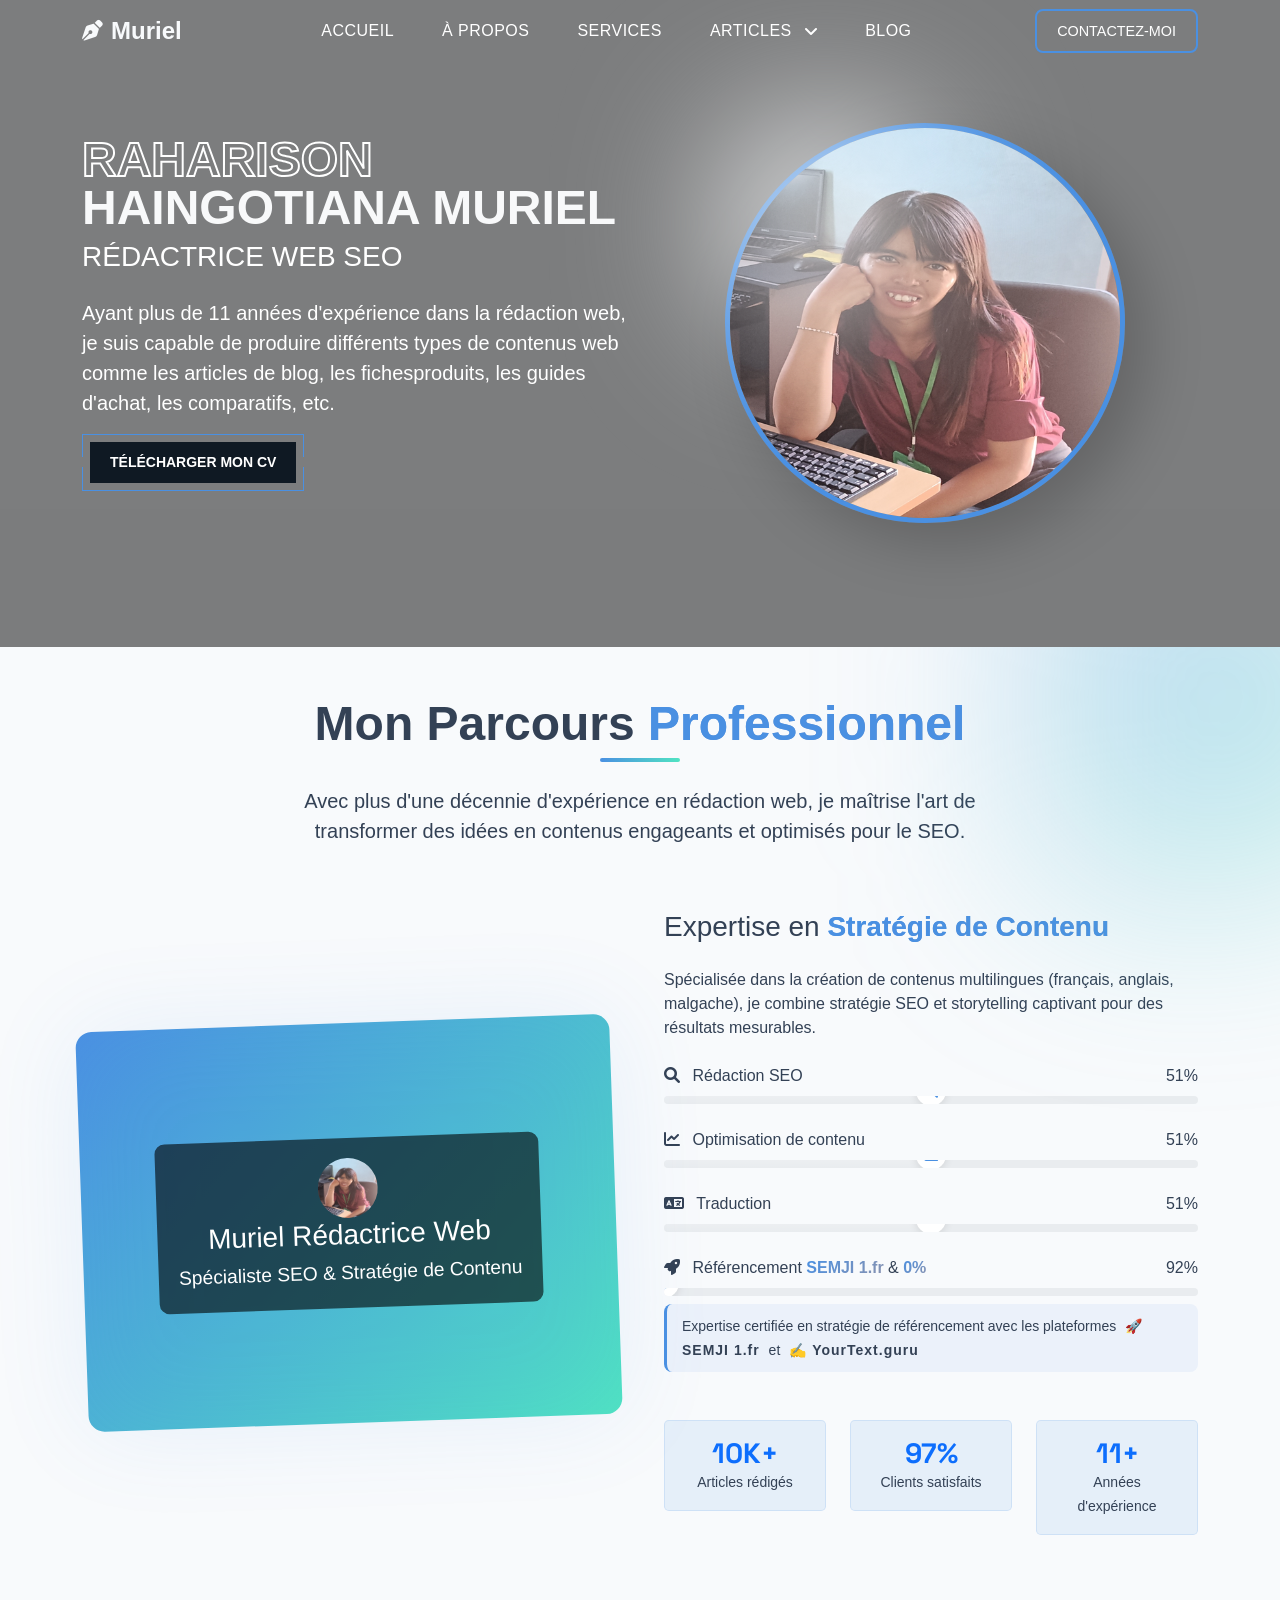
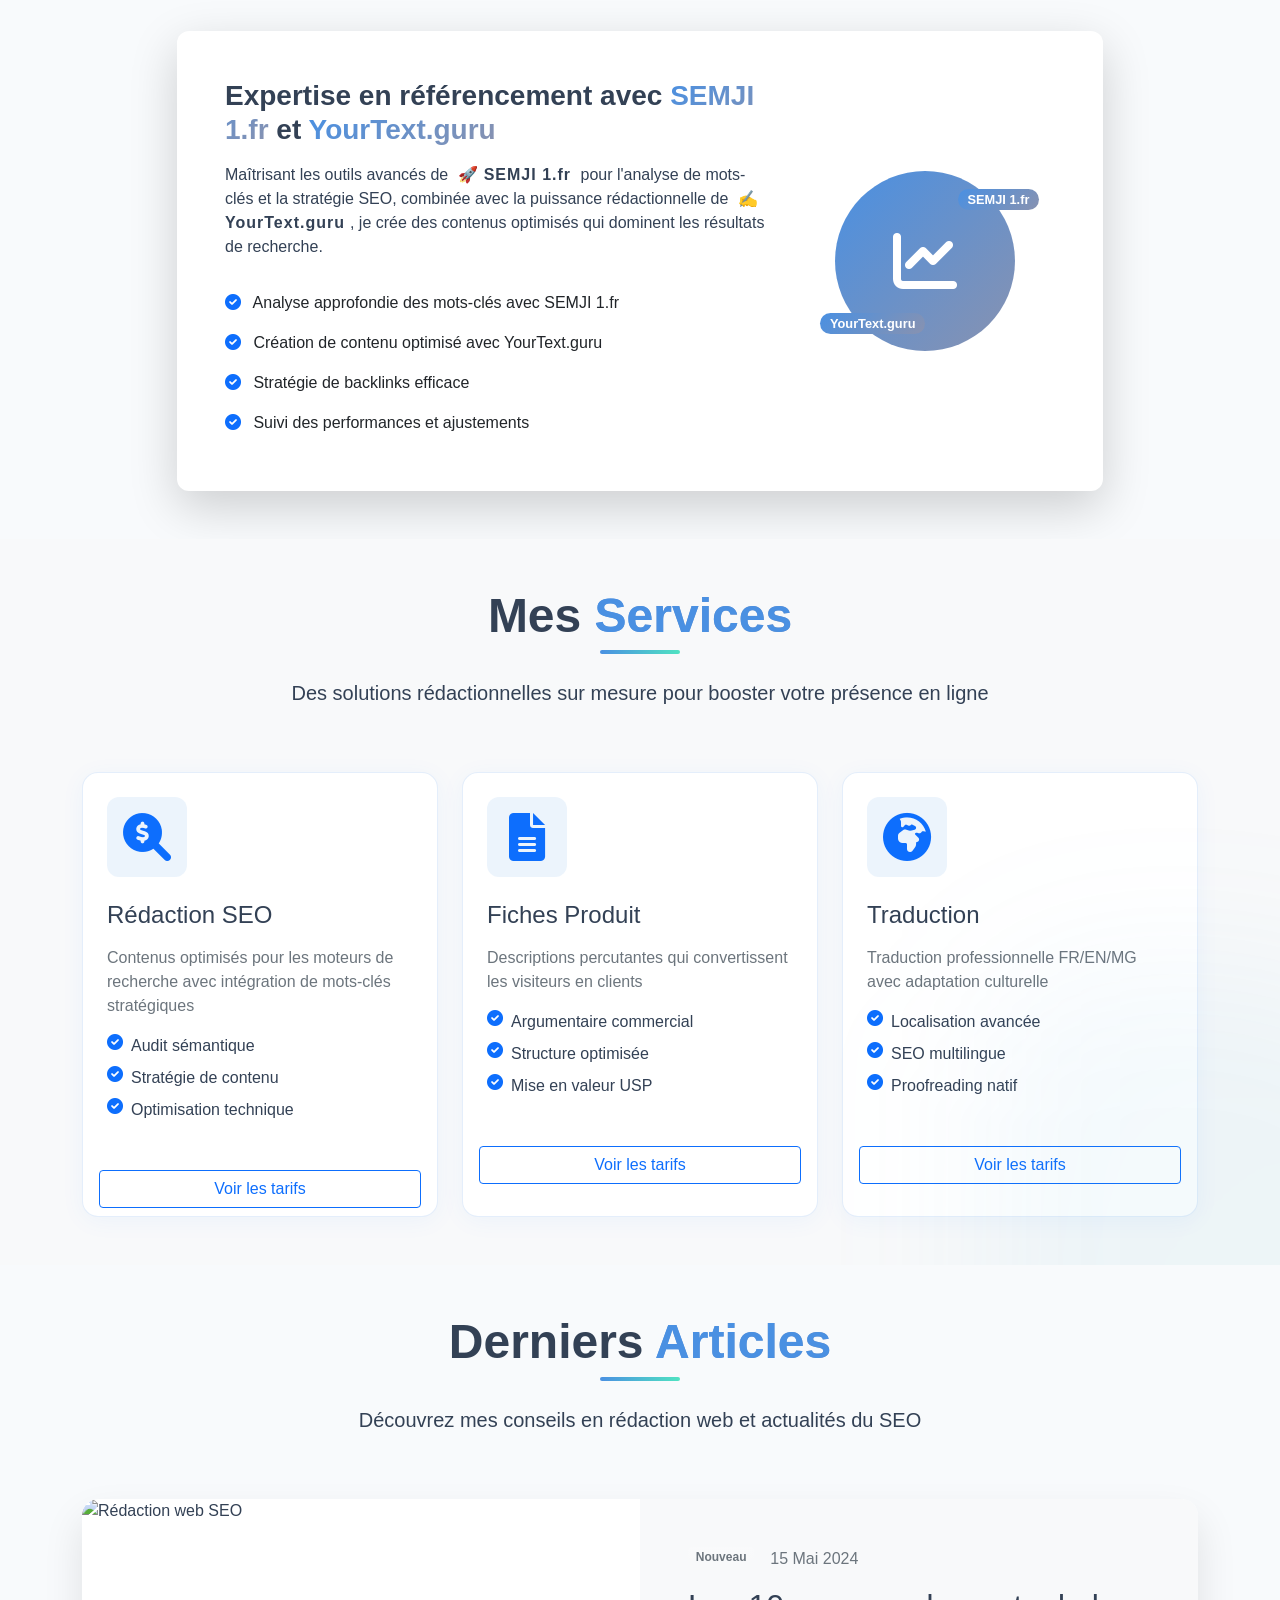
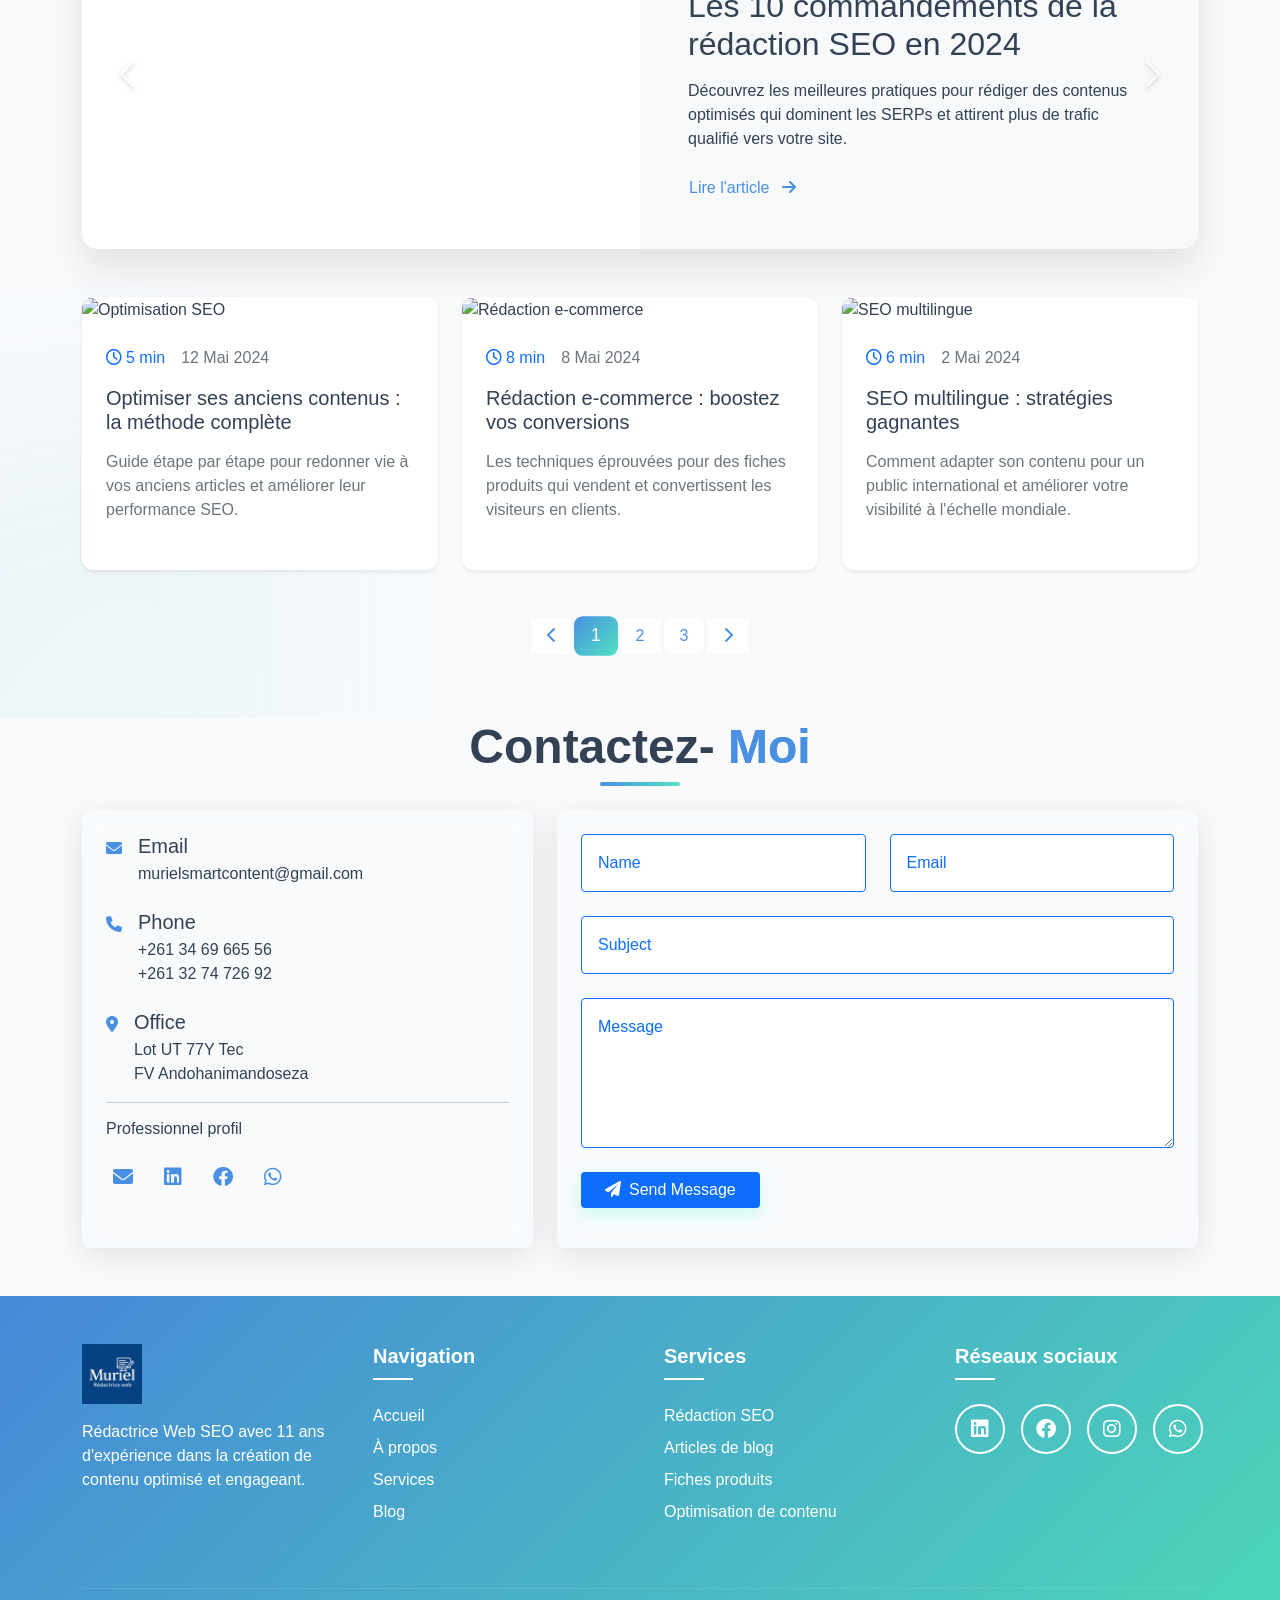
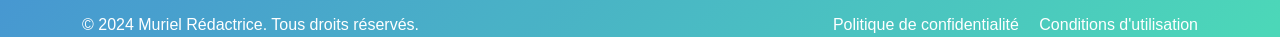
==== index.html @ bbda7441 "Firstcommit" ====
<!DOCTYPE html>
<html lang="en">

<head>
    <meta charset="UTF-8">
    <meta name="viewport" content="width=device-width, initial-scale=1.0">


    <title>Rédactrice Muriel</title>
    <link rel="preconnect" href="https://fonts.googleapis.com">
    <link rel="preconnect" href="https://fonts.gstatic.com" crossorigin>
    <!-- icon -->
    <!-- Favicons -->
    <link href="img/logo/logo-icon.png" rel="icon">
    <link href="assets/img/apple-touch-icon.png" rel="apple-touch-icon">
    <link
        href="https://fonts.googleapis.com/css2?family=Roboto:ital,wght@0,100;0,300;0,400;0,500;0,700;0,900;1,100;1,300;1,400;1,500;1,700;1,900&display=swap"
        rel="stylesheet">
    <link rel="stylesheet" href="https://cdnjs.cloudflare.com/ajax/libs/font-awesome/6.7.2/css/all.min.css">
    <link rel="stylesheet" href="css/font-awesome.min.css">
    <link rel="stylesheet" href="https://cdn.jsdelivr.net/npm/bootstrap-icons/font/bootstrap-icons.css">

    <link rel="stylesheet" type="text/css" href="css/animate.min.css">
    <link href="https://unpkg.com/aos@2.3.1/dist/aos.css" rel="stylesheet">
    <link rel="stylesheet" href="css/bootstrap.min.css">
    <link rel="stylesheet" href="css/style.css">
</head>

<body>
    <!-- header -->
    <div class="header-section">
        <video autoplay muted loop playsinline class="bg-video">
            <source
                src="video/848+ Vidéos De Redacteur web Libre de Droit, Clips Vidéo de Redacteur web en 4K et HD1.mp4"
                type="video/mp4">
        </video>
        <nav class="custum-navbar navbar navbar-expand-lg navbar-light fixed-top">
            <div class="container">
                <!-- Logo -->
                <a class="navbar-brand" href="#">
                    <i class="fas fa-pen-nib me-2"></i><span class="logo-text">Muriel</span>
                </a>

                <!-- Groupe mobile -->
                <div class="d-flex align-items-center order-lg-2">
                    <!-- Bouton Contact mobile -->
                    <button class="btn btn-contact d-lg-none mobile-contact">
                        <span class="text-uppercase">Contactez-moi</span>
                    </button>

                    <!-- Toggler personnalisé -->
                    <button class="custom-toggler navbar-toggler shadow-none" type="button" data-bs-toggle="collapse"
                        data-bs-target="#navbarNavDropdown" aria-controls="navbarNavDropdown" aria-expanded="false"
                        aria-label="Toggle navigation">
                        <span class="toggler-icon"></span>
                    </button>
                </div>

                <!-- Menu principal -->
                <div class="collapse navbar-collapse order-lg-1" id="navbarNavDropdown">
                    <ul class="navbar-nav mx-auto">
                        <li class="nav-item">
                            <a class="nav-link " href="#">Accueil</a>
                        </li>
                        <li class="nav-item">
                            <a class="nav-link" href="#about">à propos</a>
                        </li>
                        <li class="nav-item">
                            <a class="nav-link" href="#services">Services</a>
                        </li>
                        <li class="nav-item dropdown">
                            <a class="nav-link dropdown-toggle" href="#" role="button" data-bs-toggle="dropdown"
                                aria-expanded="false">
                                Articles
                            </a>
                            <div class="dropdown-menu mega-menu-modern">
                                <div class="mega-content">
                                    <div class="mega-column">
                                        <h6>Voyages</h6>
                                        <a href="#">Pologne</a>
                                        <a href="#">France</a>
                                        <a href="#">Canada</a>
                                    </div>
                                    <div class="mega-column">
                                        <h6>Produits</h6>
                                        <a href="#">Électronique</a>
                                        <a href="#">Mode</a>
                                        <a href="#">Cuisine</a>
                                    </div>
                                    <div class="mega-column">
                                        <h6>Décoration</h6>
                                        <a href="#">Intérieur/Extérieur</a>
                                        <a href="#">Architecture</a>
                                        <a href="#" class="autres-link">Autres</a>
                                    </div>

                                </div>
                            </div>
                        </li>

                        <li class="nav-item">
                            <a class="nav-link" href="#blog">Blog</a>
                        </li>
                    </ul>
                    <!-- Bouton Contact desktop -->
                    <a href="#contact" class="btn btn-contact d-none d-lg-inline-block">
                        <span>Contactez-moi</span>
                    </a>
                </div>
            </div>
        </nav>
        <!-- end header -->
        <section class="hero-content p-3" id="">
            <div class="container">
                <div class="row d-flex align-items-center flex-column flex-lg-row">
                    <div class="col-lg-6 order-lg-1 mb-5 mb-lg-0">
                        <div class="hero-content">
                            <h1 class="hero-title display-5 fw-bold text-uppercase mb-4">
                                <span class="text-stroke">Raharison</span>
                                <span class="text-light text-uppercase">Haingotiana Muriel</span>
                                <span class="h3 fw-normal mt-2 d-block">Rédactrice Web SEO</span>
                            </h1>
                            <p class="lead mb-3">Ayant plus de 11 années d'expérience
                                dans la rédaction web, je suis capable de
                                produire différents types de contenus web
                                comme les articles de blog, les fichesproduits, les guides d'achat, les
                                comparatifs, etc.
                            </p>
                            <a href="download/Curriculum vitae Muriel.pdf" download="Curriculum_vitae_Muriel.pdf"
                                class="button" style="display: inline-block; text-decoration: none;">
                                <span class="button_lg">
                                    <span class="button_sl"></span>
                                    <span class="button_text"> Télécharger mon CV</span>
                                </span>
                            </a>
                        </div>
                    </div>
                    <div class="col-lg-6 order-lg-2">
                        <div class="img-profile">
                            <img src="img/profil/muriel.png" alt="Muriel" class="img-fluid rounded-circle img-thumbenel"
                                data-aos="zoom-out" data-aos-delay="100">
                            <div class="position-absolute top-0 start-0 bg-light opacity-10"
                                style="width: 200px; height: 200px; border-radius: 50%; filter: blur(80px);"></div>
                        </div>
                    </div>
                </div>
            </div>
        </section>
    </div>
    <!--  -->
    <!-- À propos -->
    <section class="about-section py-5" id="about">
        <div class="container">
            <div class="row justify-content-center">
                <div class="col-lg-8 text-center mb-5">
                    <h2 class="Title-underline display-5 fw-bold mb-4">Mon Parcours <span
                            class="highlight">Professionnel</span></h2>
                    <p class="lead">Avec plus d'une décennie d'expérience en rédaction web, je maîtrise l'art de
                        transformer des idées en contenus engageants et optimisés pour le SEO.</p>
                </div>
            </div>

            <div class="row g-5 align-items-center">
                <!-- Image -->
                <div class="col-md-6">
                    <div class="about-image position-relative">
                        <div
                            style="background: linear-gradient(135deg, #4a90e2 0%, #50e3c2 100%); width: 100%; height: 400px; border-radius: 16px; display: flex; align-items: center; justify-content: center; color: white; font-size: 1.2rem; overflow: hidden; position: relative;">
                            <div
                                style="position: absolute; top: 0; left: 0; width: 100%; height: 100%; background: url('https://images.unsplash.com/photo-1533750349088-cd871a92f312?ixlib=rb-4.0.3&ixid=M3wxMjA3fDB8MHxwaG90by1wYWdlfHx8fGVufDB8fHx8fA%3D%3D&auto=format&fit=crop&w=800&q=80') center/cover; opacity: 0.9;">
                            </div>
                            <div
                                style="position: relative; z-index: 2; text-align: center; padding: 20px; background: rgba(0,0,0,0.6); border-radius: 10px;">
                                <!-- <i class="fas fa-user-circle fa-5x mb-3"></i> -->
                                <img src="img/profil/muriel.png" alt="" class="img-fluid rounded-circle" width="60px"
                                    height="60px">
                                <h3>Muriel Rédactrice Web</h3>
                                <p class="mb-0">Spécialiste SEO & Stratégie de Contenu</p>
                            </div>
                        </div>
                        <div class="position-absolute top-0 start-0"
                            style="width: 100%; height: 100%; border-radius: 16px; filter: blur(50px); opacity: 0.1; background: var(--primary);">
                        </div>
                    </div>
                </div>

                <!-- Contenu -->
                <div class="col-md-6">
                    <div class="about-content">
                        <h3 class="mb-4">Expertise en <span class="highlight">Stratégie de Contenu</span></h3>
                        <p class="mb-4">Spécialisée dans la création de contenus multilingues (français, anglais,
                            malgache), je combine stratégie SEO et storytelling captivant pour des résultats mesurables.
                        </p>

                        <!-- Compétences avec icônes -->
                        <div class="skills mb-5">
                            <div class="skill-item mb-4">
                                <div class="d-flex justify-content-between mb-2">
                                    <span><i class="fas fa-search me-2"></i> Rédaction SEO</span>
                                    <span>95%</span>
                                </div>
                                <div class="progress" style="height: 8px;">
                                    <div class="progress-bar bg-gradient" role="progressbar" style="width: 95%">
                                        <div class="skill-icon" style="color: #4a90e2;">
                                            <i class="fas fa-search"></i>
                                        </div>
                                    </div>
                                </div>
                            </div>

                            <div class="skill-item mb-4">
                                <div class="d-flex justify-content-between mb-2">
                                    <span><i class="fas fa-chart-line me-2"></i> Optimisation de contenu</span>
                                    <span>90%</span>
                                </div>
                                <div class="progress" style="height: 8px;">
                                    <div class="progress-bar bg-gradient" role="progressbar" style="width: 90%">
                                        <div class="skill-icon" style="color: #4a90e2;">
                                            <i class="fas fa-chart-line"></i>
                                        </div>
                                    </div>
                                </div>
                            </div>

                            <div class="skill-item mb-4">
                                <div class="d-flex justify-content-between mb-2">
                                    <span><i class="fas fa-language me-2"></i> Traduction</span>
                                    <span>85%</span>
                                </div>
                                <div class="progress" style="height: 8px;">
                                    <div class="progress-bar bg-gradient" role="progressbar" style="width: 85%">
                                        <div class="skill-icon" style="color: #4a90e2;">
                                            <i class="fas fa-language"></i>
                                        </div>
                                    </div>
                                </div>
                            </div>

                            <!-- Nouvelle compétence pour SEMJI 1.fr et YourText.guru -->
                            <div class="skill-item mb-4">
                                <div class="d-flex justify-content-between mb-2">
                                    <span><i class="fas fa-rocket me-2"></i> Référencement <span
                                            class="semji-highlight">SEMJI 1.fr</span> & <span
                                            class="semji-highlight">YourText.guru</span></span>
                                    <span>92%</span>
                                </div>
                                <div class="progress" style="height: 8px;">
                                    <div class="progress-bar bg-semji-gradient" role="progressbar" style="width: 92%">
                                        <div class="skill-icon" style="color: #4a90e2;">
                                            <i class="fas fa-rocket"></i>
                                        </div>
                                    </div>
                                </div>
                                <div class="semji-container mt-2">
                                    <small>Expertise certifiée en stratégie de référencement avec les plateformes <span
                                            class="semji-logo">SEMJI 1.fr</span> et <span
                                            class="yourtext-logo">YourText.guru</span></small>
                                </div>
                            </div>
                        </div>

                        <!-- Points forts -->
                        <div class="key-facts row g-4">
                            <div class="col-6 col-md-4 text-center">
                                <div class="fact-box p-3 rounded-3">
                                    <h3 class="text-primary mb-0">10K+</h3>
                                    <small>Articles rédigés</small>
                                </div>
                            </div>
                            <div class="col-6 col-md-4 text-center">
                                <div class="fact-box p-3 rounded-3">
                                    <h3 class="text-primary mb-0">97%</h3>
                                    <small>Clients satisfaits</small>
                                </div>
                            </div>
                            <div class="col-6 col-md-4 text-center">
                                <div class="fact-box p-3 rounded-3">
                                    <h3 class="text-primary mb-0">11+</h3>
                                    <small>Années d'expérience</small>
                                </div>
                            </div>
                        </div>
                    </div>
                </div>
            </div>

            <!-- Section dédiée à SEMJI et YourText.guru -->
            <div class="row mt-5 pt-5 justify-content-center">
                <div class="col-lg-10">
                    <div class="card border-0 shadow-lg">
                        <div class="card-body p-5">
                            <div class="row align-items-center">
                                <div class="col-md-8">
                                    <h3 class="fw-bold mb-3">Expertise en référencement avec <span
                                            class="semji-highlight">SEMJI 1.fr</span> et <span
                                            class="semji-highlight">YourText.guru</span></h3>
                                    <p class="mb-4">Maîtrisant les outils avancés de <span class="semji-logo">SEMJI
                                            1.fr</span> pour l'analyse de mots-clés et la stratégie SEO, combinée avec
                                        la puissance rédactionnelle de <span class="yourtext-logo">YourText.guru</span>,
                                        je crée des contenus optimisés qui dominent les résultats de recherche.</p>
                                    <ul class="list-group list-group-flush">
                                        <li class="list-group-item bg-transparent border-0 ps-0"><i
                                                class="fas fa-check-circle me-2 text-primary"></i> Analyse approfondie
                                            des mots-clés avec SEMJI 1.fr</li>
                                        <li class="list-group-item bg-transparent border-0 ps-0"><i
                                                class="fas fa-check-circle me-2 text-primary"></i> Création de contenu
                                            optimisé avec YourText.guru</li>
                                        <li class="list-group-item bg-transparent border-0 ps-0"><i
                                                class="fas fa-check-circle me-2 text-primary"></i> Stratégie de
                                            backlinks efficace</li>
                                        <li class="list-group-item bg-transparent border-0 ps-0"><i
                                                class="fas fa-check-circle me-2 text-primary"></i> Suivi des
                                            performances et ajustements</li>
                                    </ul>
                                </div>
                                <div class="col-md-4 text-center">
                                    <div class="position-relative">
                                        <div class="bg-semji-gradient rounded-circle d-flex align-items-center justify-content-center"
                                            style="width: 180px; height: 180px; margin: 0 auto;">
                                            <i class="fas fa-chart-line fa-4x text-white"></i>
                                        </div>
                                        <div class="position-absolute top-0 end-0 mt-3 me-3">
                                            <span class="semji-badge">SEMJI 1.fr</span>
                                        </div>
                                        <div class="position-absolute bottom-0 start-0 mb-3 ms-3">
                                            <span class="semji-badge">YourText.guru</span>
                                        </div>
                                    </div>
                                </div>
                            </div>
                        </div>
                    </div>
                </div>
            </div>
        </div>
    </section>
    <!-- Services -->
    <section class="services-section py-5 bg-light" id="services">
        <div class="container">
            <div class="row justify-content-center mb-5">
                <div class="col-lg-8 text-center">
                    <h2 class="Title-underline display-5 fw-bold mb-4">Mes <span class="highlight">Services</span>
                    </h2>
                    <p class="lead">Des solutions rédactionnelles sur mesure pour booster votre présence en ligne</p>
                </div>
            </div>

            <div class="row g-4">
                <!-- Carte Service 1 -->
                <div class="col-md-6 col-lg-4" data-aos="fade-up">
                    <div class="service-card">
                        <div class="card-body p-4">
                            <div class="icon-box mb-4">
                                <i class="fas fa-search-dollar fa-3x text-primary"></i>
                            </div>
                            <h3 class="h4 mb-3">Rédaction SEO</h3>
                            <p class="text-secondary">Contenus optimisés pour les moteurs de recherche avec intégration
                                de mots-clés stratégiques</p>
                            <ul class="list-unstyled">
                                <li class="d-flex mb-2">
                                    <i class="fas fa-check-circle text-primary me-2"></i>
                                    Audit sémantique
                                </li>
                                <li class="d-flex mb-2">
                                    <i class="fas fa-check-circle text-primary me-2"></i>
                                    Stratégie de contenu
                                </li>
                                <li class="d-flex">
                                    <i class="fas fa-check-circle text-primary me-2"></i>
                                    Optimisation technique
                                </li>
                            </ul>
                        </div>
                        <div class="card-footer bg-transparent border-top-0">
                            <button class="btn btn-outline-primary w-100 hover-scale">
                                Voir les tarifs
                            </button>
                        </div>
                    </div>
                </div>

                <!-- Carte Service 2 -->
                <div class="col-md-6 col-lg-4" data-aos="fade-up" data-aos-delay="100">
                    <div class="service-card">
                        <div class="card-body p-4">
                            <div class="icon-box mb-4">
                                <i class="fas fa-file-alt fa-3x text-primary"></i>
                            </div>
                            <h3 class="h4 mb-3">Fiches Produit</h3>
                            <p class="text-secondary">Descriptions percutantes qui convertissent les visiteurs en
                                clients</p>
                            <ul class="list-unstyled">
                                <li class="d-flex mb-2">
                                    <i class="fas fa-check-circle text-primary me-2"></i>
                                    Argumentaire commercial
                                </li>
                                <li class="d-flex mb-2">
                                    <i class="fas fa-check-circle text-primary me-2"></i>
                                    Structure optimisée
                                </li>
                                <li class="d-flex">
                                    <i class="fas fa-check-circle text-primary me-2"></i>
                                    Mise en valeur USP
                                </li>
                            </ul>
                        </div>
                        <div class="card-footer bg-transparent border-top-0">
                            <button class="btn btn-outline-primary w-100 hover-scale">
                                Voir les tarifs
                            </button>
                        </div>
                    </div>
                </div>

                <!-- Carte Service 3 -->
                <div class="col-md-6 col-lg-4" data-aos="fade-up" data-aos-delay="200">
                    <div class="service-card">
                        <div class="card-body p-4">
                            <div class="icon-box mb-4">
                                <i class="fas fa-globe-africa fa-3x text-primary"></i>
                            </div>
                            <h3 class="h4 mb-3">Traduction</h3>
                            <p class="text-secondary">Traduction professionnelle FR/EN/MG avec adaptation culturelle</p>
                            <ul class="list-unstyled">
                                <li class="d-flex mb-2">
                                    <i class="fas fa-check-circle text-primary me-2"></i>
                                    Localisation avancée
                                </li>
                                <li class="d-flex mb-2">
                                    <i class="fas fa-check-circle text-primary me-2"></i>
                                    SEO multilingue
                                </li>
                                <li class="d-flex">
                                    <i class="fas fa-check-circle text-primary me-2"></i>
                                    Proofreading natif
                                </li>
                            </ul>
                        </div>
                        <div class="card-footer bg-transparent border-top-0">
                            <button class="btn btn-outline-primary w-100 hover-scale">
                                Voir les tarifs
                            </button>
                        </div>
                    </div>
                </div>
            </div>
        </div>
    </section>
    <!-- Blog -->
    <section class="blog-section py-5" id="blog">
        <div class="container position-relative" style="z-index: 1;">
            <div class="row justify-content-center mb-5">
                <div class="col-lg-8 text-center">
                    <h2 class="Title-underline display-5 fw-bold mb-4">Derniers <span class="highlight">Articles</span>
                    </h2>
                    <p class="lead">Découvrez mes conseils en rédaction web et actualités du SEO</p>
                </div>
            </div>

            <!-- Carousel des articles en vedette -->
            <div class="carousel-container mb-5">
                <div id="featuredCarousel" class="carousel slide" data-bs-ride="carousel">
                    <div class="carousel-inner">
                        <!-- Article 1 -->
                        <div class="carousel-item active">
                            <div class="featured-post">
                                <div class="card border-0 shadow-lg overflow-hidden hover-scale">
                                    <div class="row g-0">
                                        <div class="col-md-6">
                                            <img src="https://images.unsplash.com/photo-1501504905252-473c47e087f8?ixlib=rb-4.0.3&auto=format&fit=crop&w=1200&h=600&q=80"
                                                class="featured-img" alt="Rédaction web SEO">
                                        </div>
                                        <div class="col-md-6 bg-light">
                                            <div class="p-4 p-xl-5">
                                                <div class="post-meta d-flex gap-3 mb-3">
                                                    <span
                                                        class="badge bg-gradient text-secondary featured-badge">Nouveau</span>
                                                    <span class="text-muted">15 Mai 2024</span>
                                                </div>
                                                <h3 class="h2 mb-3">Les 10 commandements de la rédaction SEO en 2024
                                                </h3>
                                                <p class="mb-4">Découvrez les meilleures pratiques pour rédiger des
                                                    contenus optimisés qui dominent les SERPs et attirent plus de trafic
                                                    qualifié vers votre site.</p>
                                                <a href="#"
                                                    class="btn btn-link p-0 text-decoration-none hover-underline">
                                                    Lire l'article <i class="fas fa-arrow-right ms-2"></i>
                                                </a>
                                            </div>
                                        </div>
                                    </div>
                                </div>
                            </div>
                        </div>

                        <!-- Article 2 -->
                        <div class="carousel-item">
                            <div class="featured-post">
                                <div class="card border-0 shadow-lg overflow-hidden hover-scale">
                                    <div class="row g-0">
                                        <div class="col-md-6">
                                            <img src="https://images.unsplash.com/photo-1460925895917-afdab827c52f?ixlib=rb-4.0.3&auto=format&fit=crop&w=1200&h=600&q=80"
                                                class="featured-img" alt="Rédaction technique">
                                        </div>
                                        <div class="col-md-6 bg-light">
                                            <div class="p-4 p-xl-5">
                                                <div class="post-meta d-flex gap-3 mb-3">
                                                    <span class="badge bg-gradient text-white">Populaire</span>
                                                    <span class="text-muted">10 Mai 2024</span>
                                                </div>
                                                <h3 class="h2 mb-3">Rédaction technique : guide pour débutants</h3>
                                                <p class="mb-4">Apprenez à transformer des sujets complexes en contenu
                                                    accessible et engageant pour votre audience.</p>
                                                <a href="#"
                                                    class="btn btn-link p-0 text-decoration-none hover-underline">
                                                    Lire l'article <i class="fas fa-arrow-right ms-2"></i>
                                                </a>
                                            </div>
                                        </div>
                                    </div>
                                </div>
                            </div>
                        </div>

                        <!-- Article 3 -->
                        <div class="carousel-item">
                            <div class="featured-post">
                                <div class="card border-0 shadow-lg overflow-hidden hover-scale">
                                    <div class="row g-0">
                                        <div class="col-md-6">
                                            <img src="https://images.unsplash.com/photo-1547658719-da2b51169166?ixlib=rb-4.0.3&auto=format&fit=crop&w=1200&h=600&q=80"
                                                class="featured-img" alt="SEO local">
                                        </div>
                                        <div class="col-md-6 bg-light">
                                            <div class="p-4 p-xl-5">
                                                <div class="post-meta d-flex gap-3 mb-3">
                                                    <span class="badge bg-gradient text-white">Essentiel</span>
                                                    <span class="text-muted">5 Mai 2024</span>
                                                </div>
                                                <h3 class="h2 mb-3">Maîtriser le SEO local en 2024</h3>
                                                <p class="mb-4">Stratégies avancées pour dominer les résultats de
                                                    recherche dans votre zone géographique.</p>
                                                <a href="#"
                                                    class="btn btn-link p-0 text-decoration-none hover-underline">
                                                    Lire l'article <i class="fas fa-arrow-right ms-2"></i>
                                                </a>
                                            </div>
                                        </div>
                                    </div>
                                </div>
                            </div>
                        </div>
                    </div>
                    <button class="carousel-control-prev" type="button" data-bs-target="#featuredCarousel"
                        data-bs-slide="prev">
                        <span class="carousel-control-prev-icon" aria-hidden="true"></span>
                        <span class="visually-hidden">Précédent</span>
                    </button>
                    <button class="carousel-control-next" type="button" data-bs-target="#featuredCarousel"
                        data-bs-slide="next">
                        <span class="carousel-control-next-icon" aria-hidden="true"></span>
                        <span class="visually-hidden">Suivant</span>
                    </button>
                </div>
            </div>

            <!-- Liste des articles -->
            <div class="row g-4" id="articlesContainer">
                <!-- Les articles seront chargés dynamiquement ici -->
            </div>

            <!-- Pagination -->
            <div class="row mt-5">
                <div class="col-12 text-center">
                    <nav aria-label="Navigation des articles">
                        <ul class="pagination justify-content-center">
                            <li class="page-item">
                                <a class="page-link prev-page" href="#" aria-label="Précédent">
                                    <i class="fas fa-chevron-left"></i>
                                </a>
                            </li>
                            <li class="page-item"><a class="page-link active" href="#" data-page="1">1</a></li>
                            <li class="page-item"><a class="page-link" href="#" data-page="2">2</a></li>
                            <li class="page-item"><a class="page-link" href="#" data-page="3">3</a></li>
                            <li class="page-item">
                                <a class="page-link next-page" href="#" aria-label="Suivant">
                                    <i class="fas fa-chevron-right"></i>
                                </a>
                            </li>
                        </ul>
                    </nav>
                </div>
            </div>
        </div>
    </section>
    <!-- contact -->
    <section class="contact" id="contact">
        <div class="container">
            <div class="row justify-content-center">
                <div class="col-lg-6">
                    <div class="section-title text-center">
                        <h2 class="Title-underline display-5 fw-bold mb-4">Contactez- <span class="highlight">Moi</span>
                        </h2>
                    </div>
                </div>
            </div>

            <div class="row">
                <div class="col-md-5">
                    <div class="contact-card p-4">
                        <div class="contact-item d-flex align-items-center mb-4">
                            <div class="icon-container d-flex align-items-center mb-4">
                                <i class="fas fa-envelope"></i>
                            </div>
                            <div class="text ms-3">
                                <h3 class="fs-5 fw-semibold mb-1">Email</h3>
                                <p class="mb-0">murielsmartcontent@gmail.com</p>
                            </div>
                        </div>

                        <div class="contact-item d-flex align-items-center mb-4">
                            <div class="icon-container d-flex align-items-center mb-5">
                                <i class="fas fa-phone"></i>
                            </div>
                            <div class="text ms-3">
                                <h3 class="fs-5 fw-semibold mb-1">Phone</h3>
                                <p class="mb-0">+261 34 69 665 56</p>
                                <p class="mb-0">+261 32 74 726 92</p>
                            </div>
                        </div>

                        <div class="contact-item d-flex align-items-center">
                            <div class="icon-container d-flex align-items-center mb-5">
                                <i class="fas fa-map-marker-alt"></i>
                            </div>
                            <div class="text ms-3">
                                <h3 class="fs-5 fw-semibold mb-1">Office</h3>
                                <p class="mb-0">Lot UT 77Y Tec<br>FV Andohanimandoseza</p>
                            </div>
                        </div>
                        <hr />
                        <h3 class="fs-6 fw-semibold">Professionnel profil</h3>
                        <div class="social-links mt-4">
                            <div class="d-flex gap-3 flex-wrap">
                                <a href="mailto:murielsmartcontent@gmail.com" target="_blank"
                                    class="btn btn-icon btn-lg rounded-circle" title="Envoyer un email">
                                    <i class="fas fa-envelope"></i>
                                </a>
                                <a href="#" target="_blank" class="btn btn-icon btn-lg rounded-circle"
                                    title="Profil LinkedIn">
                                    <i class="fab fa-linkedin"></i>
                                </a>
                                <a href="#" target="_blank" class="btn btn-icon btn-lg rounded-circle"
                                    title="Page Facebook">
                                    <i class="fab fa-facebook"></i>
                                </a>
                                <a href="#" target="_blank" class="btn btn-icon btn-lg rounded-circle"
                                    title="Contact WhatsApp">
                                    <i class="fab fa-whatsapp"></i>
                                </a>
                            </div>
                        </div>
                    </div>
                </div>
                <div class="col-md-7">
                    <div class="contact-form p-4 rounded-4">
                        <form id="contactForm">
                            <div class="row g-4">
                                <!-- Nom -->
                                <div class="col-lg-6">
                                    <div class="form-floating">
                                        <input type="text" class="form-control" id="name" name="name" placeholder="Name"
                                            required>
                                        <label for="name">Name</label>
                                    </div>
                                </div>

                                <!-- Email -->
                                <div class="col-lg-6">
                                    <div class="form-floating">
                                        <input type="email" class="form-control" id="email" name="email"
                                            placeholder="Email" required>
                                        <label for="email">Email</label>
                                    </div>
                                </div>

                                <!-- Sujet (corrigé) -->
                                <div class="col-12">
                                    <div class="form-floating">
                                        <input type="text" class="form-control" id="subject" name="subject"
                                            placeholder="Object" required>
                                        <label for="subject">Subject</label> <!-- Correction du "for" -->
                                    </div>
                                </div>

                                <!-- Message -->
                                <div class="col-12">
                                    <div class="form-floating">
                                        <textarea class="form-control" id="message" name="message" placeholder="Message"
                                            style="height: 150px" required></textarea>
                                        <label for="message">Message</label>
                                    </div>
                                </div>

                                <!-- Bouton d'envoi -->
                                <div class="col-12">
                                    <button type="button" onclick="sendMail()" id="submitBtn"
                                        class="btn btn-primary px-4">
                                        <span class="button-content">
                                            <i class="fas fa-paper-plane me-2"></i>Send Message
                                        </span>
                                        <span class="spinner-border spinner-border-sm d-none" role="status"
                                            id="spinner"></span>
                                    </button> 
                                </div>

                                <!-- Message de statut -->
                                <div class="col-12 text-center mt-3">
                                    <p id="statusMessage" class="d-none"></p>
                                </div>
                            </div>
                        </form>
                    </div>
                </div>
            </div>
        </div>
    </section>
    <!-- Footer -->
    <footer class="footer-section bg-gradient mt-5 pt-5">
        <div class="container">
            <div class="row g-5 ">
                <!-- Colonne À propos -->
                <div class="col-md-6 col-lg-3">
                    <div class="footer-about">
                        <a href="#" class="navbar-brand">
                            <img src="img/logo/logo-icon.png" alt="Logo" width="60">
                        </a>
                        <p class="text-white mt-3">Rédactrice Web SEO avec 11 ans d'expérience dans la création de
                            contenu optimisé et engageant.</p>
                    </div>
                </div>

                <!-- Liens rapides -->
                <div class="col-md-6 col-lg-3">
                    <h5 class="text-white mb-4">Navigation</h5>
                    <ul class="list-unstyled">
                        <li><a href="#" class="text-white text-decoration-none mb-2 d-block hover-primary">Accueil</a>
                        </li>
                        <li><a href="#" class="text-white text-decoration-none mb-2 d-block hover-primary">À propos</a>
                        </li>
                        <li><a href="#" class="text-white text-decoration-none mb-2 d-block hover-primary">Services</a>
                        </li>
                        <li><a href="#" class="text-white text-decoration-none mb-2 d-block hover-primary">Blog</a></li>
                    </ul>
                </div>

                <!-- Services -->
                <div class="col-md-6 col-lg-3">
                    <h5 class="text-white mb-4">Services</h5>
                    <ul class="list-unstyled">
                        <li><a href="#" class="text-white text-decoration-none mb-2 d-block hover-primary">Rédaction
                                SEO</a></li>
                        <li><a href="#" class="text-white text-decoration-none mb-2 d-block hover-primary">Articles de
                                blog</a></li>
                        <li><a href="#" class="text-white text-decoration-none mb-2 d-block hover-primary">Fiches
                                produits</a></li>
                        <li><a href="#" class="text-white text-decoration-none mb-2 d-block hover-primary">Optimisation
                                de contenu</a></li>
                    </ul>
                </div>

                <!-- Réseaux sociaux -->
                <div class="col-md-6 col-lg-3">
                    <h5 class="text-white mb-4">Réseaux sociaux</h5>
                    <div class="social-links d-flex gap-3">
                        <a href="#" target="_blank" class="btn btn-icon-soscial btn-lg rounded-circle">
                            <i class="fab fa-linkedin"></i>
                        </a>
                        <a href="#" target="_blank" class="btn btn-icon-soscial btn-lg rounded-circle">
                            <i class="fab fa-facebook"></i>
                        </a>
                        <a href="#" target="_blank" class="btn btn-icon-soscial btn-lg rounded-circle">
                            <i class="fab fa-instagram"></i>
                        </a>
                        <a href="#" target="_blank" class="btn btn-icon-soscial btn-lg rounded-circle">
                            <i class="fab fa-whatsapp"></i>
                        </a>
                    </div>
                </div>
            </div>

            <!-- Copyright -->
            <div class="border-top mt-5 pt-4">
                <div class="row">
                    <div class="col-md-6 text-center text-md-start">
                        <p class="text-white mb-0">&copy; 2024 Muriel Rédactrice. Tous droits réservés.</p>
                    </div>
                    <div class="col-md-6 text-center text-md-end">
                        <a href="#" class="text-white text-decoration-none me-3 hover-primary">Politique de
                            confidentialité</a>
                        <a href="#" class="text-white text-decoration-none hover-primary">Conditions d'utilisation</a>
                    </div>
                </div>
            </div>
        </div>
    </footer>
    <button id="toTopBtn" title="Go to top">
        <i class="bi bi-chevron-bar-up  toTopBtnUp"></i>
    </button>
    <!-- Bootstrap 5 JS Bundle avec Popper -->
    <script src="https://cdn.jsdelivr.net/npm/bootstrap@5.3.0/dist/js/bootstrap.bundle.min.js"></script>
    <script type="text/javascript" src="https://cdn.jsdelivr.net/npm/@emailjs/browser@4/dist/email.min.js"></script>
    <script src="https://unpkg.com/aos@2.3.1/dist/aos.js"></script>
    <script src="js/main.js"></script>
    <script>AOS.init();</script>
</body>

</html>
---- css/style.css ----
@import url("https://fonts.googleapis.com/css2?family=Space+Grotesk:wght@300;400;500;600;700&display=swap");
:root {
  /* --primary: #0d6efd; */
  --primary: #4a90e2;
  --secondary: #50e3c2;
  --secondary: #8892b0;
  --text-light: #ffff;
  --light: #f8fafc;
  --custom-gradient: linear-gradient(
    135deg,
    var(--secondary) 0%,
    var(--primary) 100%
  );
  --gradient: linear-gradient(135deg, var(--primary) 0%, var(--secondary) 100%);
  --semji-gradient: linear-gradient(135deg, #8a2be2 0%, #ff69b4 100%);
}
* {
  margin: 0;
  padding: 0;
  box-sizing: border-box;
}

body {
  font-family: "Segoe UI", Tahoma, Geneva, Verdana, sans-serif;
  background-color: #f8fafc;
  color: #334155;
}

.custum-navbar {
  position: fixed;
  width: 100%;
  z-index: 1000;
  transition: all 0.4s cubic-bezier(0.4, 0, 0.2, 1);
  background: transparent;
}

.custum-navbar.scrolled {
  background: linear-gradient(135deg, #4a90e2 0%, #50e3c2 100%) !important;
  backdrop-filter: blur(8px);
  box-shadow: 0 4px 12px rgba(0, 0, 0, 0.1);
}

.custum-navbar.scrolled .nav-link {
  color: white !important;
}
.custum-navbar.scrolled .logo-text {
  background: none;
  -webkit-text-fill-color: white;
  color: white;
}
.custum-navbar.scrolled .btn-contact {
  border: 2px solid var(--light);
}
.custum-navbar .nav-link {
  color: white !important;
  text-transform: uppercase;
  font-weight: 500;
  letter-spacing: 0.03em;
  white-space: nowrap;
  margin: 0 1rem;
  transition: all 0.3s ease;
  position: relative;
  padding: 8px 0;
}
/* Effet au survol */
.custum-navbar .nav-link:not(.active):not(.dropdown-toggle)::after {
  content: "";
  position: absolute;
  bottom: 0;
  left: 0;
  width: 100%;
  height: 2px;
  background-color: rgba(255, 255, 255, 0.5);
  transform: scaleX(0);
  transform-origin: center;
  transition: transform 0.3s ease;
}

.custum-navbar .nav-link:hover:not(.active):not(.dropdown-toggle)::after {
  transform: scaleX(1);
}
.custum-navbar .navbar-brand {
  display: flex;
  align-items: center;
  text-decoration: none;
}

.navbar-brand i {
  font-size: 1.3rem;
  color: var(--light);
}

.logo-text {
  font-family: "Poppins", sans-serif;
  font-weight: 700;
  font-size: 1.5rem;
  background: var(--light);
  -webkit-background-clip: text;
  -webkit-text-fill-color: transparent;
  transition: background 0.3s ease;
}

.nav-menu > li > a:before {
  content: "";
  position: absolute;
  width: 100%;
  height: 2px;
  bottom: 0;
  left: 0;
  background-color: #2dc997;
}
.custom-toggler.navbar-toggler {
  border: none;
  padding: 0.25rem;
  width: 2.5rem;
  height: 2.5rem;
  position: relative;
  transition: all 0.3s ease;
}

.custom-toggler .toggler-icon {
  display: block;
  position: absolute;
  width: 24px;
  height: 2px;
  background: var(--light);
  top: 50%;
  left: 50%;
  transform: translate(-50%, -50%);
  transition: all 0.3s ease;
}

.custom-toggler .toggler-icon::before,
.custom-toggler .toggler-icon::after {
  content: "";
  position: absolute;
  width: 24px;
  height: 2px;
  background: var(--light);
  transition: all 0.3s ease;
}

.custom-toggler .toggler-icon::before {
  transform: translateY(-8px);
}

.custom-toggler .toggler-icon::after {
  transform: translateY(8px);
}

.custom-toggler[aria-expanded="true"] .toggler-icon {
  background: transparent;
}

.custom-toggler[aria-expanded="true"] .toggler-icon::before {
  transform: rotate(45deg) translate(5px, -5px);
}

.custom-toggler[aria-expanded="true"] .toggler-icon::after {
  transform: rotate(-45deg) translate(5px, 5px);
}

.custum-navbar .dropdown-toggle::after {
  border: none;
  content: "\f107"; /* Flèche droite de Font Awesome */
  font-family: "Font Awesome 5 Free";
  font-weight: 900;
  vertical-align: middle;
  margin-left: 8px;
}

.custum-navbar .dropdown .dropdown-toggle[aria-expanded="true"]::after {
  transform: rotate(-180deg);
  transition: transform 0.7s;
}

.mega-menu-modern {
  padding: 1.2rem;
  background: rgba(255, 255, 255, 0.9);
  backdrop-filter: blur(10px);
  border-radius: 0.5rem;
  min-width: 800px;
  display: none;
  margin-top: 0.7rem;
  box-shadow: 0 8px 30px rgba(0, 0, 0, 0.2);
  transition: all 0.4s ease;
  transition: all 0.4s ease;
  border: 1px solid rgba(0, 0, 0, 0.05);
}

.mega-column a {
  display: block;
  color: #333;
  text-decoration: none;
  margin-bottom: 0.7rem;
  transition: all 0.3s;
  padding: 6px 10px;
  border-radius: 6px;
  position: relative;
  overflow: hidden;
  z-index: 1;
}
.mega-column a::before {
  content: "";
  position: absolute;
  top: 0;
  left: 0;
  width: 100%;
  height: 100%;
  background: var(--custom-gradient);
  opacity: 0;
  z-index: -1;
  transition: opacity 0.3s ease;
  border-radius: 4px;
}
/* Animation de la bordure */
.mega-column a::after {
  content: "";
  position: absolute;
  bottom: 0;
  left: 0;
  width: 0;
  height: 2px;
  background: var(--custom-gradient);
  transition: width 0.4s ease;
}

/* Effet au survol */
.mega-column a:hover {
  color: var(--light) !important;
  transform: translateX(5px);
}

.mega-column a:hover::before {
  opacity: 1;
}

.mega-column a:hover::after {
  width: 100%;
}
.mega-column a.autres-link::after {
  content: "\f105";
  color: var(--primary);
  font-family: "Font Awesome 5 Free";
  font-weight: 900;
  vertical-align: middle;
  font-size: 0.9em;
  margin-left: 6px;
  transition: transform 0.3s ease;
  position: relative;
  background: transparent;
  width: auto;
  height: auto;
}

.mega-column a.autres-link:hover::after {
  transform: translateX(5px);
  color: white !important;
}

.nav-item.dropdown:hover .mega-menu-modern {
  display: block;
  position: absolute;
  top: 100%;
  left: 50%;
  transform: translateX(-50%);
  z-index: 1000;
}

.mega-content {
  display: grid;
  grid-template-columns: repeat(3, 1fr);
  gap: 2rem;
}

.mega-column h6 {
  font-weight: 700;
  margin-bottom: 1rem;
  color: #4a90e2;
  padding-bottom: 0.5rem;
  border-bottom: 2px solid #4a90e2;
  display: inline-block;
}

@media (max-width: 991px) {
  .mega-menu-modern {
    position: static !important;
    transform: none !important;
    min-width: 100% !important;
    border-radius: 10px;
    padding: 1rem;
    box-shadow: none;
    backdrop-filter: none;
    background: white;
  }

  .mega-content {
    grid-template-rows: 1fr;
  }

  /* .mega-column {
    margin-bottom: 1rem;
    border-bottom: 1px solid #ddd;
    padding-bottom: 1rem;
  } */
}
.btn-contact {
  border: 2px solid var(--primary);
  color: #fff;
  border-radius: 8px;
  padding: 8px 20px;
  transition: all 0.3s ease;
}

.btn-contact:hover {
  background: #50e3c2 !important;
  color: white !important;
  transition: all 0.5s ease-in-out;
}
.btn-contact span {
  text-transform: uppercase;
  font-size: 0.9rem;
}

/* btn */
/* From Uiverse.io by mrhyddenn */ 
.button {
  -moz-appearance: none;
  -webkit-appearance: none;
  appearance: none;
  border: none;
  background: none;
  color: #0f1923;
  cursor: pointer;
  position: relative;
  padding: 8px;
  margin-bottom: 20px;
  text-transform: uppercase;
  font-weight: bold;
  font-size: 14px;
  transition: all .15s ease;
}

.button::before,
.button::after {
  content: '';
  display: block;
  position: absolute;
  right: 0;
  left: 0;
  height: calc(50% - 5px);
  border: 1px solid var(--primary);
  transition: all .15s ease;
}

.button::before {
  top: 0;
  border-bottom-width: 0;
}

.button::after {
  bottom: 0;
  border-top-width: 0;
}

.button:active,
.button:focus {
  outline: none;
}

.button:active::before,
.button:active::after {
  right: 3px;
  left: 3px;
}

.button:active::before {
  top: 3px;
}

.button:active::after {
  bottom: 3px;
}

.button_lg {
  position: relative;
  display: block;
  padding: 10px 20px;
  color: #fff;
  background-color: #0f1923;
  overflow: hidden;
  box-shadow: inset 0px 0px 0px 1px transparent;
}

.button_lg::before {
  content: '';
  display: block;
  position: absolute;
  top: 0;
  left: 0;
  width: 2px;
  height: 2px;
  background-color: #0f1923;
}

.button_lg::after {
  content: '';
  display: block;
  position: absolute;
  right: 0;
  bottom: 0;
  width: 4px;
  height: 4px;
  background-color: #0f1923;
  transition: all .2s ease;
}

.button_sl {
  display: block;
  position: absolute;
  top: 0;
  bottom: -1px;
  left: -8px;
  width: 0;
  background-color: var(--primary);
  transform: skew(-15deg);
  transition: all .2s ease;
}

.button_text {
  position: relative;
}

.button:hover {
  color: #0f1923;
}

.button:hover .button_sl {
  width: calc(100% + 15px);
}

.button:hover .button_lg::after {
  background-color: #fff;
}

/*  */
.header-section .nvabar {
  position: fixed;
  width: 100%;
  z-index: 1000;
  transition: all 0.4s cubic-bezier(0.4, 0, 0.2, 1);
  background: transparent;
}
.header-section {
  position: relative;
  overflow: hidden;
  width: 100%;
  color: #fff;
  display: flex;
  align-items: center;
  justify-content: center;
}

.header-section .bg-video {
  position: absolute;
  top: 0;
  left: 0;
  width: 100%;
  height: 100%;
  object-fit: cover; /* Pour que la vidéo prenne tout l’espace */
  z-index: -1;
}

.header-section::before {
  content: "";
  position: absolute;
  inset: 0;
  background: rgba(0, 0, 0, 0.5); /* Superposition sombre */
  z-index: 0;
}

.header-content {
  position: relative;
  z-index: 1;
}

/* .header-section:hover::after {
    clip-path: polygon(0 0, 100% 100%, 100% 100%, 0 100%);
} */
.hero-content {
  padding: 120px 0 120px;
  position: relative;
  z-index: 1;
}

.img-profile {
  position: relative;
  margin: 0 auto;
  max-width: 400px;
}

.img-profile img {
  width: 100%;
  border-radius: 20px;
  border: 5px solid var(--primary);
  transform: rotate(-3deg);
  box-shadow: 20px 20px 60px rgba(0, 0, 0, 0.2);
}

.hero-title {
  line-height: 1;
  /* margin-bottom: 2rem !important; */
}

.text-stroke {
  -webkit-text-stroke: 2px white;
  color: transparent;
  display: block;
}
/* =========Title-section======= */
.Title-underline::after {
  content: "";
  display: block;
  width: 100px;
  height: 3px;
  background-color: var(--text-danger);
  margin: 8px auto 0;
}
.Title-underline::after {
  content: "";
  display: block;
  width: 100px;
  height: 3px;
  background-color: #0d6efd;
  margin: 8px auto 0;
}

/* Section À propos */
.about-section {
  background: rgba(248, 250, 252, 0.95);
  position: relative;
  overflow: hidden;
  padding: 5rem 0;
}

.about-section::before {
  content: "";
  position: absolute;
  top: -150px;
  right: -150px;
  width: 400px;
  height: 400px;
  background: linear-gradient(135deg, #4a90e255 0%, #50e3c255 100%);
  border-radius: 30% 70% 70% 30%;
  filter: blur(100px);
  z-index: 0;
}

.about-image {
  position: relative;
  z-index: 1;
  transform: rotate(-2deg);
  transition: transform 0.3s ease;
}

.about-image:hover {
  transform: rotate(0deg);
}

.about-image img {
  transition: transform 0.3s ease, box-shadow 0.3s ease;
}
.about-image img:hover {
  border: 4px solid var(--primary);
  transform: scale(1.08) rotate(2deg);
  box-shadow: 0px 10px 25px rgba(0, 0, 0, 0.2);
}

.skills .progress-bar {
  border-radius: 4px;
  position: relative;
  overflow: visible;
}

.progress-bar {
  transition: width 1.5s ease-in-out !important;
  will-change: width;
}

.fact-box {
  background: rgba(74, 144, 226, 0.1);
  border: 1px solid rgba(74, 144, 226, 0.15);
  transition: all 0.3s ease;
}

.fact-box:hover {
  transform: translateY(-5px);
  background: rgba(74, 144, 226, 0.2);
}

.key-facts h3 {
  font-family: "Space Grotesk", sans-serif;
  font-weight: 700;
}

.bg-gradient {
  background: var(--gradient);
}

.bg-semji-gradient {
  background: var(--gradient);
}

/* Style pour les icônes dans les barres de progression */
.skill-icon {
  position: absolute;
  right: -15px;
  top: -20px;
  background: white;
  border-radius: 100%;
  width: 30px;
  height: 30px;
  display: flex;
  align-items: center;
  justify-content: center;
  box-shadow: 0 2px 8px rgba(0, 0, 0, 0.1);
  font-size: 14px;
  z-index: 2;
  transition: all 0.3s ease;
}

.skill-item:hover .skill-icon {
  transform: scale(1.2);
}

.Title-underline {
  position: relative;
  display: inline-block;
  padding-bottom: 10px;
}

.Title-underline::after {
  content: "";
  position: absolute;
  bottom: 0;
  left: 50%;
  transform: translateX(-50%);
  width: 80px;
  height: 4px;
  background: var(--gradient);
  border-radius: 2px;
}

.highlight {
  background: var(--gradient);
  -webkit-background-clip: text;
  background-clip: text;
  color: transparent;
  font-weight: 700;
}

.semji-highlight {
  background: var(--gradient);
  -webkit-background-clip: text;
  background-clip: text;
  color: transparent;
  font-weight: 700;
}

/* Animation pour les barres de progression */
@keyframes progressAnimation {
  from {
    width: 0;
  }
  to {
    width: var(--progress-width);
  }
}

.progress-bar.animate {
  animation: progressAnimation 1.5s ease-in-out forwards;
}

.semji-logo {
  font-family: "Montserrat", sans-serif;
  font-weight: 700;
  letter-spacing: 1px;
  position: relative;
  padding: 0 5px;
}

.semji-logo::before {
  content: "🚀";
  margin-right: 5px;
}

.yourtext-logo {
  font-family: "Montserrat", sans-serif;
  font-weight: 700;
  letter-spacing: 1px;
  position: relative;
  padding: 0 5px;
}

.yourtext-logo::before {
  content: "✍️";
  margin-right: 5px;
}

.semji-badge {
  background: var(--gradient);
  color: white;
  font-size: 0.8rem;
  padding: 0.2rem 0.6rem;
  border-radius: 20px;
  font-weight: 600;
  margin-left: 10px;
  vertical-align: middle;
}

.semji-container {
  background: rgba(74, 144, 226, 0.08);
  border-radius: 8px;
  padding: 10px 15px;
  margin-top: 10px;
  border-left: 3px solid var(--primary);
}

.bg-gradient {
  background: linear-gradient(135deg, #4a90e2 0%, #50e3c2 100%);
}

/*a  */

/*  */
/* Section Services */
.services-section {
  position: relative;
  overflow: hidden;
}

.service-card {
  background: white;
  border-radius: 16px;
  border: 1px solid rgba(74, 144, 226, 0.15);
  transition: all 0.3s cubic-bezier(0.4, 0, 0.2, 1);
  height: 100%;
  box-shadow: 0 4px 24px rgba(13, 110, 253, 0.05);
}

.service-card:hover {
  transform: translateY(-8px);
  box-shadow: 0 12px 32px rgba(13, 110, 253, 0.15);
  border-color: rgba(74, 144, 226, 0.3);
}

.icon-box {
  width: 80px;
  height: 80px;
  display: flex;
  align-items: center;
  justify-content: center;
  background: rgba(74, 144, 226, 0.1);
  border-radius: 12px;
  transition: all 0.3s ease;
}

.service-card:hover .icon-box {
  background: linear-gradient(135deg, #4a90e2 0%, #50e3c2 100%);
  color: white !important;
}

.hover-scale {
  transition: transform 0.3s ease;
}

.hover-scale:hover {
  transform: scale(1.05);
}

.services-section::after {
  content: "";
  position: absolute;
  bottom: -200px;
  right: -200px;
  width: 500px;
  height: 500px;
  background: linear-gradient(135deg, #4a90e210 0%, #50e3c210 100%);
  border-radius: 30% 70% 70% 30%;
  filter: blur(80px);
  z-index: 0;
}

/* Section Blog */
.Title-underline {
  position: relative;
  display: inline-block;
  padding-bottom: 10px;
}

.Title-underline::after {
  content: "";
  position: absolute;
  bottom: 0;
  left: 50%;
  transform: translateX(-50%);
  width: 80px;
  height: 4px;
  background: linear-gradient(90deg, #4a90e2 0%, #50e3c2 100%);
  border-radius: 2px;
}

.highlight {
  color: #4a90e2;
  font-weight: 700;
}

.blog-section {
  background: rgba(248, 250, 252, 0.95);
  position: relative;
  overflow: hidden;
  padding: 4rem 0;
}

.blog-section::before {
  content: "";
  position: absolute;
  bottom: -200px;
  left: -200px;
  width: 500px;
  height: 500px;
  background: linear-gradient(135deg, #4a90e210 0%, #50e3c210 100%);
  border-radius: 70% 30% 30% 70%;
  filter: blur(80px);
  z-index: 0;
}

.blog-card {
  transition: all 0.3s cubic-bezier(0.4, 0, 0.2, 1);
}

.blog-card:hover {
  transform: translateY(-5px);
}

.zoom-effect {
  transition: transform 0.3s ease;
  transform-origin: center;
  height: 200px;
  object-fit: cover;
  width: 100%;
}

.blog-card:hover .zoom-effect {
  transform: scale(1.05);
}

.featured-post {
  border-radius: 16px;
  overflow: hidden;
}

.hover-underline {
  position: relative;
  color: var(--primary);
  text-decoration: none !important;
}

.hover-underline::after {
  content: "";
  position: absolute;
  bottom: -2px;
  left: 0;
  width: 0;
  height: 2px;
  background: linear-gradient(90deg, #4a90e2 0%, #50e3c2 100%);
  transition: width 0.3s ease;
}

.hover-underline:hover::after {
  width: 100%;
}

.pagination .page-link {
  border: none;
  color: var(--primary);
  margin: 0 5px;
  border-radius: 8px !important;
  transition: all 0.3s ease;
  min-width: 40px;
  text-align: center;
}

.pagination .page-link.active {
  background: linear-gradient(135deg, #4a90e2 0%, #50e3c2 100%);
  color: white;
  border: none;
  transform: scale(1.1);
}

.pagination .page-link:hover:not(.active) {
  background: rgba(74, 144, 226, 0.1);
}

.bg-gradient {
  background: linear-gradient(135deg, #4a90e2 0%, #50e3c2 100%);
}

.featured-img {
  height: 100%;
  object-fit: cover;
  width: 100%;
}

.card {
  border-radius: 12px;
  overflow: hidden;
  transition: all 0.3s ease;
  border: none;
}

.card:hover {
  box-shadow: 0 15px 35px rgba(0, 0, 0, 0.1);
}

.hover-scale {
  transition: transform 0.3s ease;
}

.hover-scale:hover {
  transform: scale(1.01);
}

/* Styles du carousel */
.carousel-container {
  position: relative;
  border-radius: 16px;
  overflow: hidden;
  box-shadow: 0 20px 40px rgba(0, 0, 0, 0.1);
  margin-bottom: 2rem;
}

.carousel-inner {
  border-radius: 16px;
}

.carousel-item {
  transition: transform 0.8s ease-in-out;
}

.carousel-indicators {
  position: absolute;
  bottom: 20px;
  z-index: 15;
  display: flex;
  justify-content: center;
  padding: 0;
  margin: 0;
  list-style: none;
}

.carousel-indicators button {
  width: 12px;
  height: 12px;
  border-radius: 50%;
  background-color: rgba(255, 255, 255, 0.5);
  border: none;
  margin: 0 6px;
  cursor: pointer;
  transition: all 0.3s ease;
}

.carousel-indicators button.active {
  background-color: white;
  transform: scale(1.4);
}

.carousel-control-prev,
.carousel-control-next {
  width: 50px;
  height: 50px;
  background: rgba(255, 255, 255, 0.2);
  border-radius: 50%;
  top: 50%;
  transform: translateY(-50%);
  opacity: 0.7;
  transition: all 0.3s ease;
  backdrop-filter: blur(5px);
}

.carousel-control-prev:hover,
.carousel-control-next:hover {
  background: rgba(255, 255, 255, 0.4);
  opacity: 1;
}

.carousel-control-prev {
  left: 20px;
}

.carousel-control-next {
  right: 20px;
}

.carousel-control-prev-icon,
.carousel-control-next-icon {
  filter: drop-shadow(0 2px 2px rgba(0, 0, 0, 0.3));
}

/* Animation des articles */
.article-animation {
  animation: fadeInUp 0.6s ease-out forwards;
  opacity: 0;
  transform: translateY(20px);
}

@keyframes fadeInUp {
  to {
    opacity: 1;
    transform: translateY(0);
  }
}

/* Animation du badge */
.featured-badge {
  animation: pulse 2s infinite;
}

@keyframes pulse {
  0% {
    box-shadow: 0 0 0 0 rgba(74, 144, 226, 0.5);
  }
  70% {
    box-shadow: 0 0 0 12px rgba(74, 144, 226, 0);
  }
  100% {
    box-shadow: 0 0 0 0 rgba(74, 144, 226, 0);
  }
}
/* End section blog */
/* contactform */
.contact .contact-item p:hover {
  color: #0d6efd;
  transition: ease-in 0.5s;
}
.contact {
  position: relative;
  /* overflow: hidden; */
  /* background-color: var(--bg-body); */
}
.contact-card,
.contact-form {
  backdrop-filter: blur(10px);
  box-shadow: 0 8px 32px rgba(0, 0, 0, 0.1);
  border-radius: 8px;
  /* border: 1px solid rgba(255, 255, 255, 0.08); */
  height: 100%;
}
.icon-container {
  color: #4a90e2;
}

.btn-outline-target {
  border-color: #0d6efd;
  color: #0d6efd;
}
.btn-outline-target:hover {
  background-color: #50e3c2;
  color: #fff;
  border: none;
}
.form-floating label {
  color: #0d6efd !important;
  font-size: 1rem;
}
.form-control {
  border-color: #0d6efd;
}

.form-control:focus {
  box-shadow: 0 0 0 0.1rem rgba(255, 255, 255, 0.25);
  border-bottom: 3px solid #0d6efd;
}

.form-floating > .form-control {
  padding: 1.5rem 1rem;
}

.form-floating > .form-control:focus ~ label,
.form-floating > .form-control:not(:placeholder-shown) ~ label {
  color: #0d6efd;
  transform: scale(0.85) translateY(-0.75rem) translateX(0.15rem);
}

.form-floating > label {
  color: rgba(255, 255, 255, 0.6);
  padding: 1rem;
}

#statusMessage {
  font-size: 16px;
  font-weight: 600;
  padding: 10px;
  border-radius: 5px;
}

.success {
  font-family: "Poppins", sans-serif;
  font-size: 0.7em !important;
  color: var(--primary);
  font-style: italic;
}
/* btn-send */
.btn-primary {
  background: #0d6efd;
  border: none;
  box-shadow: 0 6px 16px rgba(100, 255, 218, 0.3);
  transition: all 0.3s ease;
  position: relative;
}

.btn-primary:hover,
.btn-contact:hover:focus {
  transform: translateY(-3px);
  box-shadow: 0 0 0 0.1rem rgba(255, 255, 255, 0.25);
  background: #50e3c2;
}

.btn-primary:disabled {
  box-shadow: 0 0 0 0.1rem rgba(255, 255, 255, 0.25);
  background: gray;
  /* box-shadow: none; */
  cursor: not-allowed;
}

/* Social icons modern style */
.btn-icon {
  width: 30px;
  height: 30px;
  display: flex;
  align-items: center;
  justify-content: center;
  /* border: 2px solid var(--primary); */
  color: var(--primary);
  transition: all 0.3s ease;
}

.btn-icon:hover {
  background: var(--text-light);
  color: var(--primary);
  transform: translateY(-3px);
}
.btn-icon-soscial {
  width: 50px;
  height: 50px;
  display: flex;
  align-items: center;
  justify-content: center;
  border: 2px solid var(--text-light);
  color: var(--text-light);
  transition: all 0.3s ease;
}

.btn-icon-soscial:hover {
  background: var(--text-light);
  color: var(--primary);
  transform: translateY(-3px);
}
/* Footer */
.footer-section {
  /* background: #0d6efd; */
  background: linear-gradient(135deg, #4a90e2 0%, #50e3c2 100%) !important;
  position: relative;
  z-index: 1;
}

.footer-section::before {
  content: "";
  position: absolute;
  top: 0;
  left: 0;
  width: 100%;
  height: 100%;
  background: rgba(0, 0, 0, 0.05);
  z-index: -1;
}

.footer-section h5 {
  position: relative;
  padding-bottom: 12px;
  font-size: 1.25rem;
  font-weight: 600;
}

.footer-section h5::after {
  content: "";
  position: absolute;
  bottom: 0;
  left: 0;
  width: 40px;
  height: 2px;
  background: #fff;
}

.hover-primary {
  transition: all 0.3s ease;
  position: relative;
}

.hover-primary:hover {
  color: #50e3c2 !important;
  padding-left: 8px;
}

.hover-primary::before {
  content: "";
  position: absolute;
  left: 0;
  bottom: -2px;
  width: 0;
  height: 1px;
  background: #50e3c2;
  transition: width 0.3s ease;
}

.hover-primary:hover::before {
  width: 20px;
}

.border-top {
  border-color: rgba(255, 255, 255, 0.1) !important;
}
#toTopBtn {
  display: none;
  position: fixed;
  bottom: 70px;
  right: 20px;
  z-index: 99;
  background-color: var(--text-danger);
  color: var(--text-light);
  border: none;
  outline: none;
  cursor: pointer;
  padding: 15px;
  width: 50px;
  height: 50px;
  font-size: 18px;
  box-shadow: 0 6px 16px rgba(100, 255, 218, 0.3);
  transition: all 0.3s cubic-bezier(0.4, 0, 0.2, 1);
  display: flex;
  align-items: center;
  justify-content: center;
  border-radius: 8px;
}

#toTopBtn:hover {
  color: #fff;
  background-color: var(--gradient);
  transform: translateY(-3px) scale(1.1);
  box-shadow: 0 6px 16px rgba(100, 255, 218, 0.3);
}

.toTopBtnUp {
  color: #fff;
  transition: transform 0.3s ease;
}

#toTopBtn:hover .toTopBtnUp {
  color: #fff !important;
  transform: translateY(-2px);
}
@media (min-width: 992px) {
  .mega-menu-article {
    width: 60vw;
    max-width: 1200px;
  }
}
@media (max-width: 768px) {
  .navbar .navbar-nav {
    background: #f8f9fa;
    padding: 15px;
    margin-top: 10px;
    border-radius: 8px;
    box-shadow: 0 4px 12px rgba(0, 0, 0, 0.1);
  }
  nav.custum-navbar .navbar-nav .nav-link {
    color: #0d6efd !important;
  }
  .custom-toggler.navbar-toggler {
    width: 2rem;
    height: 2rem;
  }

  .btn-contact span {
    font-size: 0.75rem;
  }

  .navbar-collapse {
    background: transparent !important;
    box-shadow: none;
  }
  .navbar-brand img {
    width: 45px !important;
  }
  .hero-content .row {
    flex-direction: column-reverse !important;
  }
  /* .hero-content .row {
    min-height: calc(100vh - 76px);
  } */
  .hero-title {
    font-size: 1.5rem !important;
  }
  .img-profile {
    margin: 0 auto 2rem;
    max-width: 300px;
  }
  .lead {
    font-size: 1rem;
  }
  .btn-group {
    justify-content: center;
  }
  .about-section::before {
    display: none;
  }

  .about-image {
    margin-bottom: 2rem;
    transform: none;
  }

  .key-facts {
    margin-top: 2rem;
  }

  .service-card {
    margin-bottom: 1.5rem;
  }

  .services-section::after {
    display: none;
  }

  .carousel-caption {
    bottom: 10px;
  }

  .carousel-control-prev,
  .carousel-control-next {
    width: 40px;
    height: 40px;
  }

  .blog-section {
    padding: 2rem 0;
  }

  .pagination .page-link {
    min-width: 35px;
    padding: 0.25rem 0.5rem;
  }
  .contact-card,
  .contact-form {
    height: auto !important;
  }
  .contact-item p {
    font-size: 0.9rem;
  }
  .btn-icon {
    width: 45px;
    height: 45px;
  }
}
@media (max-width: 480px) {
  /* Correction globale */
  html,
  body {
    overflow-x: hidden;
    max-width: 100vw;
  }
  .navbar-brand img {
    width: 35px !important;
  }
  .mega-menu-modern {
    border: none;
  }
  .mega-column h6,
  a {
    font-size: 0.8rem;
  }
  .hero-content .row {
    flex-direction: column-reverse !important;
  }
  .btn-contact {
    font-size: 0.8rem;
  }
  .hero-content {
    padding: 80px 0;
  }
  .lead {
    font-size: 1rem;
  }
  .img-profile {
    margin: auto;
    padding-top: 4rem;
  }
  .btn-icon {
    width: 40px;
    height: 40px;
    text-align: center;
  }
}
/*  */
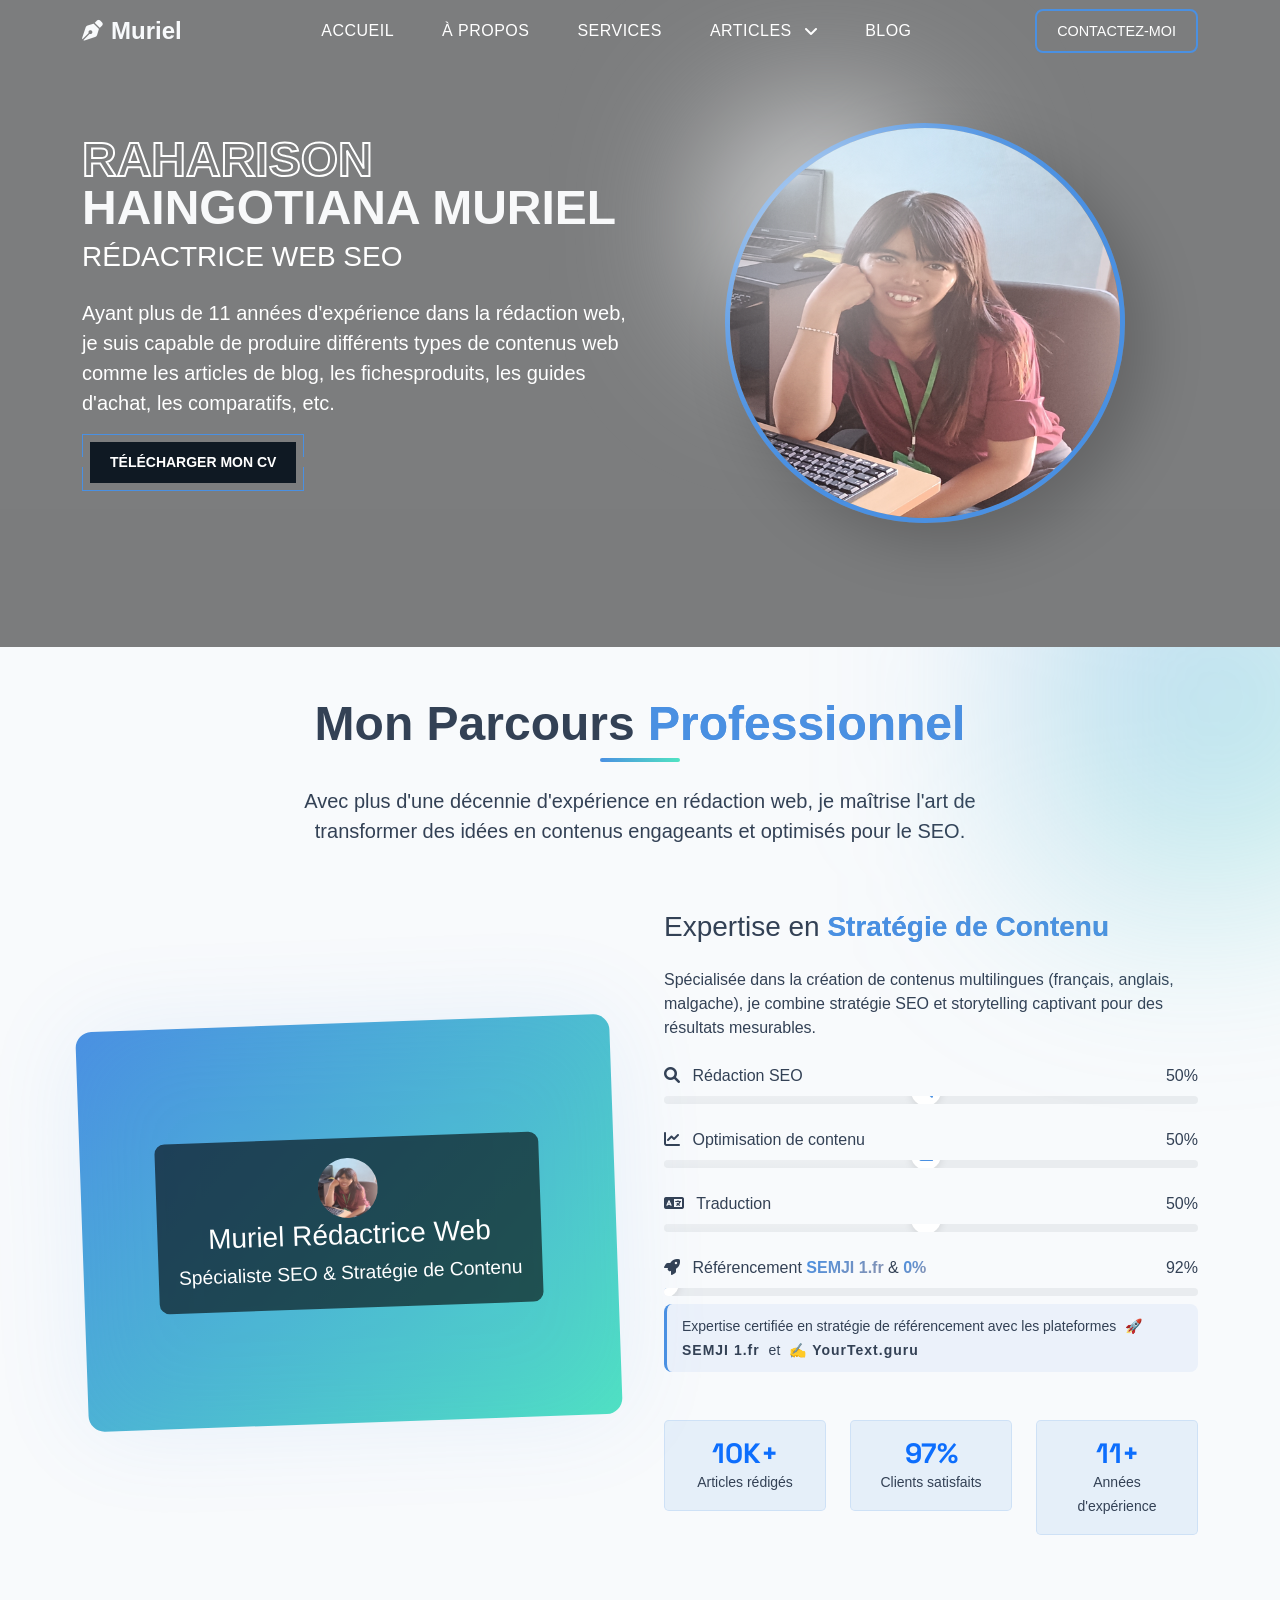
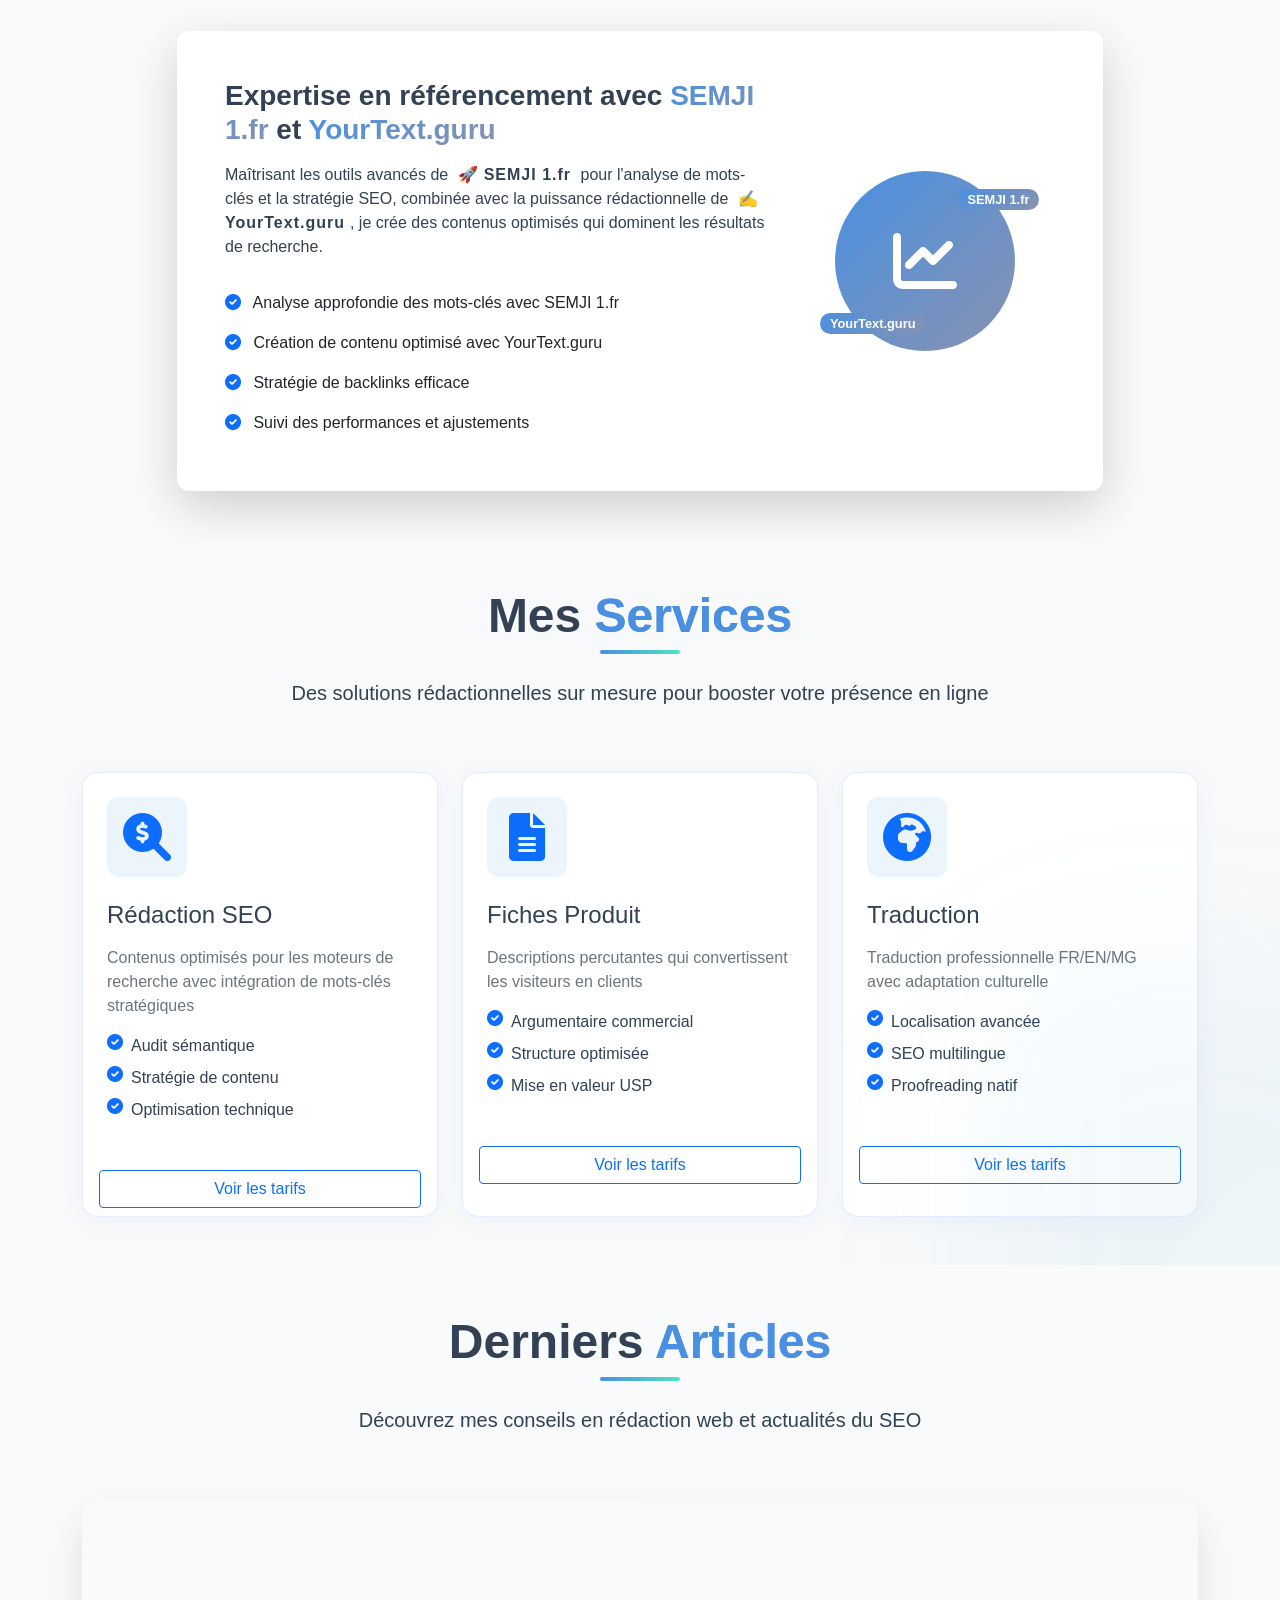
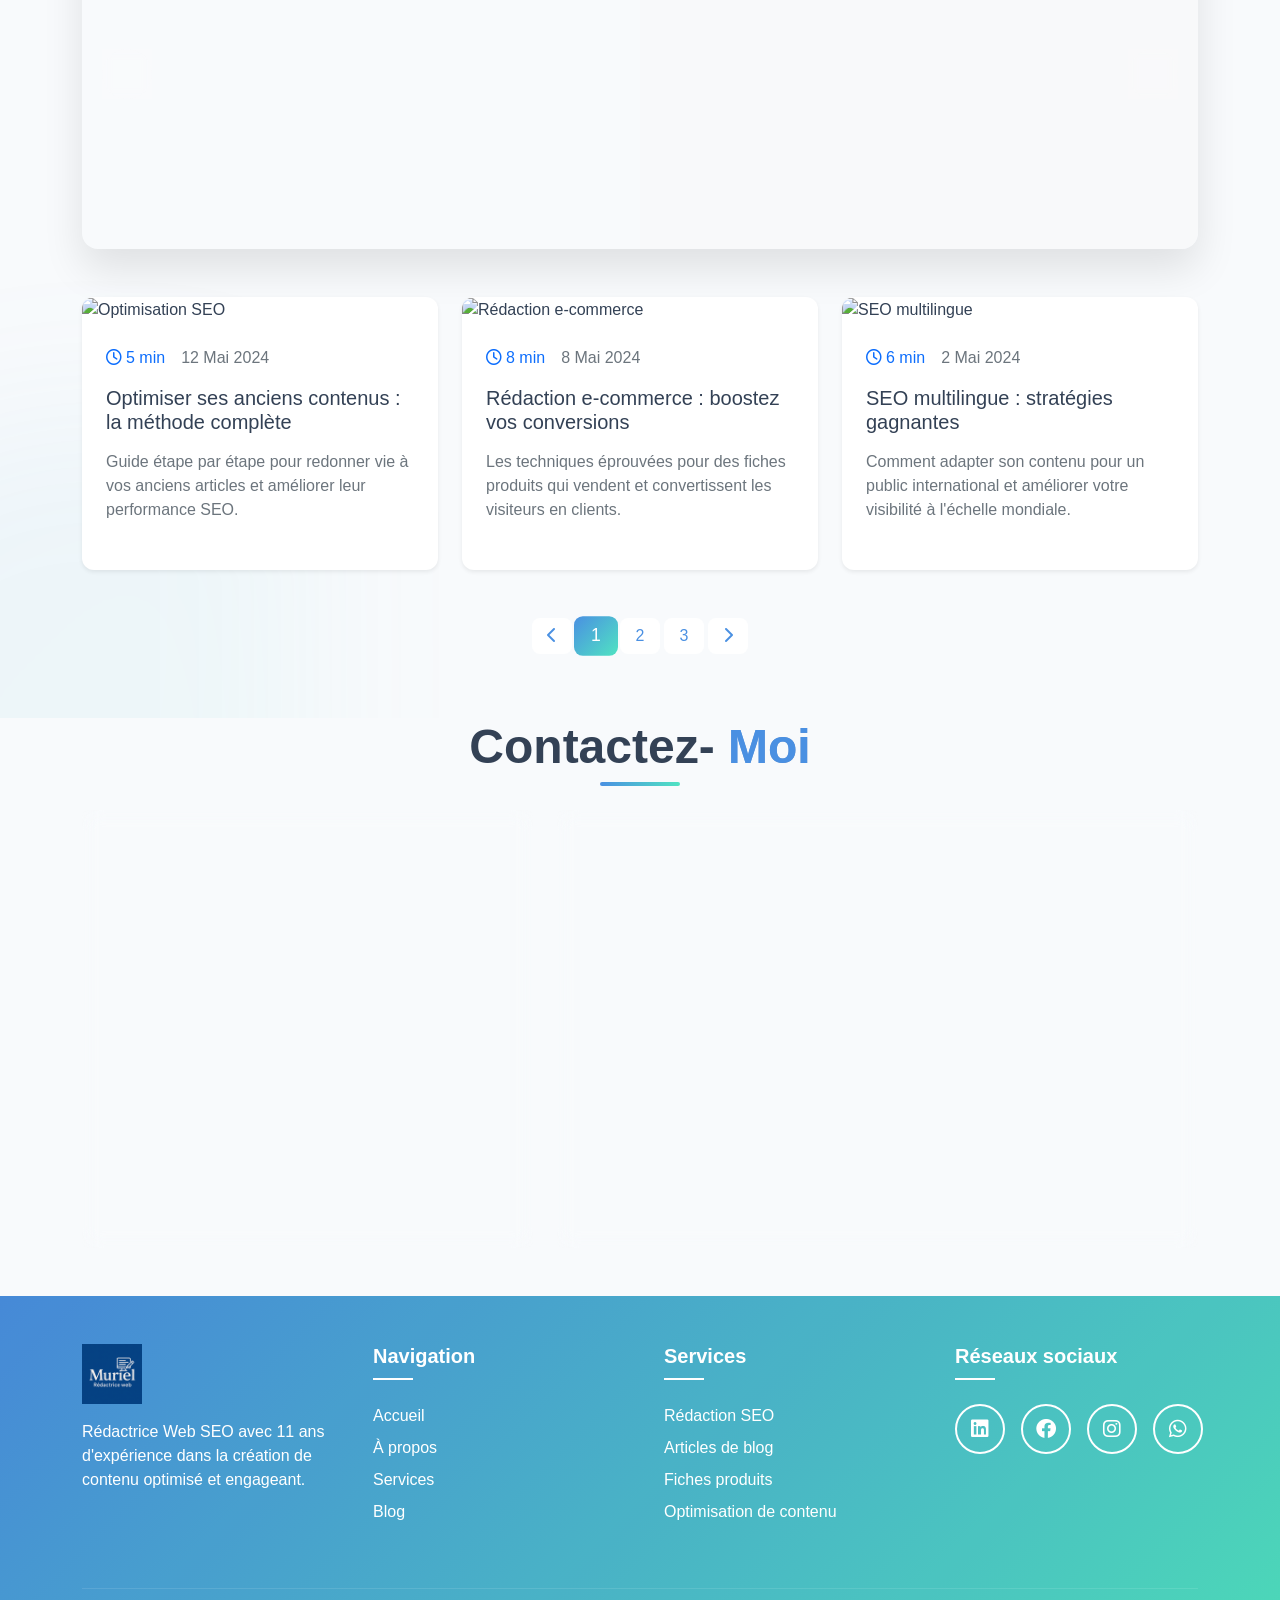
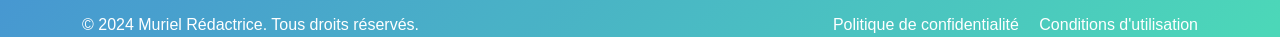
==== commit dc25328f: "Merge pull request #1 from RH-Muriel/redacseo secondcommit" ====
--- a/index.html
+++ b/index.html
@@ -646,16 +646,16 @@
                                     class="btn btn-icon btn-lg rounded-circle" title="Envoyer un email">
                                     <i class="fas fa-envelope"></i>
                                 </a>
-                                <a href="#" target="_blank" class="btn btn-icon btn-lg rounded-circle"
-                                    title="Profil LinkedIn">
+                                <a href="https://www.linkedin.com/in/haingotiana-muriel-037037345/" target="_blank"
+                                    class="btn btn-icon btn-lg rounded-circle" title="Profil LinkedIn">
                                     <i class="fab fa-linkedin"></i>
                                 </a>
-                                <a href="#" target="_blank" class="btn btn-icon btn-lg rounded-circle"
-                                    title="Page Facebook">
+                                <a href="https://www.facebook.com/hj.ange.1?locale=fr_FR" target="_blank"
+                                    class="btn btn-icon btn-lg rounded-circle" title="Page Facebook">
                                     <i class="fab fa-facebook"></i>
                                 </a>
-                                <a href="#" target="_blank" class="btn btn-icon btn-lg rounded-circle"
-                                    title="Contact WhatsApp">
+                                <a href="https://api.whatsapp.com/send?phone=261346966556&text=Haingotiana%20Muriel" target="_blank"
+                                    class="btn btn-icon btn-lg rounded-circle" title="Contact WhatsApp">
                                     <i class="fab fa-whatsapp"></i>
                                 </a>
                             </div>
@@ -711,7 +711,7 @@
                                         </span>
                                         <span class="spinner-border spinner-border-sm d-none" role="status"
                                             id="spinner"></span>
-                                    </button> 
+                                    </button>
                                 </div>
 
                                 <!-- Message de statut -->
@@ -773,18 +773,21 @@
                 <div class="col-md-6 col-lg-3">
                     <h5 class="text-white mb-4">Réseaux sociaux</h5>
                     <div class="social-links d-flex gap-3">
-                        <a href="#" target="_blank" class="btn btn-icon-soscial btn-lg rounded-circle">
+                        <a href="https://www.linkedin.com/in/haingotiana-muriel-037037345" target="_blank"
+                            class="btn btn-icon-soscial btn-lg rounded-circle">
                             <i class="fab fa-linkedin"></i>
                         </a>
-                        <a href="#" target="_blank" class="btn btn-icon-soscial btn-lg rounded-circle">
+                        <a href="https://www.facebook.com/hj.ange.1?locale=fr_FR" target="_blank"
+                            class="btn btn-icon-soscial btn-lg rounded-circle">
                             <i class="fab fa-facebook"></i>
                         </a>
-                        <a href="#" target="_blank" class="btn btn-icon-soscial btn-lg rounded-circle">
+                        <a href="https://www.instagram.com/murielhaingotiana/" target="_blank" class="btn btn-icon-soscial btn-lg rounded-circle">
                             <i class="fab fa-instagram"></i>
                         </a>
-                        <a href="#" target="_blank" class="btn btn-icon-soscial btn-lg rounded-circle">
+                        <a href="https://api.whatsapp.com/send?phone=261346966556&text=Haingotiana%20Muriel" target="_blank" class="btn btn-icon-soscial btn-lg rounded-circle">
                             <i class="fab fa-whatsapp"></i>
                         </a>
+
                     </div>
                 </div>
             </div>
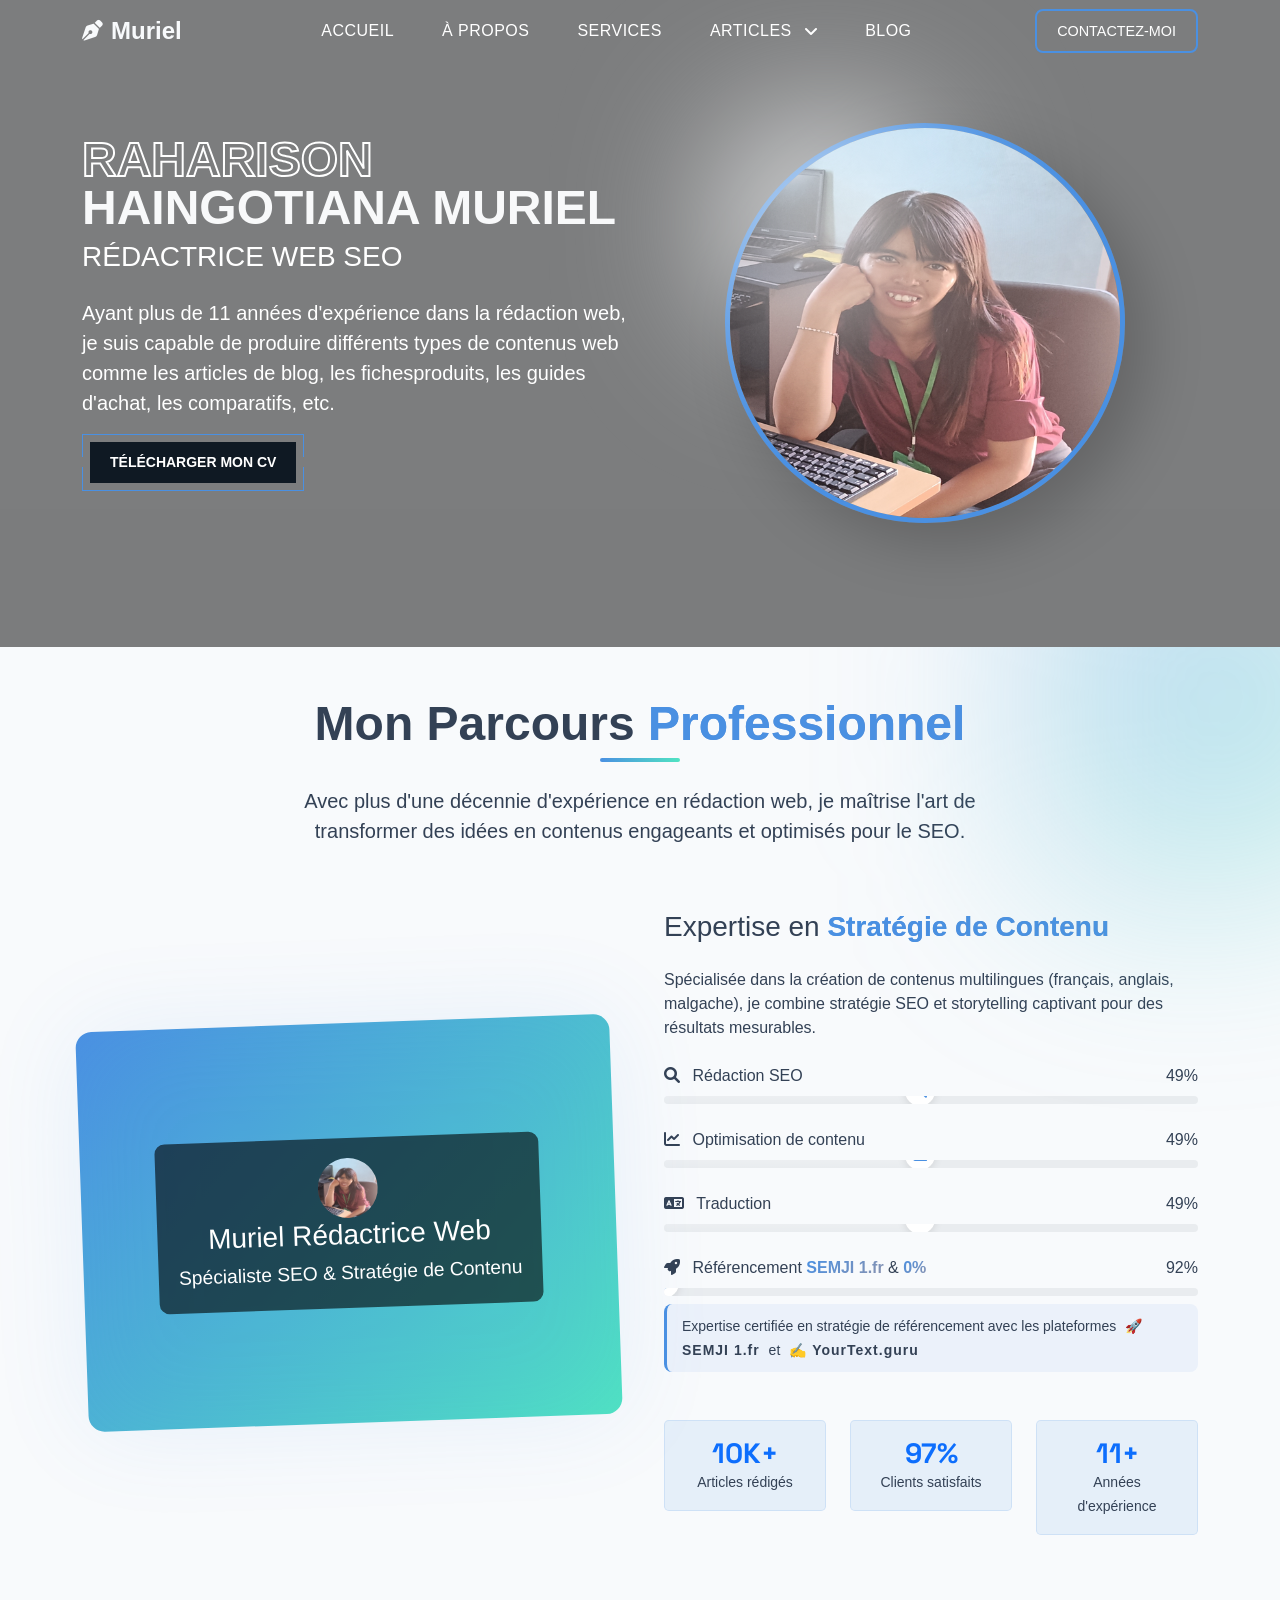
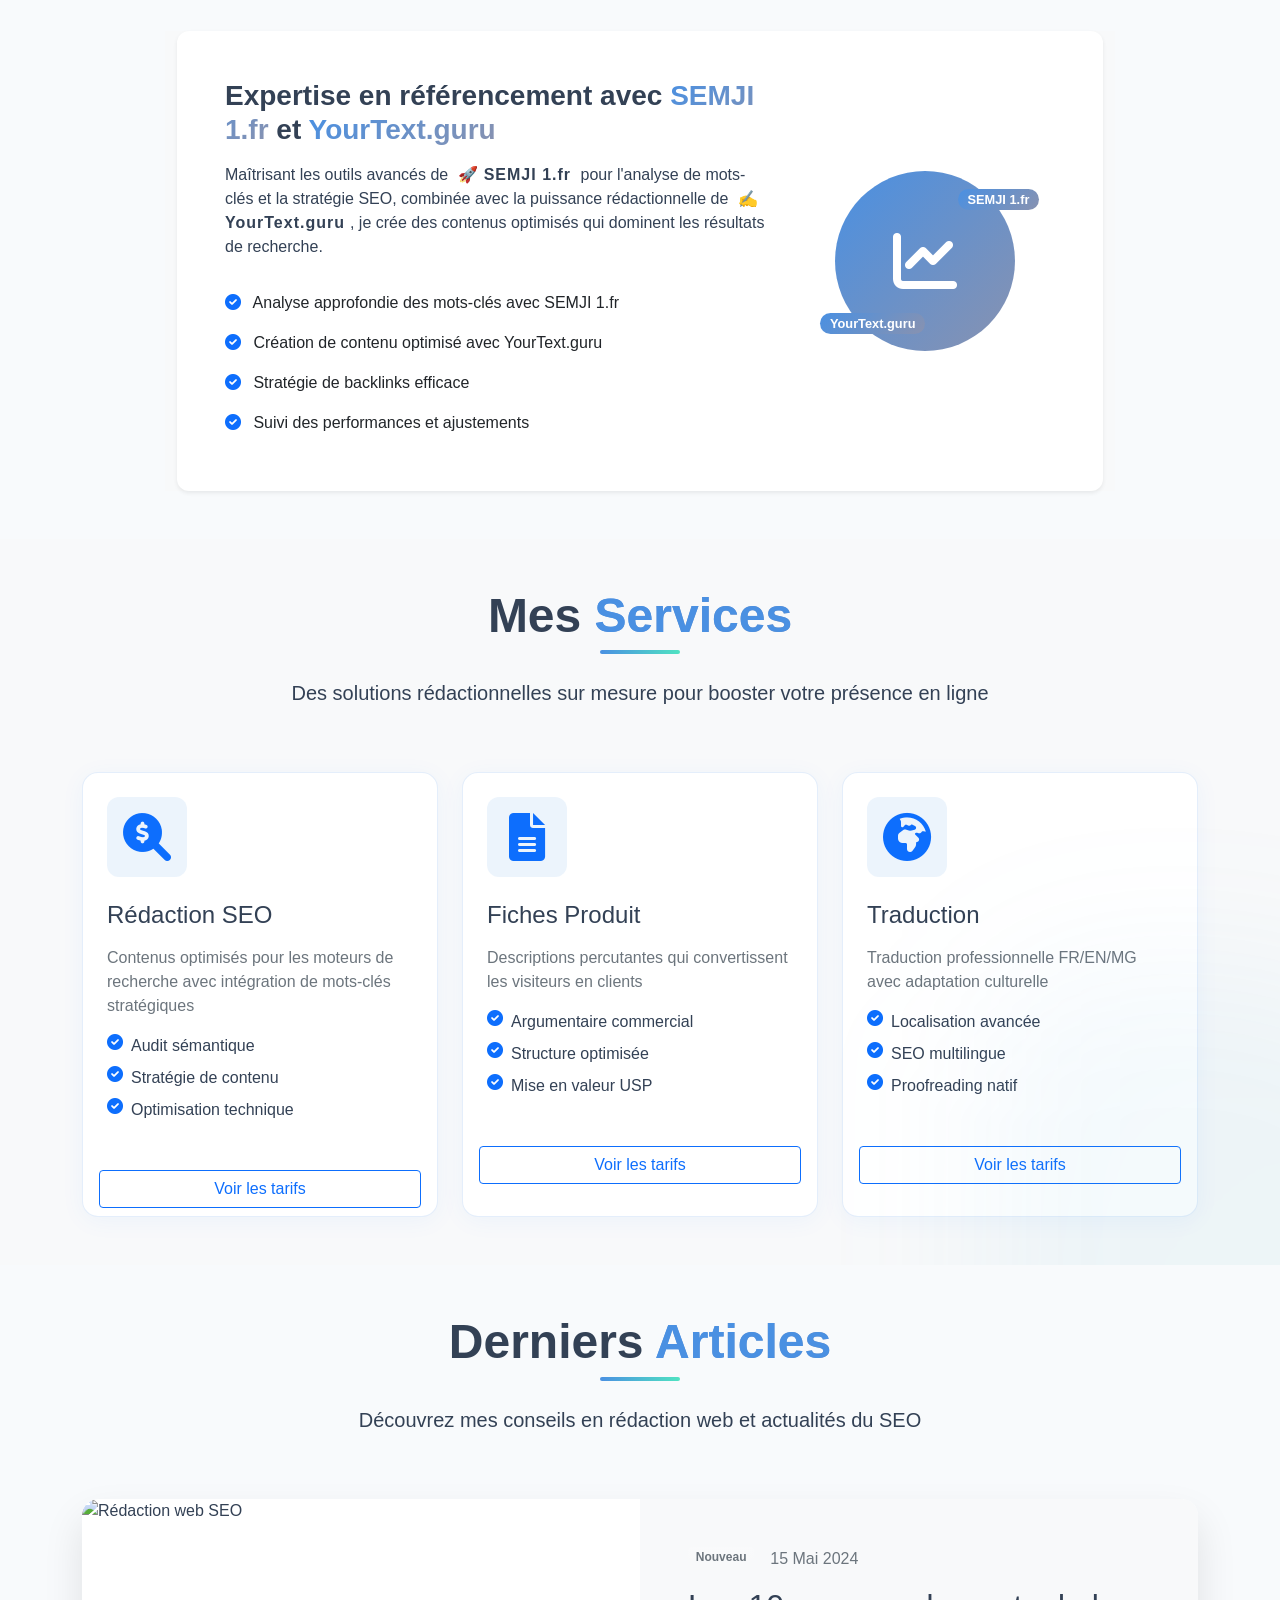
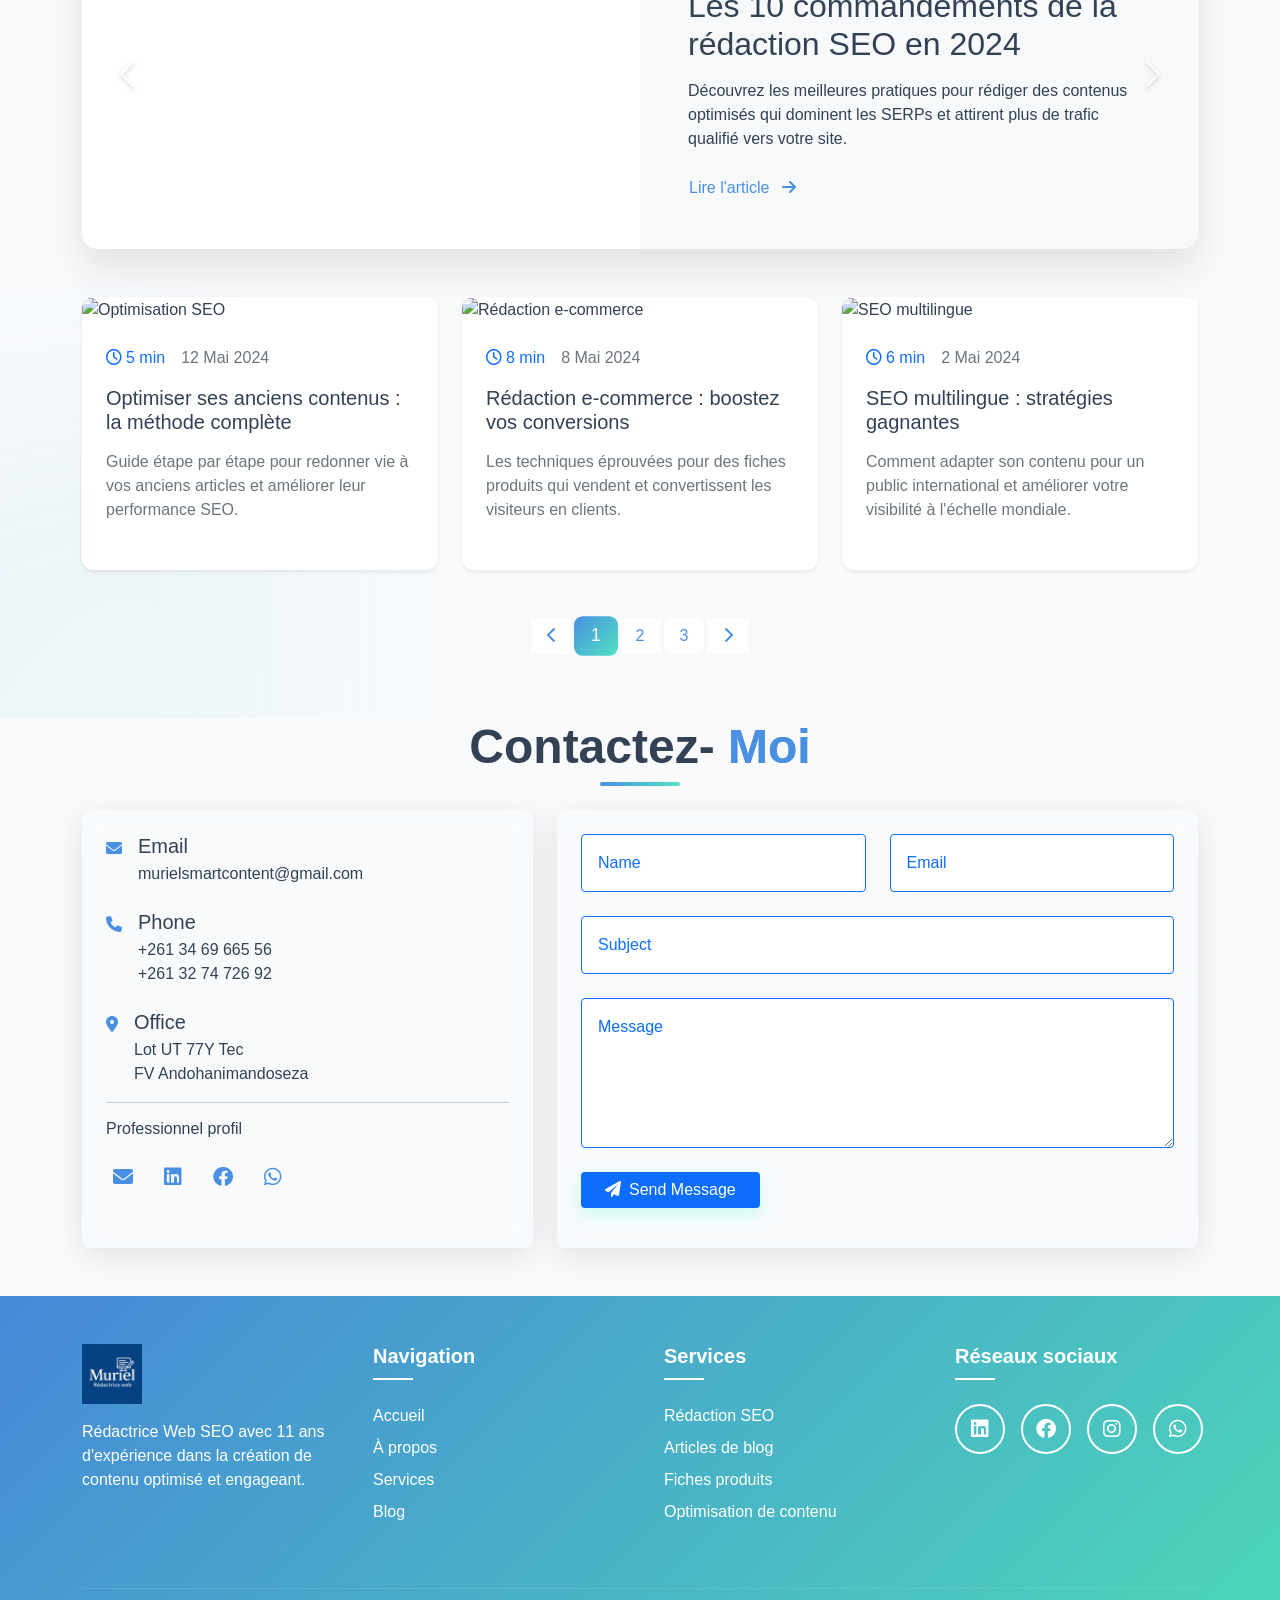
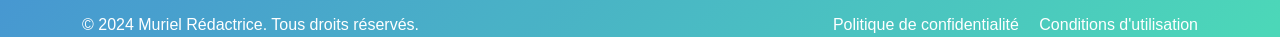
==== commit 8ed61a89: "Merge pull request #2 from RH-Muriel/redacseo simplecommit" ====
--- a/index.html
+++ b/index.html
@@ -13,8 +13,7 @@
     <!-- Favicons -->
     <link href="img/logo/logo-icon.png" rel="icon">
     <link href="assets/img/apple-touch-icon.png" rel="apple-touch-icon">
-    <link
-        href="https://fonts.googleapis.com/css2?family=Roboto:ital,wght@0,100;0,300;0,400;0,500;0,700;0,900;1,100;1,300;1,400;1,500;1,700;1,900&display=swap"
+    <link href="https://fonts.googleapis.com/css2?family=Roboto:ital,wght@0,100;0,300;0,400;0,500;0,700;0,900;1,100;1,300;1,400;1,500;1,700;1,900&display=swap"
         rel="stylesheet">
     <link rel="stylesheet" href="https://cdnjs.cloudflare.com/ajax/libs/font-awesome/6.7.2/css/all.min.css">
     <link rel="stylesheet" href="css/font-awesome.min.css">
@@ -77,15 +76,15 @@
                                 <div class="mega-content">
                                     <div class="mega-column">
                                         <h6>Voyages</h6>
-                                        <a href="#">Pologne</a>
+                                        <a href="pologne.html">Pologne</a>
                                         <a href="#">France</a>
                                         <a href="#">Canada</a>
                                     </div>
                                     <div class="mega-column">
                                         <h6>Produits</h6>
                                         <a href="#">Électronique</a>
+                                        <a href="#">Technologie</a>
                                         <a href="#">Mode</a>
-                                        <a href="#">Cuisine</a>
                                     </div>
                                     <div class="mega-column">
                                         <h6>Décoration</h6>
@@ -126,13 +125,15 @@
                                 comme les articles de blog, les fichesproduits, les guides d'achat, les
                                 comparatifs, etc.
                             </p>
-                            <a href="download/Curriculum vitae Muriel.pdf" download="Curriculum_vitae_Muriel.pdf"
+                            <a href="download/curriculum vitae Muriel Free.pdf" download="Curriculum_vitae_Muriel_Free.pdf"
                                 class="button" style="display: inline-block; text-decoration: none;">
                                 <span class="button_lg">
                                     <span class="button_sl"></span>
                                     <span class="button_text"> Télécharger mon CV</span>
                                 </span>
                             </a>
+
+                              
                         </div>
                     </div>
                     <div class="col-lg-6 order-lg-2">
@@ -286,8 +287,8 @@
 
             <!-- Section dédiée à SEMJI et YourText.guru -->
             <div class="row mt-5 pt-5 justify-content-center">
-                <div class="col-lg-10">
-                    <div class="card border-0 shadow-lg">
+                <div class="col-lg-10 bg-light">
+                    <div class="card border-0 shadow-sm">
                         <div class="card-body p-5">
                             <div class="row align-items-center">
                                 <div class="col-md-8">
@@ -348,7 +349,7 @@
             <div class="row g-4">
                 <!-- Carte Service 1 -->
                 <div class="col-md-6 col-lg-4" data-aos="fade-up">
-                    <div class="service-card">
+                    <div class="service-card ">
                         <div class="card-body p-4">
                             <div class="icon-box mb-4">
                                 <i class="fas fa-search-dollar fa-3x text-primary"></i>
@@ -748,9 +749,9 @@
                         </li>
                         <li><a href="#" class="text-white text-decoration-none mb-2 d-block hover-primary">À propos</a>
                         </li>
-                        <li><a href="#" class="text-white text-decoration-none mb-2 d-block hover-primary">Services</a>
+                        <li><a href="#services" class="text-white text-decoration-none mb-2 d-block hover-primary">Services</a>
                         </li>
-                        <li><a href="#" class="text-white text-decoration-none mb-2 d-block hover-primary">Blog</a></li>
+                        <li><a href="#blog" class="text-white text-decoration-none mb-2 d-block hover-primary">Blog</a></li>
                     </ul>
                 </div>
 
--- a/css/style.css
+++ b/css/style.css
@@ -1236,7 +1236,7 @@
   bottom: 70px;
   right: 20px;
   z-index: 99;
-  background-color: var(--text-danger);
+  background-color: var(--primary);
   color: var(--text-light);
   border: none;
   outline: none;
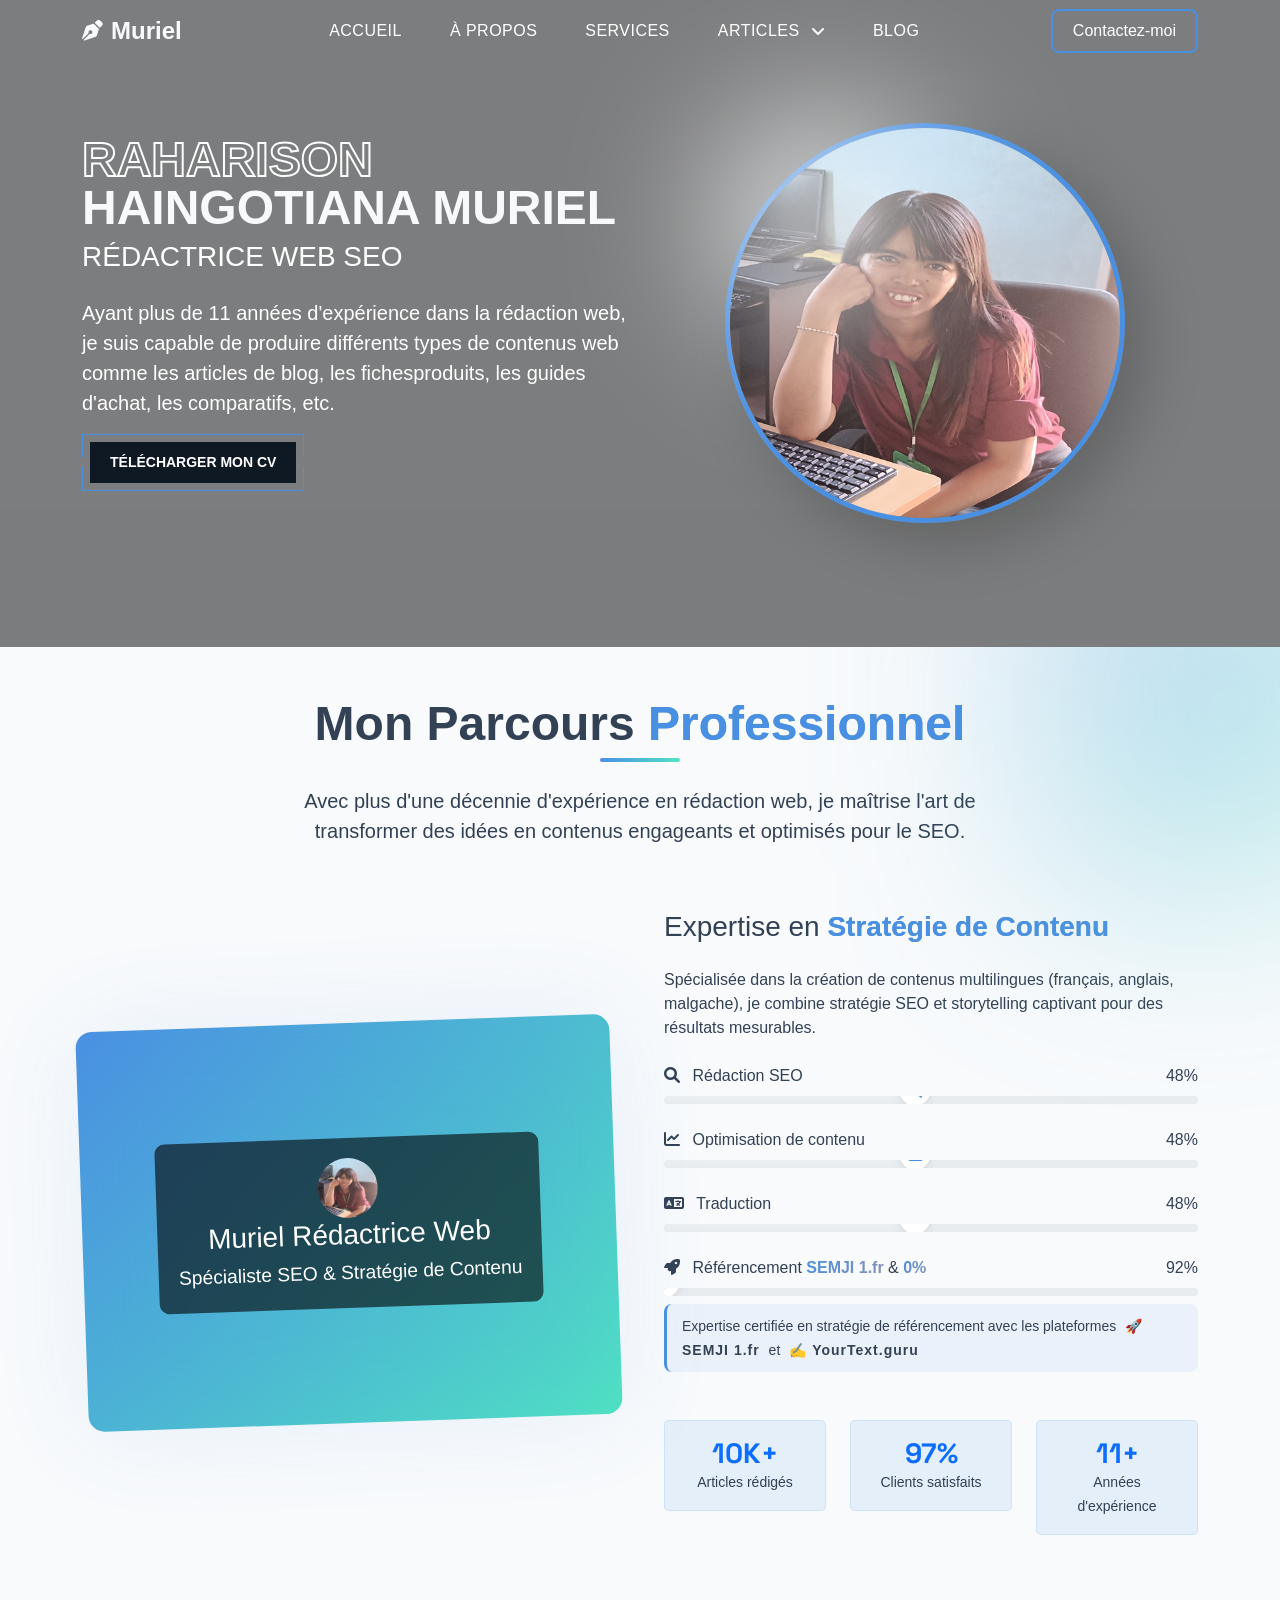
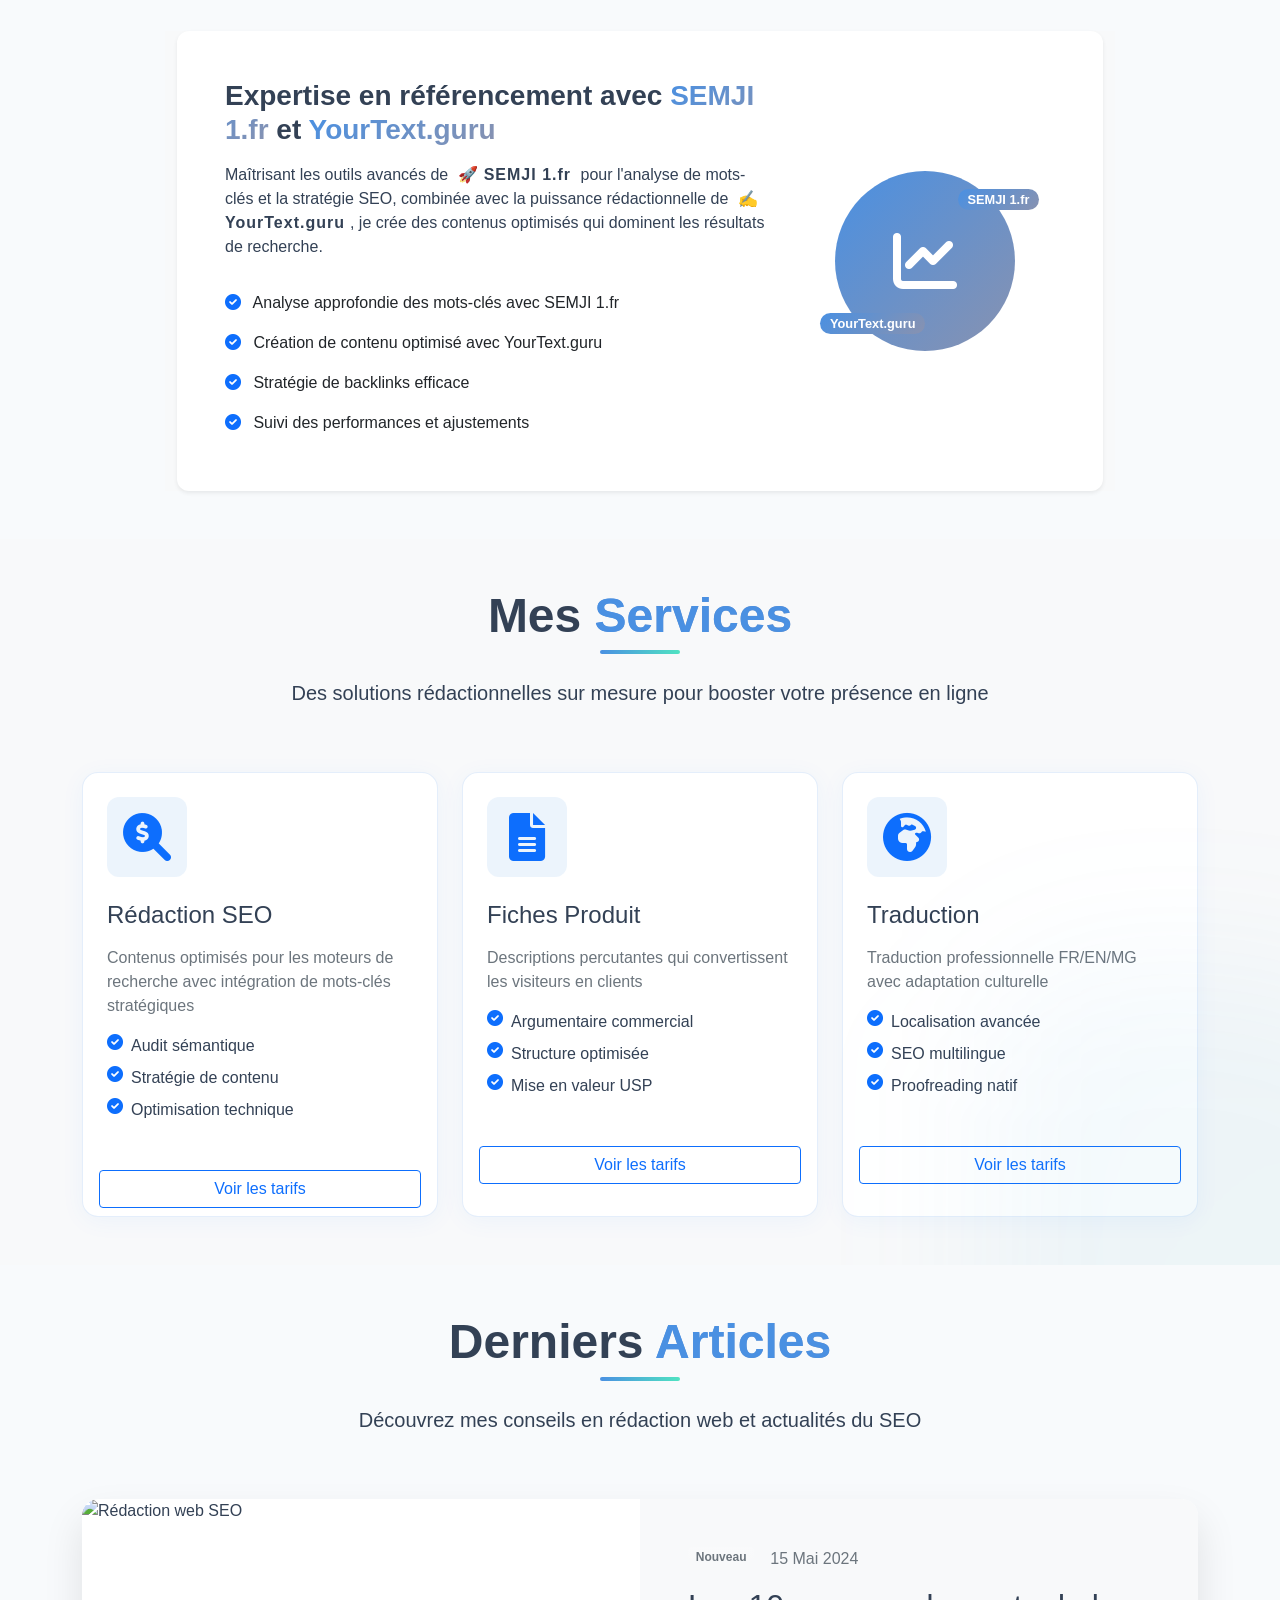
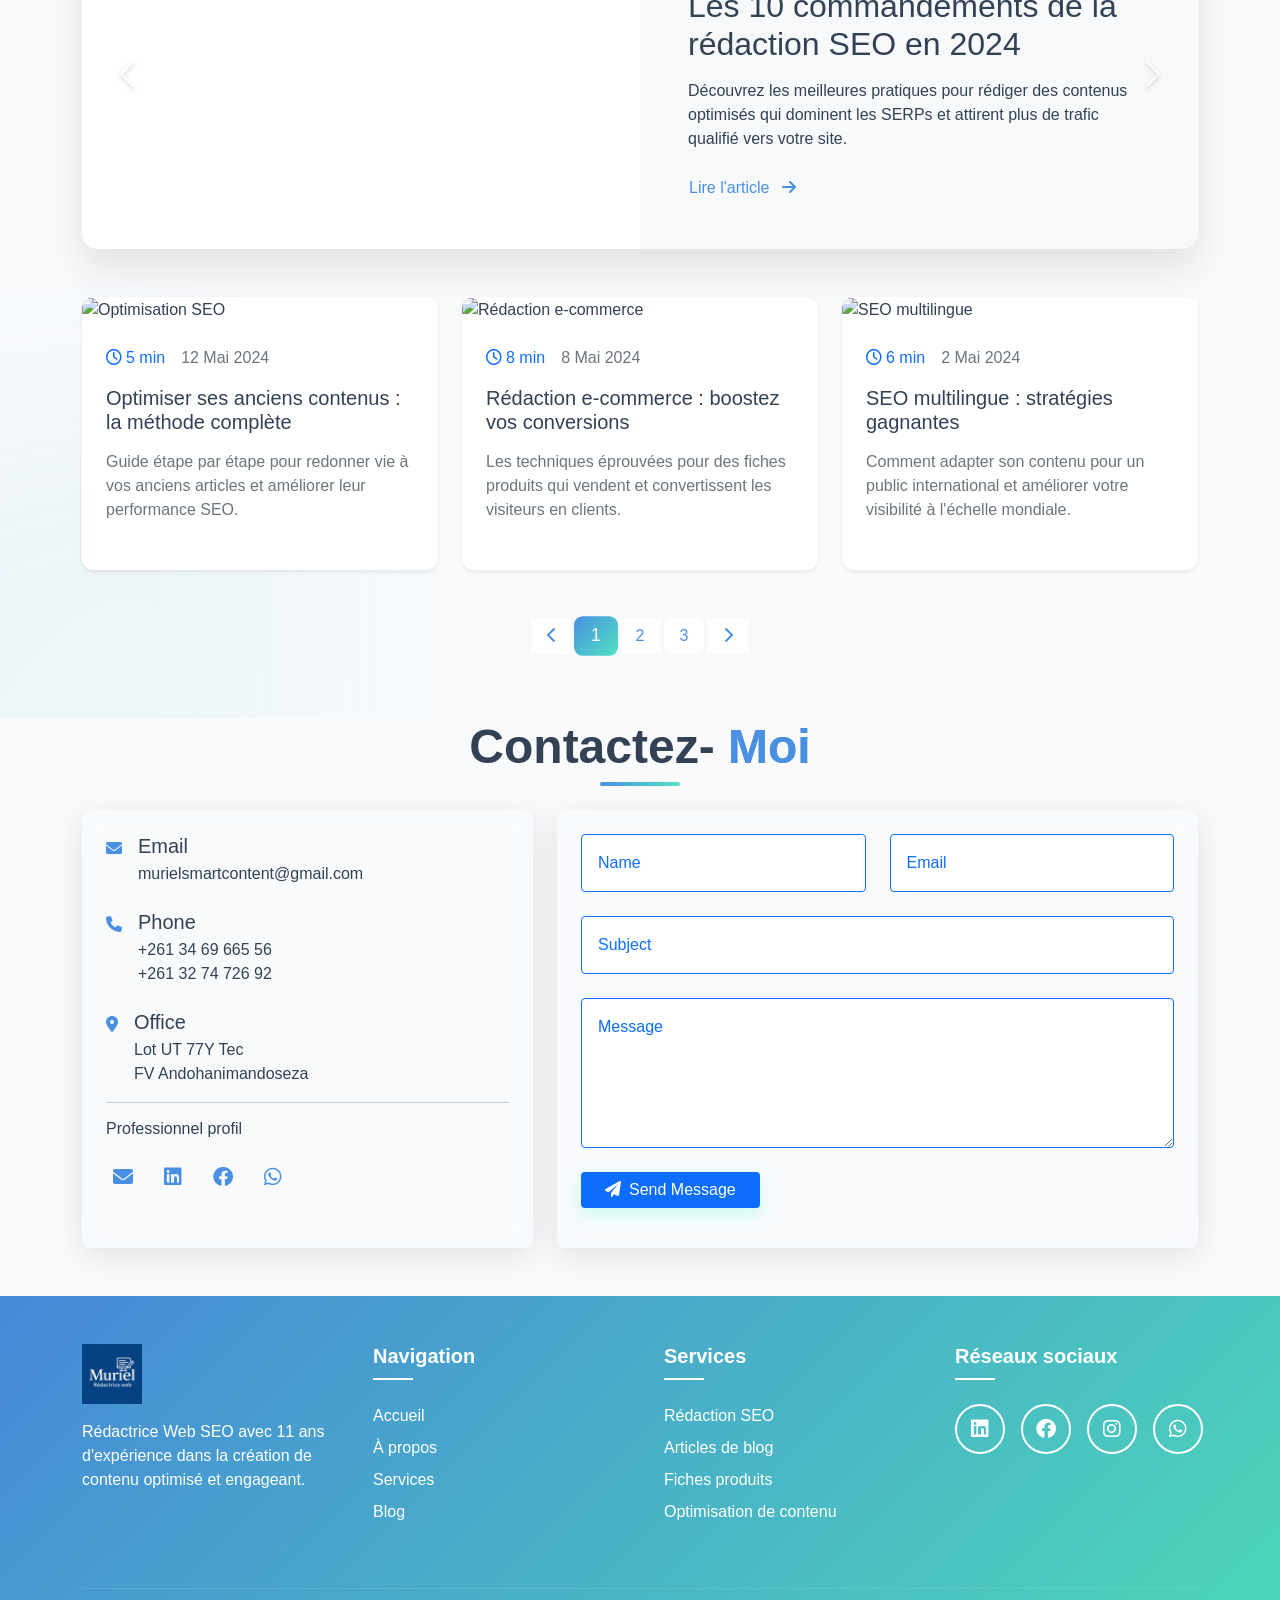
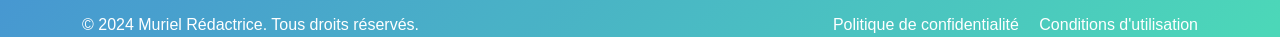
==== commit 8b53b7d2: "Merge pull request #3 from RH-Muriel/redacseo okaysimple" ====
--- a/index.html
+++ b/index.html
@@ -13,7 +13,8 @@
     <!-- Favicons -->
     <link href="img/logo/logo-icon.png" rel="icon">
     <link href="assets/img/apple-touch-icon.png" rel="apple-touch-icon">
-    <link href="https://fonts.googleapis.com/css2?family=Roboto:ital,wght@0,100;0,300;0,400;0,500;0,700;0,900;1,100;1,300;1,400;1,500;1,700;1,900&display=swap"
+    <link
+        href="https://fonts.googleapis.com/css2?family=Roboto:ital,wght@0,100;0,300;0,400;0,500;0,700;0,900;1,100;1,300;1,400;1,500;1,700;1,900&display=swap"
         rel="stylesheet">
     <link rel="stylesheet" href="https://cdnjs.cloudflare.com/ajax/libs/font-awesome/6.7.2/css/all.min.css">
     <link rel="stylesheet" href="css/font-awesome.min.css">
@@ -26,6 +27,7 @@
 </head>
 
 <body>
+
     <!-- header -->
     <div class="header-section">
         <video autoplay muted loop playsinline class="bg-video">
@@ -36,7 +38,7 @@
         <nav class="custum-navbar navbar navbar-expand-lg navbar-light fixed-top">
             <div class="container">
                 <!-- Logo -->
-                <a class="navbar-brand" href="#">
+                <a class="navbar-brand" href="index.html">
                     <i class="fas fa-pen-nib me-2"></i><span class="logo-text">Muriel</span>
                 </a>
 
@@ -59,13 +61,13 @@
                 <div class="collapse navbar-collapse order-lg-1" id="navbarNavDropdown">
                     <ul class="navbar-nav mx-auto">
                         <li class="nav-item">
-                            <a class="nav-link " href="#">Accueil</a>
+                            <a class="nav-link " href="/" data-target="#home">Accueil</a>
                         </li>
                         <li class="nav-item">
-                            <a class="nav-link" href="#about">à propos</a>
+                            <a class="nav-link" href="/" data-target="#about">à propos</a>
                         </li>
                         <li class="nav-item">
-                            <a class="nav-link" href="#services">Services</a>
+                            <a class="nav-link" href="/" data-target="#services">Services</a>
                         </li>
                         <li class="nav-item dropdown">
                             <a class="nav-link dropdown-toggle" href="#" role="button" data-bs-toggle="dropdown"
@@ -73,7 +75,7 @@
                                 Articles
                             </a>
                             <div class="dropdown-menu mega-menu-modern">
-                                <div class="mega-content">
+                                <div class="mega-content ">
                                     <div class="mega-column">
                                         <h6>Voyages</h6>
                                         <a href="pologne.html">Pologne</a>
@@ -82,8 +84,8 @@
                                     </div>
                                     <div class="mega-column">
                                         <h6>Produits</h6>
+                                        <a href="techno.html">Technologie</a>
                                         <a href="#">Électronique</a>
-                                        <a href="#">Technologie</a>
                                         <a href="#">Mode</a>
                                     </div>
                                     <div class="mega-column">
@@ -98,12 +100,12 @@
                         </li>
 
                         <li class="nav-item">
-                            <a class="nav-link" href="#blog">Blog</a>
+                            <a class="nav-link" href="/" data-target="#blog">Blog</a>
                         </li>
                     </ul>
                     <!-- Bouton Contact desktop -->
-                    <a href="#contact" class="btn btn-contact d-none d-lg-inline-block">
-                        <span>Contactez-moi</span>
+                    <a href="/" class="btn btn-contact d-none d-lg-inline-block" data-target="#contact">
+                        Contactez-moi
                     </a>
                 </div>
             </div>
@@ -125,15 +127,16 @@
                                 comme les articles de blog, les fichesproduits, les guides d'achat, les
                                 comparatifs, etc.
                             </p>
-                            <a href="download/curriculum vitae Muriel Free.pdf" download="Curriculum_vitae_Muriel_Free.pdf"
-                                class="button" style="display: inline-block; text-decoration: none;">
+                            <a href="download/curriculum vitae Muriel Free.pdf"
+                                download="Curriculum_vitae_Muriel_Free.pdf" class="button"
+                                style="display: inline-block; text-decoration: none;">
                                 <span class="button_lg">
                                     <span class="button_sl"></span>
                                     <span class="button_text"> Télécharger mon CV</span>
                                 </span>
                             </a>
 
-                              
+
                         </div>
                     </div>
                     <div class="col-lg-6 order-lg-2">
@@ -655,8 +658,8 @@
                                     class="btn btn-icon btn-lg rounded-circle" title="Page Facebook">
                                     <i class="fab fa-facebook"></i>
                                 </a>
-                                <a href="https://api.whatsapp.com/send?phone=261346966556&text=Haingotiana%20Muriel" target="_blank"
-                                    class="btn btn-icon btn-lg rounded-circle" title="Contact WhatsApp">
+                                <a href="https://api.whatsapp.com/send?phone=261346966556&text=Haingotiana%20Muriel"
+                                    target="_blank" class="btn btn-icon btn-lg rounded-circle" title="Contact WhatsApp">
                                     <i class="fab fa-whatsapp"></i>
                                 </a>
                             </div>
@@ -749,9 +752,11 @@
                         </li>
                         <li><a href="#" class="text-white text-decoration-none mb-2 d-block hover-primary">À propos</a>
                         </li>
-                        <li><a href="#services" class="text-white text-decoration-none mb-2 d-block hover-primary">Services</a>
+                        <li><a href="#services"
+                                class="text-white text-decoration-none mb-2 d-block hover-primary">Services</a>
                         </li>
-                        <li><a href="#blog" class="text-white text-decoration-none mb-2 d-block hover-primary">Blog</a></li>
+                        <li><a href="#blog" class="text-white text-decoration-none mb-2 d-block hover-primary">Blog</a>
+                        </li>
                     </ul>
                 </div>
 
@@ -782,10 +787,12 @@
                             class="btn btn-icon-soscial btn-lg rounded-circle">
                             <i class="fab fa-facebook"></i>
                         </a>
-                        <a href="https://www.instagram.com/murielhaingotiana/" target="_blank" class="btn btn-icon-soscial btn-lg rounded-circle">
+                        <a href="https://www.instagram.com/murielhaingotiana/" target="_blank"
+                            class="btn btn-icon-soscial btn-lg rounded-circle">
                             <i class="fab fa-instagram"></i>
                         </a>
-                        <a href="https://api.whatsapp.com/send?phone=261346966556&text=Haingotiana%20Muriel" target="_blank" class="btn btn-icon-soscial btn-lg rounded-circle">
+                        <a href="https://api.whatsapp.com/send?phone=261346966556&text=Haingotiana%20Muriel"
+                            target="_blank" class="btn btn-icon-soscial btn-lg rounded-circle">
                             <i class="fab fa-whatsapp"></i>
                         </a>
 
--- a/css/style.css
+++ b/css/style.css
@@ -1385,6 +1385,10 @@
   .mega-menu-modern {
     border: none;
   }
+  .mega-content{
+    width: 100%;
+    overflow-x: scroll!important;
+  }
   .mega-column h6,
   a {
     font-size: 0.8rem;
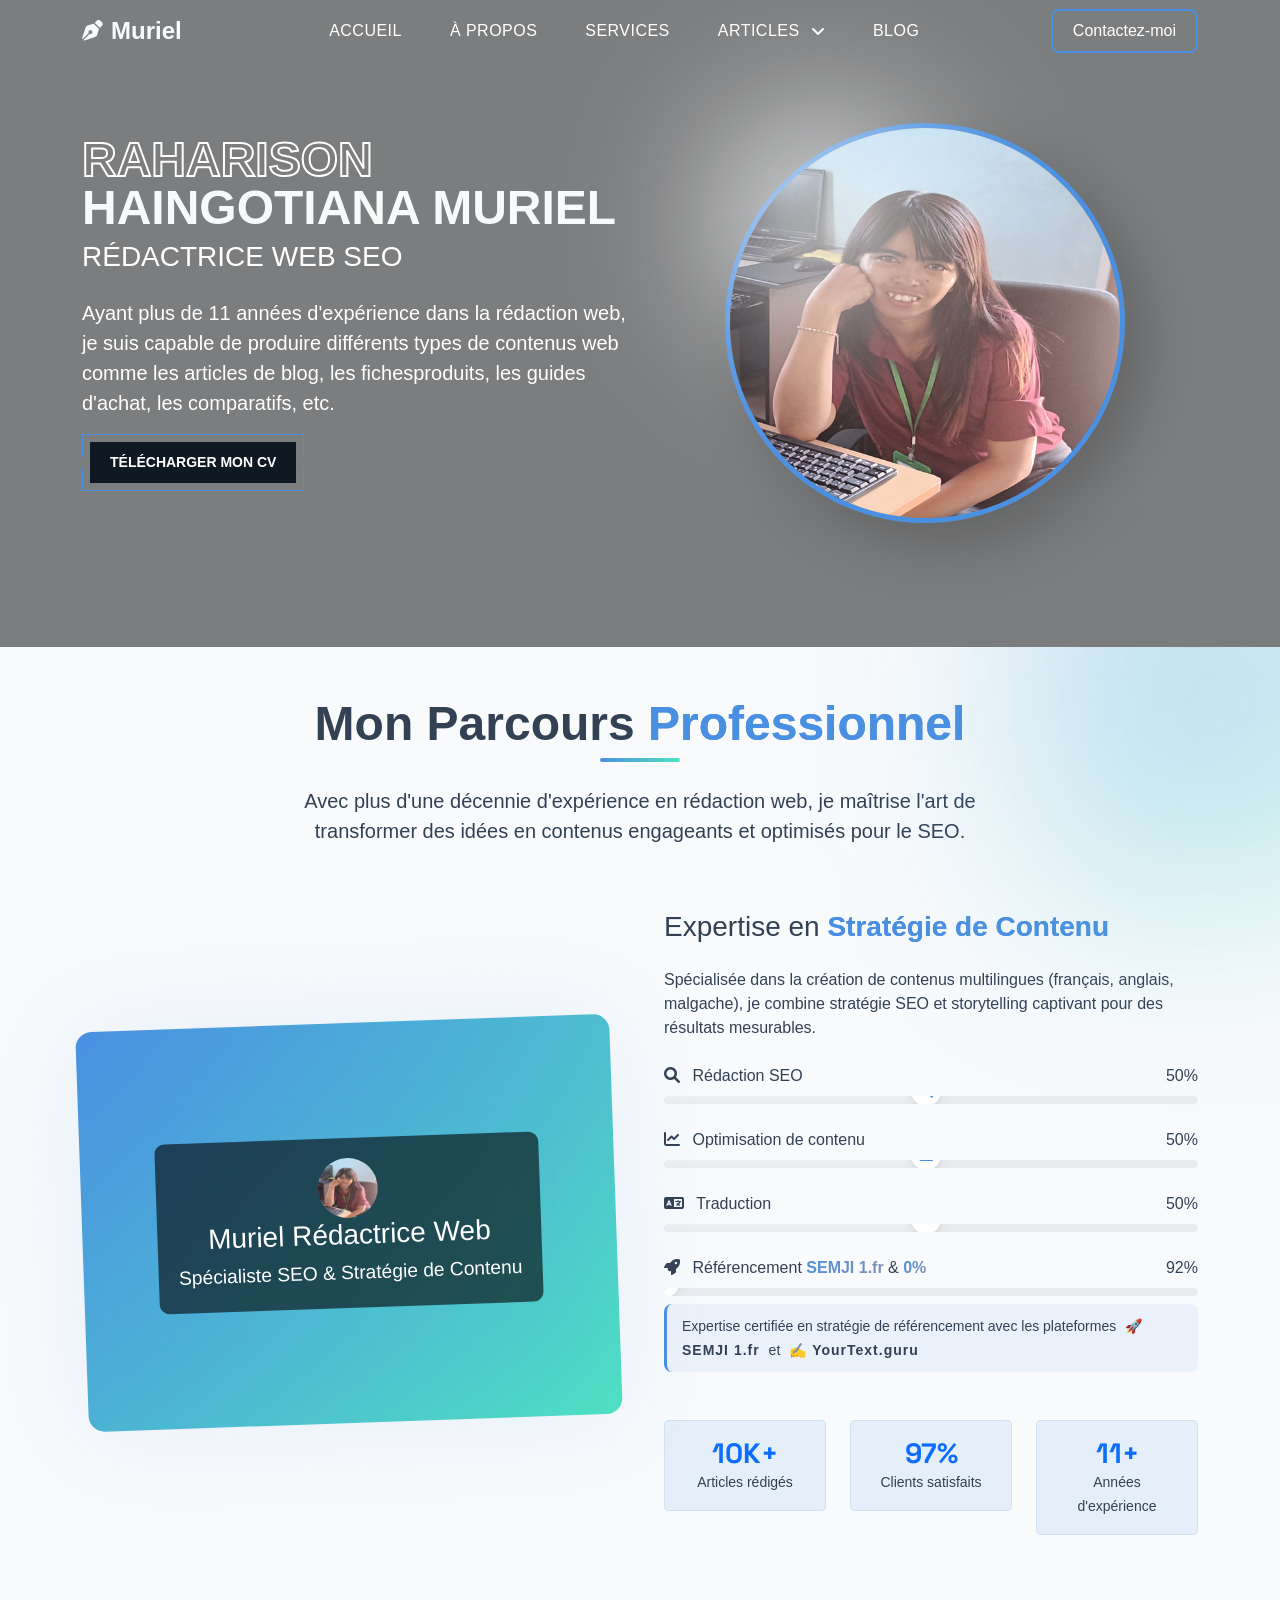
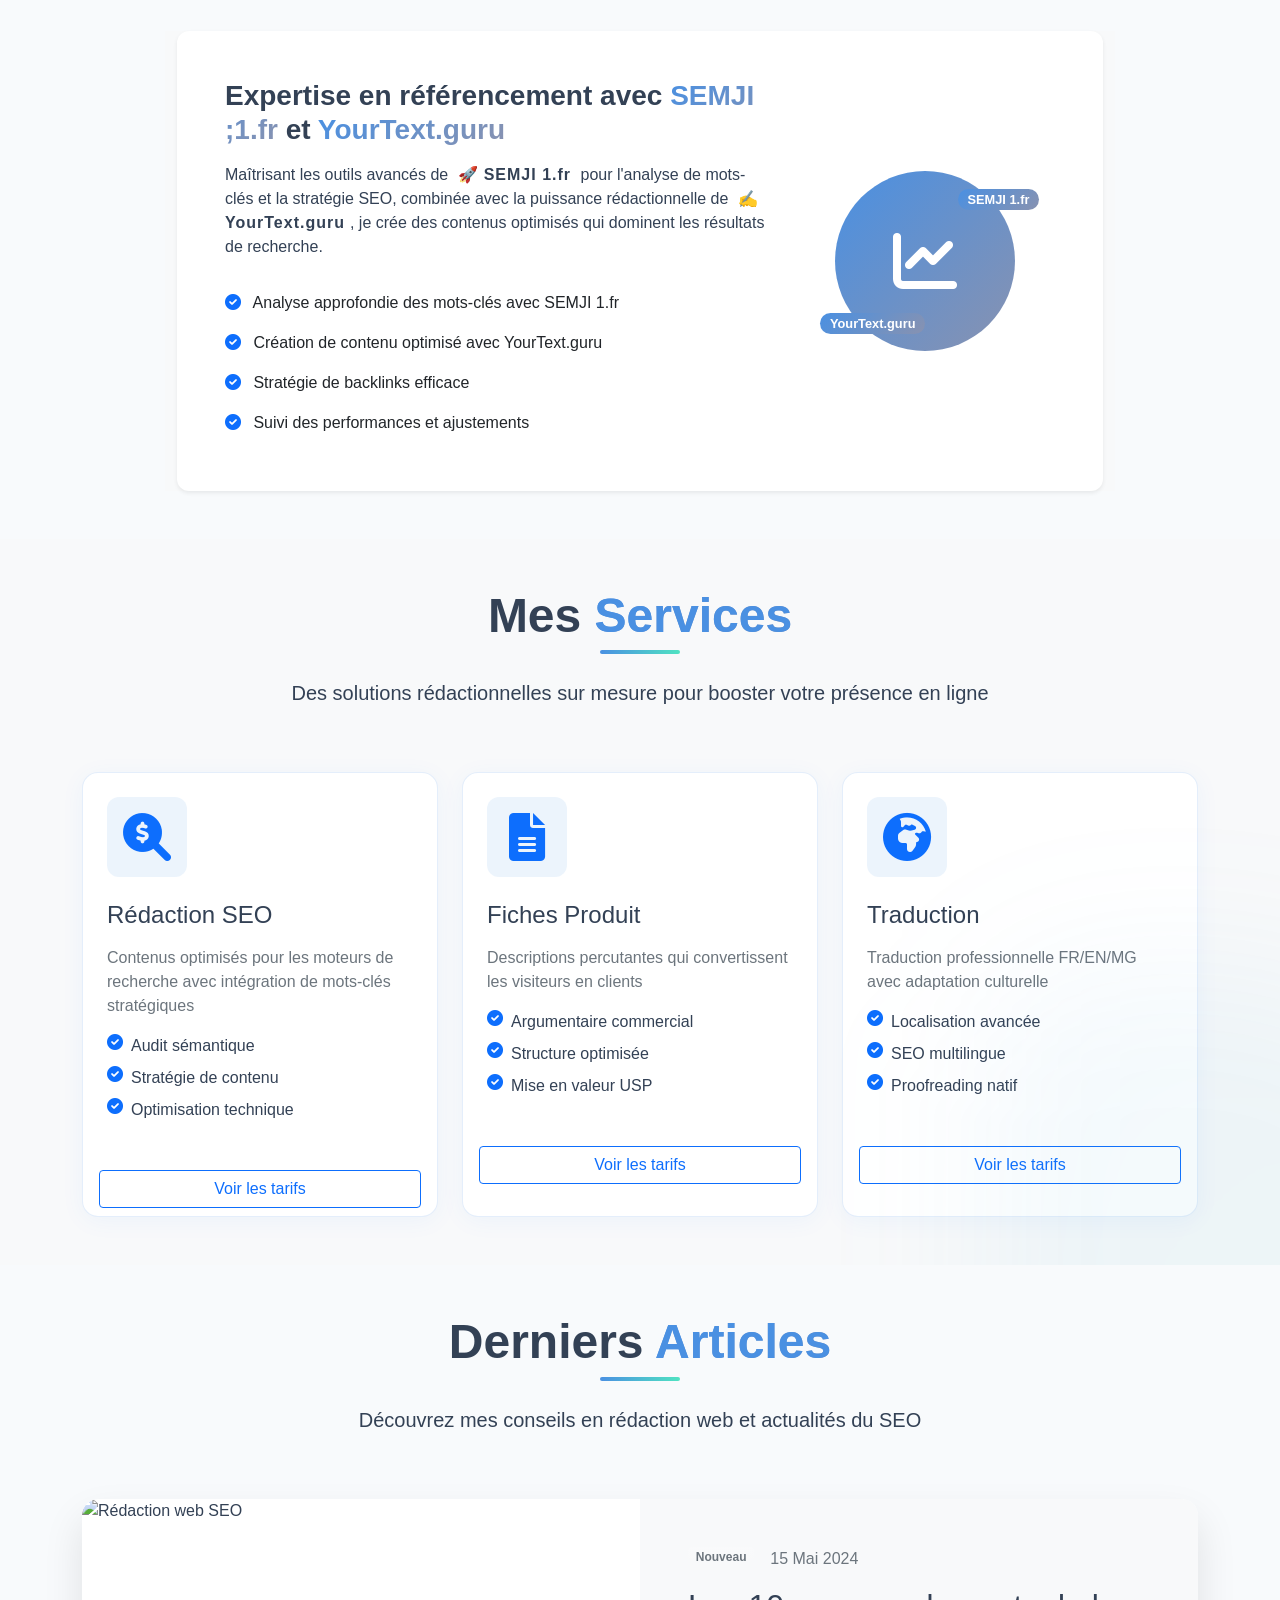
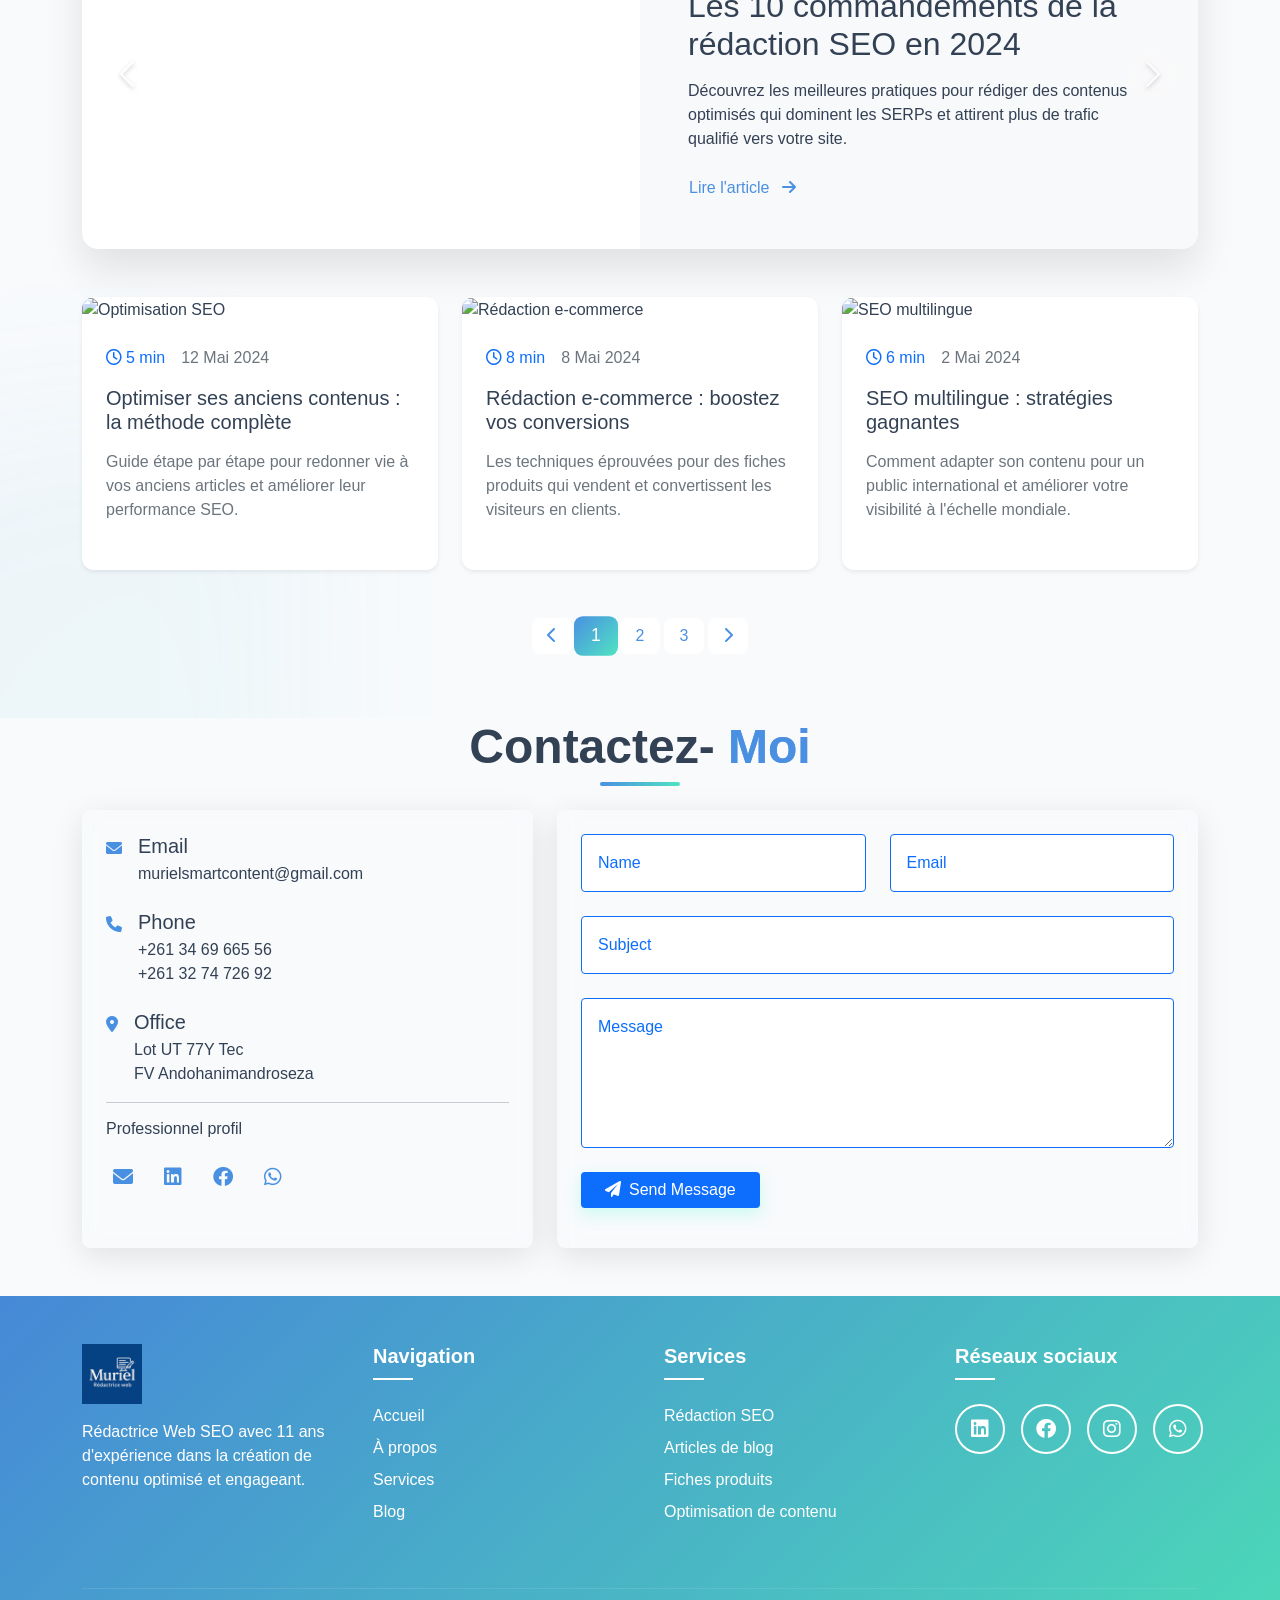
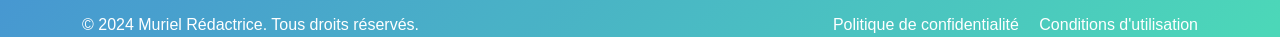
==== commit accdcb84: "Merge pull request #4 from RH-Muriel/contactpro reformulation" ====
--- a/index.html
+++ b/index.html
@@ -296,7 +296,7 @@
                             <div class="row align-items-center">
                                 <div class="col-md-8">
                                     <h3 class="fw-bold mb-3">Expertise en référencement avec <span
-                                            class="semji-highlight">SEMJI 1.fr</span> et <span
+                                            class="semji-highlight">SEMJI ;1.fr</span> et <span
                                             class="semji-highlight">YourText.guru</span></h3>
                                     <p class="mb-4">Maîtrisant les outils avancés de <span class="semji-logo">SEMJI
                                             1.fr</span> pour l'analyse de mots-clés et la stratégie SEO, combinée avec
@@ -639,7 +639,7 @@
                             </div>
                             <div class="text ms-3">
                                 <h3 class="fs-5 fw-semibold mb-1">Office</h3>
-                                <p class="mb-0">Lot UT 77Y Tec<br>FV Andohanimandoseza</p>
+                                <p class="mb-0">Lot UT 77Y Tec<br>FV Andohanimandroseza</p>
                             </div>
                         </div>
                         <hr />
@@ -748,14 +748,14 @@
                 <div class="col-md-6 col-lg-3">
                     <h5 class="text-white mb-4">Navigation</h5>
                     <ul class="list-unstyled">
-                        <li><a href="#" class="text-white text-decoration-none mb-2 d-block hover-primary">Accueil</a>
+                        <li><a href="index.html" class="text-white text-decoration-none mb-2 d-block hover-primary">Accueil</a>
                         </li>
-                        <li><a href="#" class="text-white text-decoration-none mb-2 d-block hover-primary">À propos</a>
+                        <li><a href="/" data-target="#about" class="text-white text-decoration-none mb-2 d-block hover-primary">À propos</a>
                         </li>
-                        <li><a href="#services"
+                        <li><a href="/" data-target="#services"
                                 class="text-white text-decoration-none mb-2 d-block hover-primary">Services</a>
                         </li>
-                        <li><a href="#blog" class="text-white text-decoration-none mb-2 d-block hover-primary">Blog</a>
+                        <li><a href="/" data-target="#blog" class="text-white text-decoration-none mb-2 d-block hover-primary">Blog</a>
                         </li>
                     </ul>
                 </div>
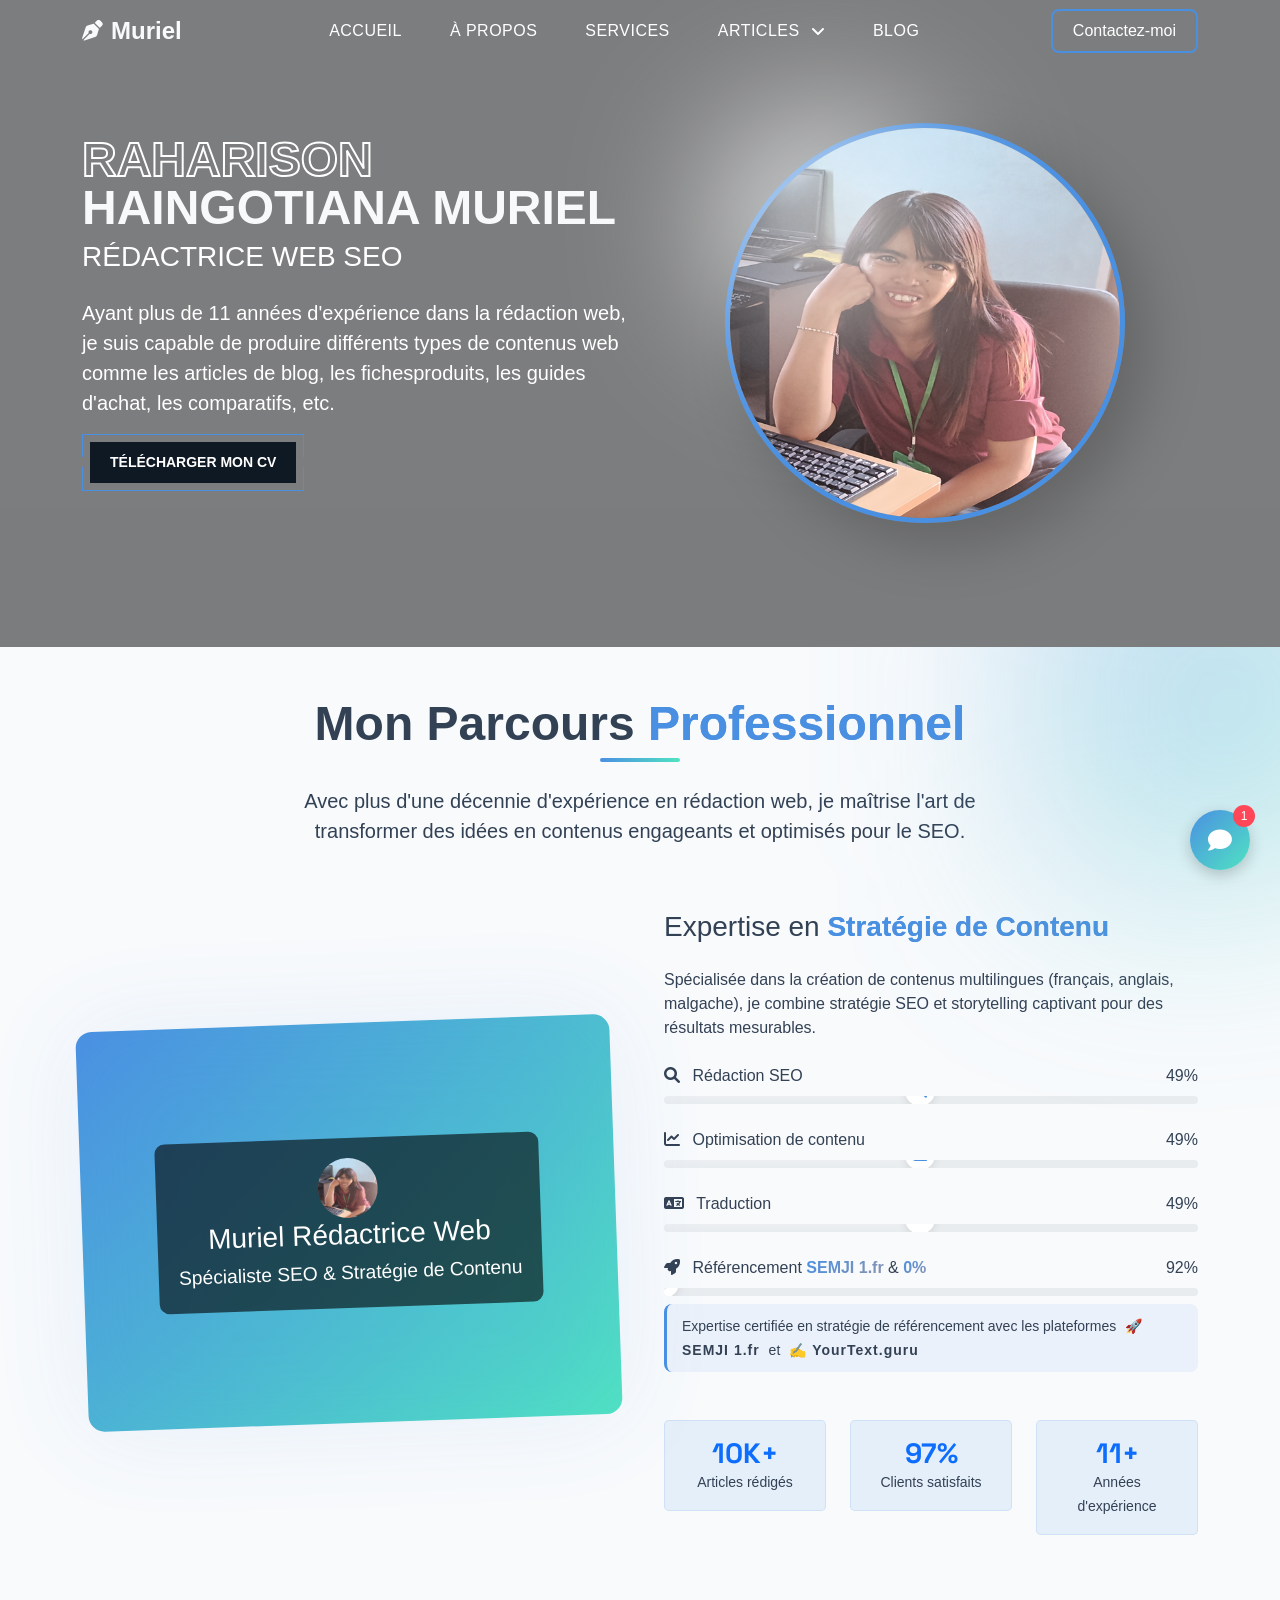
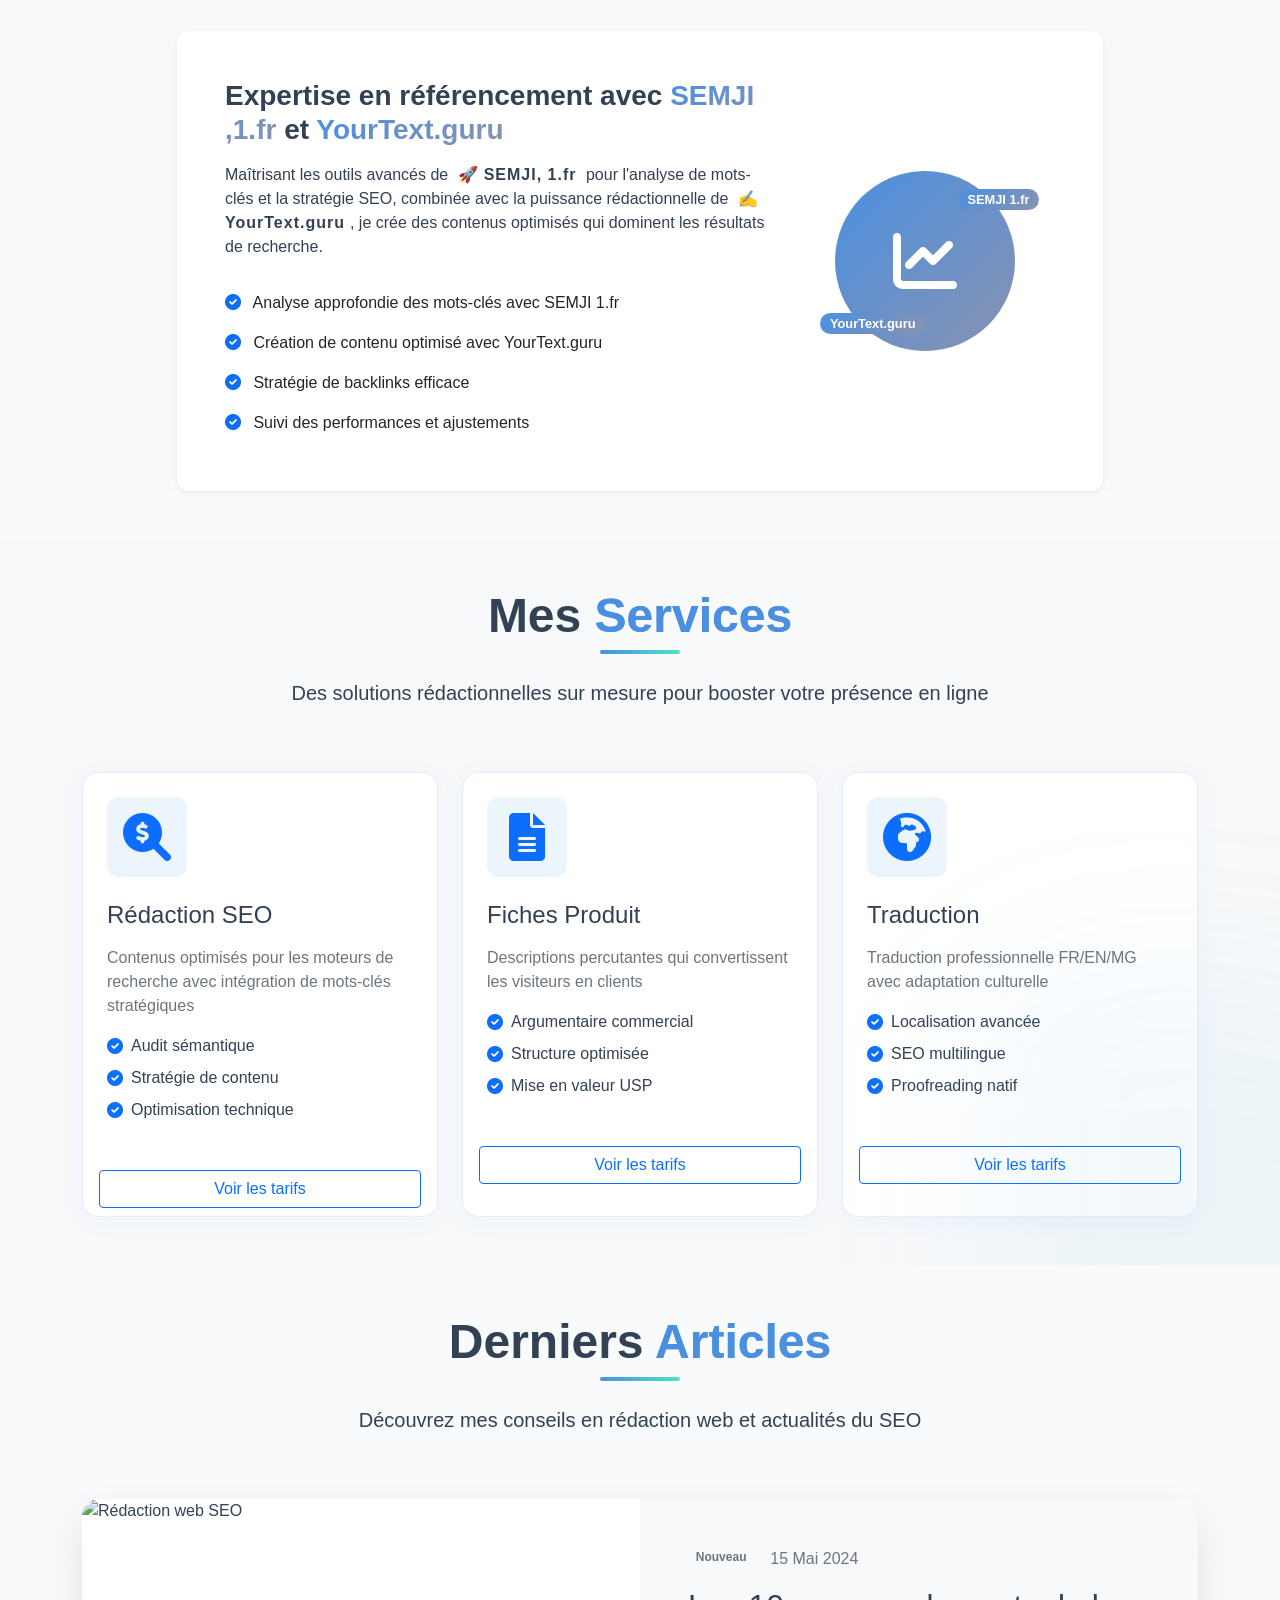
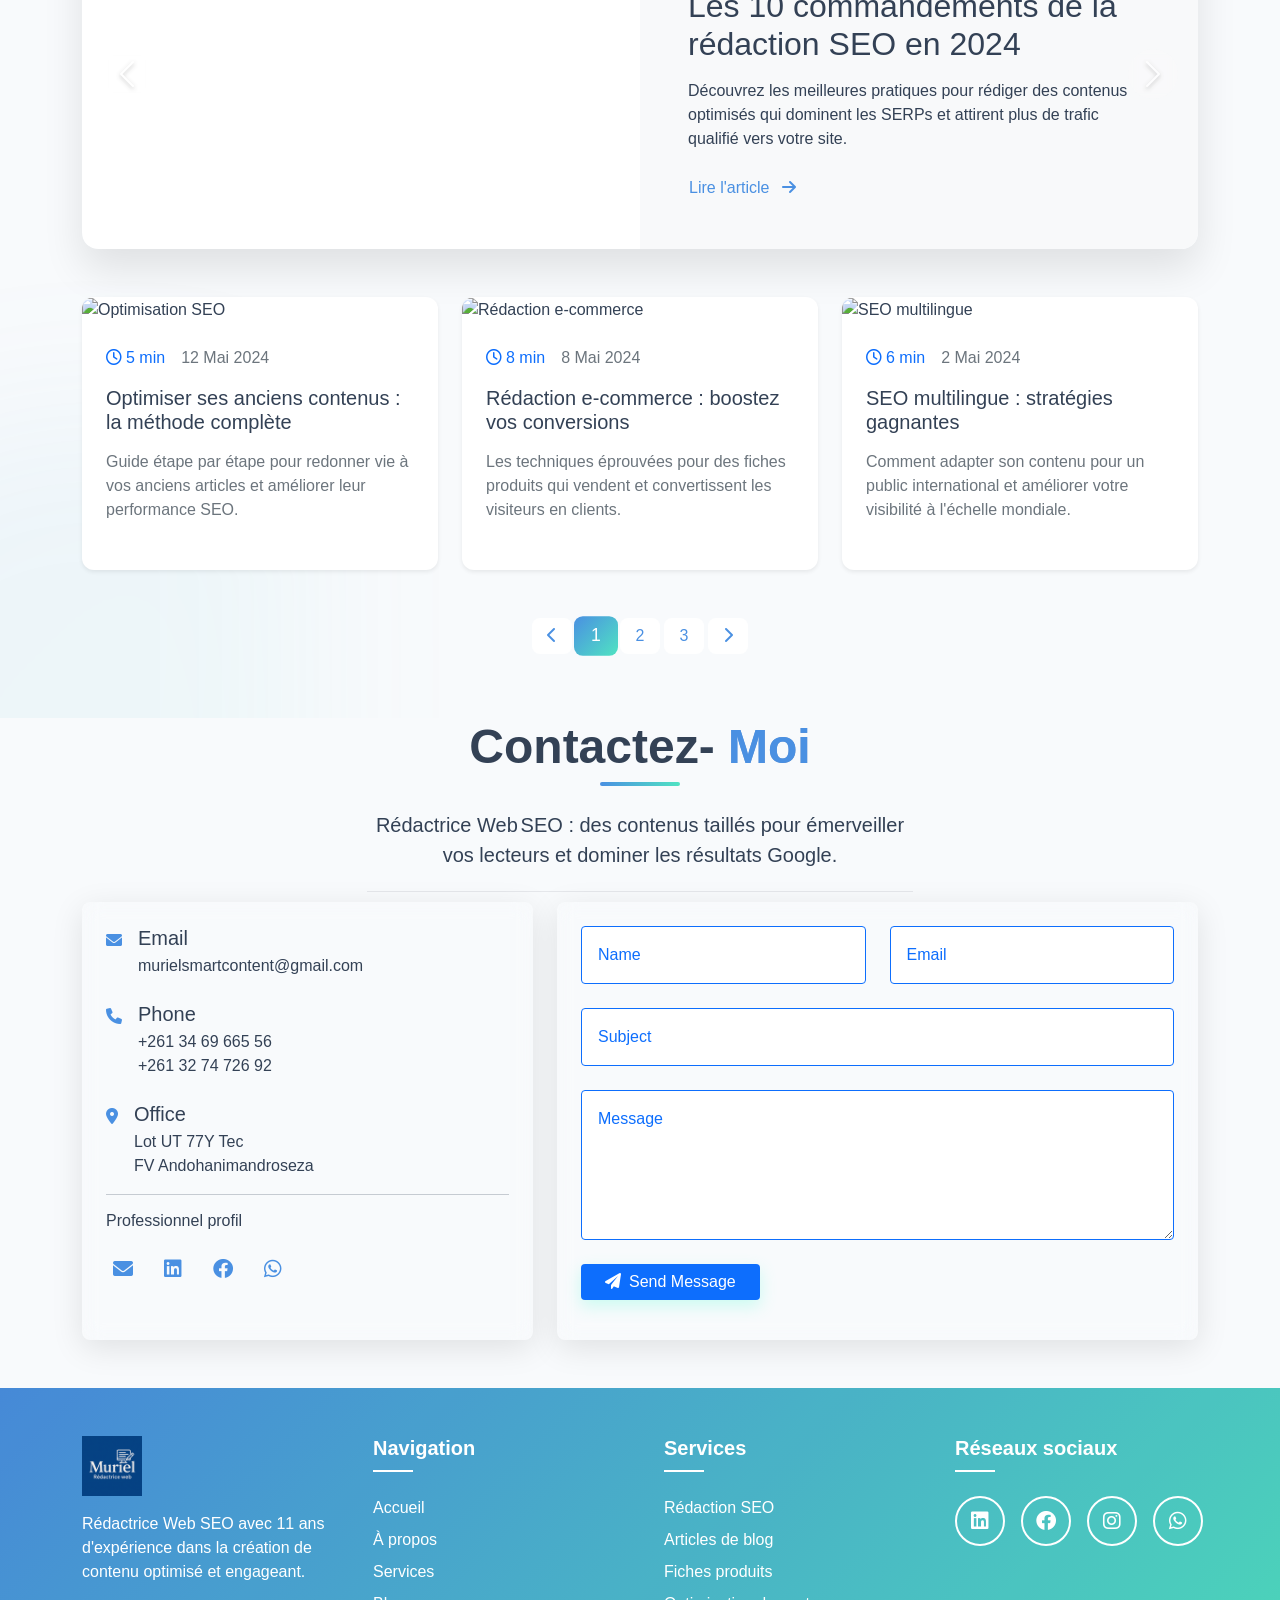
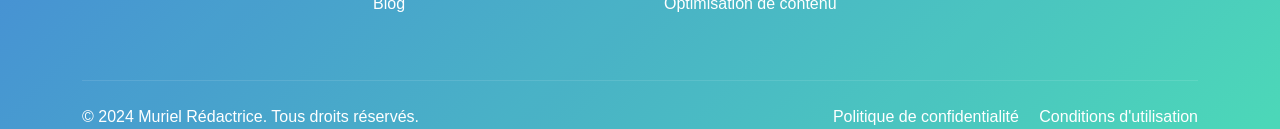
==== commit 9dbad0db: "Merge pull request #6 from RH-Muriel/pricing-50 pricing-card" ====
--- a/index.html
+++ b/index.html
@@ -153,7 +153,7 @@
     </div>
     <!--  -->
     <!-- À propos -->
-    <section class="about-section py-5" id="about">
+    <section class="about-section py-5 wow slid" id="about" data-bs-interval="2000">
         <div class="container">
             <div class="row justify-content-center">
                 <div class="col-lg-8 text-center mb-5">
@@ -296,9 +296,9 @@
                             <div class="row align-items-center">
                                 <div class="col-md-8">
                                     <h3 class="fw-bold mb-3">Expertise en référencement avec <span
-                                            class="semji-highlight">SEMJI ;1.fr</span> et <span
+                                            class="semji-highlight">SEMJI ,1.fr</span> et <span
                                             class="semji-highlight">YourText.guru</span></h3>
-                                    <p class="mb-4">Maîtrisant les outils avancés de <span class="semji-logo">SEMJI
+                                    <p class="mb-4">Maîtrisant les outils avancés de <span class="semji-logo">SEMJI,
                                             1.fr</span> pour l'analyse de mots-clés et la stratégie SEO, combinée avec
                                         la puissance rédactionnelle de <span class="yourtext-logo">YourText.guru</span>,
                                         je crée des contenus optimisés qui dominent les résultats de recherche.</p>
@@ -352,7 +352,7 @@
             <div class="row g-4">
                 <!-- Carte Service 1 -->
                 <div class="col-md-6 col-lg-4" data-aos="fade-up">
-                    <div class="service-card ">
+                    <div class="service-card">
                         <div class="card-body p-4">
                             <div class="icon-box mb-4">
                                 <i class="fas fa-search-dollar fa-3x text-primary"></i>
@@ -360,25 +360,28 @@
                             <h3 class="h4 mb-3">Rédaction SEO</h3>
                             <p class="text-secondary">Contenus optimisés pour les moteurs de recherche avec intégration
                                 de mots-clés stratégiques</p>
-                            <ul class="list-unstyled">
-                                <li class="d-flex mb-2">
-                                    <i class="fas fa-check-circle text-primary me-2"></i>
-                                    Audit sémantique
+                            <ul class="list-unstyled ps-0">
+                                <li class="d-flex align-items-start mb-2">
+                                    <i class="fas fa-check-circle text-primary me-2 mt-1"></i>
+                                    <span>Audit sémantique</span>
                                 </li>
-                                <li class="d-flex mb-2">
-                                    <i class="fas fa-check-circle text-primary me-2"></i>
-                                    Stratégie de contenu
+                                <li class="d-flex align-items-start mb-2">
+                                    <i class="fas fa-check-circle text-primary me-2 mt-1"></i>
+                                    <span>Stratégie de contenu</span>
                                 </li>
-                                <li class="d-flex">
-                                    <i class="fas fa-check-circle text-primary me-2"></i>
-                                    Optimisation technique
+                                <li class="d-flex align-items-start">
+                                    <i class="fas fa-check-circle text-primary me-2 mt-1"></i>
+                                    <span>Optimisation technique</span>
                                 </li>
                             </ul>
                         </div>
                         <div class="card-footer bg-transparent border-top-0">
-                            <button class="btn btn-outline-primary w-100 hover-scale">
+                            <!-- Dans index.html -->
+                            <button type="button" class="btn btn-outline-primary w-100 hover-scale"
+                                onclick="window.location.href='tarif.html#pricing';">
                                 Voir les tarifs
                             </button>
+
                         </div>
                     </div>
                 </div>
@@ -393,25 +396,28 @@
                             <h3 class="h4 mb-3">Fiches Produit</h3>
                             <p class="text-secondary">Descriptions percutantes qui convertissent les visiteurs en
                                 clients</p>
-                            <ul class="list-unstyled">
-                                <li class="d-flex mb-2">
-                                    <i class="fas fa-check-circle text-primary me-2"></i>
-                                    Argumentaire commercial
+                            <ul class="list-unstyled ps-0">
+                                <li class="d-flex align-items-start mb-2">
+                                    <i class="fas fa-check-circle text-primary me-2 mt-1"></i>
+                                    <span>Argumentaire commercial</span>
                                 </li>
-                                <li class="d-flex mb-2">
-                                    <i class="fas fa-check-circle text-primary me-2"></i>
-                                    Structure optimisée
+                                <li class="d-flex align-items-start mb-2">
+                                    <i class="fas fa-check-circle text-primary me-2 mt-1"></i>
+                                    <span>Structure optimisée</span>
                                 </li>
-                                <li class="d-flex">
-                                    <i class="fas fa-check-circle text-primary me-2"></i>
-                                    Mise en valeur USP
+                                <li class="d-flex align-items-start">
+                                    <i class="fas fa-check-circle text-primary me-2 mt-1"></i>
+                                    <span>Mise en valeur USP</span>
                                 </li>
                             </ul>
                         </div>
                         <div class="card-footer bg-transparent border-top-0">
-                            <button class="btn btn-outline-primary w-100 hover-scale">
+                            <!-- Dans index.html -->
+                            <button type="button" class="btn btn-outline-primary w-100 hover-scale"
+                                onclick="window.location.href='tarif.html#pricing';">
                                 Voir les tarifs
                             </button>
+
                         </div>
                     </div>
                 </div>
@@ -425,25 +431,28 @@
                             </div>
                             <h3 class="h4 mb-3">Traduction</h3>
                             <p class="text-secondary">Traduction professionnelle FR/EN/MG avec adaptation culturelle</p>
-                            <ul class="list-unstyled">
-                                <li class="d-flex mb-2">
-                                    <i class="fas fa-check-circle text-primary me-2"></i>
-                                    Localisation avancée
+                            <ul class="list-unstyled ps-0">
+                                <li class="d-flex align-items-start mb-2">
+                                    <i class="fas fa-check-circle text-primary me-2 mt-1"></i>
+                                    <span>Localisation avancée</span>
                                 </li>
-                                <li class="d-flex mb-2">
-                                    <i class="fas fa-check-circle text-primary me-2"></i>
-                                    SEO multilingue
+                                <li class="d-flex align-items-start mb-2">
+                                    <i class="fas fa-check-circle text-primary me-2 mt-1"></i>
+                                    <span>SEO multilingue</span>
                                 </li>
-                                <li class="d-flex">
-                                    <i class="fas fa-check-circle text-primary me-2"></i>
-                                    Proofreading natif
+                                <li class="d-flex align-items-start">
+                                    <i class="fas fa-check-circle text-primary me-2 mt-1"></i>
+                                    <span>Proofreading natif</span>
                                 </li>
                             </ul>
                         </div>
                         <div class="card-footer bg-transparent border-top-0">
-                            <button class="btn btn-outline-primary w-100 hover-scale">
+                            <!-- Dans index.html -->
+                            <button type="button" class="btn btn-outline-primary w-100 hover-scale"
+                                onclick="window.location.href='tarif.html#pricing';">
                                 Voir les tarifs
                             </button>
+
                         </div>
                     </div>
                 </div>
@@ -605,6 +614,10 @@
                     <div class="section-title text-center">
                         <h2 class="Title-underline display-5 fw-bold mb-4">Contactez- <span class="highlight">Moi</span>
                         </h2>
+                        <p class="lead">
+                            Rédactrice Web SEO : des contenus taillés pour émerveiller vos lecteurs et dominer
+                            les résultats Google.
+                        </p>
                     </div>
                 </div>
             </div>
@@ -748,14 +761,17 @@
                 <div class="col-md-6 col-lg-3">
                     <h5 class="text-white mb-4">Navigation</h5>
                     <ul class="list-unstyled">
-                        <li><a href="index.html" class="text-white text-decoration-none mb-2 d-block hover-primary">Accueil</a>
+                        <li><a href="index.html"
+                                class="text-white text-decoration-none mb-2 d-block hover-primary">Accueil</a>
                         </li>
-                        <li><a href="/" data-target="#about" class="text-white text-decoration-none mb-2 d-block hover-primary">À propos</a>
+                        <li><a href="/" data-target="#about"
+                                class="text-white text-decoration-none mb-2 d-block hover-primary">À propos</a>
                         </li>
                         <li><a href="/" data-target="#services"
                                 class="text-white text-decoration-none mb-2 d-block hover-primary">Services</a>
                         </li>
-                        <li><a href="/" data-target="#blog" class="text-white text-decoration-none mb-2 d-block hover-primary">Blog</a>
+                        <li><a href="/" data-target="#blog"
+                                class="text-white text-decoration-none mb-2 d-block hover-primary">Blog</a>
                         </li>
                     </ul>
                 </div>
@@ -815,6 +831,147 @@
             </div>
         </div>
     </footer>
+    <!-- message -->
+    <div class="chat-widget">
+        <div class="chat-container">
+            <!-- Panneau de profil -->
+            <div class="profile-panel">
+                <div class="profile-header">
+                    <button class="back-button">
+                        <i class="fas fa-arrow-left"></i>
+                    </button>
+                    <h5>Profil</h5>
+                </div>
+
+                <div class="profile-avatar">
+                    <img src="img/profil/muriel.png" width="20px" height="20px" alt="Avatar de Muriel">
+                </div>
+
+                <div class="profile-info">
+                    <div class="profile-name">Muriel Rédactrice</div>
+                    <div class="profile-title">Rédactrice Web SEO</div>
+                    <div class="user-status">
+                        <span class="status-indicator"></span>
+                        En ligne
+                    </div>
+                </div>
+
+                <div class="profile-section">
+                    <div class="section-title">À propos</div>
+                    <p>Rédactrice web SEO avec plus de 11 ans d'expérience. Je crée des contenus optimisés et engageants
+                        en français, anglais et malgache.</p>
+                </div>
+
+                <div class="profile-section">
+                    <div class="section-title">Coordonnées</div>
+                    <div class="contact-info">
+                        <div class="contact-item">
+                            <div class="contact-icon">
+                                <i class="fas fa-envelope"></i>
+                            </div>
+                            <div>murielsmartcontent@gmail.com</div>
+                        </div>
+                        <div class="contact-item">
+                            <div class="contact-icon">
+                                <i class="fas fa-phone"></i>
+                            </div>
+                            <div>+261 34 69 665 56</div>
+                        </div>
+                        <div class="contact-item">
+                            <div class="contact-icon">
+                                <i class="fab fa-whatsapp"></i>
+                            </div>
+                            <div>WhatsApp: +261 34 69 665 56</div>
+                        </div>
+                    </div>
+                </div>
+
+                <div class="profile-section">
+                    <div class="section-title">Spécialités</div>
+                    <ul class="list-group list-group-flush">
+                        <li class="list-group-item bg-transparent border-0 ps-0">Rédaction SEO</li>
+                        <li class="list-group-item bg-transparent border-0 ps-0">Articles de blog</li>
+                        <li class="list-group-item bg-transparent border-0 ps-0">Fiches produits</li>
+                        <li class="list-group-item bg-transparent border-0 ps-0">Traduction FR/EN/MG</li>
+                    </ul>
+                </div>
+            </div>
+
+            <!-- En-tête du chat -->
+            <div class="chat-header">
+                <div class="user-info">
+                    <div class="user-avatar">
+                        <img src="img/profil/PDP.jpg" width="20px" height="20px" alt="Avatar de Muriel">
+                    </div>
+                    <div>
+                        <div class="user-name">Muriel Rédactrice</div>
+                        <div class="user-status">
+                            <span class="status-indicator"></span>
+                            En ligne
+                        </div>
+                    </div>
+                </div>
+                <div class="chat-actions">
+                    <i class="fas fa-times close-chat"></i>
+                </div>
+            </div>
+
+            <!-- Messages -->
+            <div class="chat-messages">
+                <!-- Message reçu -->
+                <div class="message received">
+                    <div class="message-avatar">
+                        <img src="img/profil/PDP.jpg" width="20px" height="20px" alt="Avatar de Muriel">
+                    </div>
+                    <div class="message-content">
+                        Bonjour ! Je suis Muriel, rédactrice web. Cliquez sur l'icône en bas à droite pour ouvrir le
+                        chat.
+                        <!-- <div class="message-time">10:02</div> -->
+                    </div>
+                </div>
+
+            </div>
+
+            <!-- Zone de saisie -->
+            <div class="chat-input">
+                <div class="input-container">
+                    <div class="input-actions">
+                        <i class="far fa-smile"></i>
+                    </div>
+                    <input type="text" placeholder="Écrivez un message..." id="messageInput">
+                    <div class="input-actions">
+                        <i class="fas fa-paperclip" id="attachFile"></i>
+                        <input type="file" id="fileInput" style="display: none;">
+                    </div>
+                </div>
+                <button class="send-button" id="sendButton">
+                    <i class="fas fa-paper-plane"></i>
+                </button>
+            </div>
+
+            <!-- Prévisualisation du fichier -->
+            <div id="filePreview" class="p-2" style="display: none;">
+                <div class="file-preview">
+                    <div class="file-icon" id="fileIcon">
+                        <i class="fas fa-file"></i>
+                    </div>
+                    <div class="file-info">
+                        <div class="file-name" id="fileName"></div>
+                        <div class="file-size" id="fileSize"></div>
+                    </div>
+                    <button class="remove-file" id="removeFile">
+                        <i class="fas fa-times"></i>
+                    </button>
+                </div>
+            </div>
+        </div>
+
+        <!-- Bouton de basculement du chat -->
+        <div class="chat-toggle">
+            <i class="fas fa-comment"></i>
+            <div class="chat-badge">1</div>
+        </div>
+    </div>
     <button id="toTopBtn" title="Go to top">
         <i class="bi bi-chevron-bar-up  toTopBtnUp"></i>
     </button>
--- a/css/style.css
+++ b/css/style.css
@@ -323,7 +323,7 @@
 }
 
 /* btn */
-/* From Uiverse.io by mrhyddenn */ 
+/* From Uiverse.io by mrhyddenn */
 .button {
   -moz-appearance: none;
   -webkit-appearance: none;
@@ -338,19 +338,19 @@
   text-transform: uppercase;
   font-weight: bold;
   font-size: 14px;
-  transition: all .15s ease;
+  transition: all 0.15s ease;
 }
 
 .button::before,
 .button::after {
-  content: '';
+  content: "";
   display: block;
   position: absolute;
   right: 0;
   left: 0;
   height: calc(50% - 5px);
   border: 1px solid var(--primary);
-  transition: all .15s ease;
+  transition: all 0.15s ease;
 }
 
 .button::before {
@@ -393,7 +393,7 @@
 }
 
 .button_lg::before {
-  content: '';
+  content: "";
   display: block;
   position: absolute;
   top: 0;
@@ -404,7 +404,7 @@
 }
 
 .button_lg::after {
-  content: '';
+  content: "";
   display: block;
   position: absolute;
   right: 0;
@@ -412,7 +412,7 @@
   width: 4px;
   height: 4px;
   background-color: #0f1923;
-  transition: all .2s ease;
+  transition: all 0.2s ease;
 }
 
 .button_sl {
@@ -424,7 +424,7 @@
   width: 0;
   background-color: var(--primary);
   transform: skew(-15deg);
-  transition: all .2s ease;
+  transition: all 0.2s ease;
 }
 
 .button_text {
@@ -790,7 +790,10 @@
   filter: blur(80px);
   z-index: 0;
 }
-
+/* end  service*/
+/* pricing */
+
+/* End pricing */
 /* Section Blog */
 .Title-underline {
   position: relative;
@@ -1227,6 +1230,491 @@
   width: 20px;
 }
 
+/* message */
+.chat-widget {
+  position: fixed;
+  bottom: 30px;
+  right: 30px;
+  z-index: 1000;
+  transition: all 0.3s ease;
+}
+
+.chat-container {
+  width: 350px;
+  height: 450px;
+  margin-bottom: 2.5rem;
+  background: linear-gradient(
+    135deg,
+    var(--primary) 0%,
+    var(--secondary) 100%
+  ) !important;
+  border-radius: 15px;
+  box-shadow: 0 15px 50px rgba(0, 0, 0, 0.2);
+  overflow: hidden;
+  display: flex;
+  flex-direction: column;
+  transform: translateY(20px);
+  opacity: 0;
+  transition: all 0.3s ease;
+  display: none;
+}
+
+.chat-widget.active .chat-container {
+  transform: translateY(0);
+  opacity: 1;
+  display: flex;
+}
+
+.chat-header {
+  background: linear-gradient(135deg, #4a90e2 0%, #50e3c2 100%) !important;
+  color: white;
+  padding: 15px 20px;
+  display: flex;
+  align-items: center;
+  justify-content: space-between;
+  cursor: pointer;
+}
+
+.chat-header .user-info {
+  display: flex;
+  align-items: center;
+}
+
+.user-avatar img {
+  width: 40px;
+  height: 40px;
+  border-radius: 50%;
+  background: white;
+  display: flex;
+  align-items: center;
+  justify-content: center;
+  margin-right: 12px;
+  color: var(--primary);
+  font-weight: bold;
+  font-size: 18px;
+}
+
+.user-status {
+  font-size: 11px;
+  font-weight: 400;
+  opacity: 0.9;
+  margin-top: 2px;
+}
+
+.status-indicator {
+  display: inline-block;
+  width: 8px;
+  height: 8px;
+  background: #4ade80;
+  border-radius: 50%;
+  margin-right: 5px;
+}
+
+.chat-actions i {
+  margin-left: 15px;
+  font-size: 16px;
+  cursor: pointer;
+  opacity: 0.8;
+  transition: opacity 0.3s;
+}
+
+.chat-actions i:hover {
+  opacity: 1;
+}
+
+.chat-messages {
+  flex: 1;
+  padding: 15px;
+  overflow-y: auto;
+  background: #f8f9ff;
+  display: flex;
+  flex-direction: column;
+}
+
+.message {
+  max-width: 80%;
+  padding: 10px 14px;
+  margin-bottom: 12px;
+  border-radius: 18px;
+  position: relative;
+  animation: fadeIn 0.3s ease;
+  line-height: 1.4;
+  font-size: 14px;
+  display: flex;
+}
+
+@keyframes fadeIn {
+  from {
+    opacity: 0;
+    transform: translateY(10px);
+  }
+  to {
+    opacity: 1;
+    transform: translateY(0);
+  }
+}
+
+.message-avatar img {
+  width: 32px;
+  height: 32px;
+  border-radius: 50%;
+  color: white;
+  display: flex;
+  align-items: center;
+  justify-content: center;
+  font-weight: bold;
+  flex-shrink: 0;
+  margin-right: 10px;
+}
+
+.message-content {
+  flex: 1;
+}
+
+.received {
+  background: white;
+  border: 1px solid #e5e7eb;
+  align-self: flex-start;
+  border-bottom-left-radius: 5px;
+}
+
+.sent {
+  background: linear-gradient(135deg, #4a90e2 0%, #50e3c2 100%) !important;
+  color: white;
+  align-self: flex-end;
+  border-bottom-right-radius: 5px;
+}
+
+.message-time {
+  font-size: 10px;
+  margin-top: 5px;
+  opacity: 0.7;
+  text-align: right;
+}
+
+.chat-input {
+  padding: 12px;
+  background: white;
+  border-top: 1px solid #e5e7eb;
+  display: flex;
+  align-items: center;
+}
+
+.input-container {
+  flex: 1;
+  display: flex;
+  background: #f0f2f5;
+  border-radius: 25px;
+  padding: 6px 12px;
+  margin-right: 10px;
+}
+
+.input-container input {
+  flex: 1;
+  border: none;
+  background: transparent;
+  outline: none;
+  font-size: 13px;
+  padding: 5px;
+}
+
+.input-actions i {
+  margin-left: 10px;
+  color: #64748b;
+  cursor: pointer;
+  transition: color 0.3s;
+  font-size: 14px;
+}
+
+.input-actions i:hover {
+  color: var(--primary);
+}
+
+.send-button {
+  background: linear-gradient(135deg, #4a90e2 0%, #50e3c2 100%) !important;
+  border: none;
+  width: 36px;
+  height: 36px;
+  border-radius: 50%;
+  display: flex;
+  align-items: center;
+  justify-content: center;
+  cursor: pointer;
+  color: white;
+  transition: transform 0.3s;
+}
+
+.send-button:hover {
+  transform: scale(1.05);
+}
+
+.chat-toggle {
+  width: 60px;
+  height: 60px;
+  background: linear-gradient(135deg, #4a90e2 0%, #50e3c2 100%) !important;
+  border-radius: 50%;
+  display: flex;
+  align-items: center;
+  justify-content: center;
+  color: white;
+  box-shadow: 0 5px 15px rgba(0, 0, 0, 0.2);
+  cursor: pointer;
+  position: absolute;
+  bottom: 0;
+  right: 0;
+  z-index: 10;
+  transition: all 0.3s ease;
+}
+
+.chat-toggle i {
+  font-size: 24px;
+  transition: transform 0.3s;
+}
+
+.chat-widget.active .chat-toggle i {
+  transform: rotate(180deg);
+}
+
+.chat-badge {
+  position: absolute;
+  top: -5px;
+  right: -5px;
+  background: #ff4757;
+  color: white;
+  font-size: 12px;
+  width: 22px;
+  height: 22px;
+  border-radius: 50%;
+  display: flex;
+  align-items: center;
+  justify-content: center;
+}
+
+.profile-panel {
+  position: absolute;
+  top: 0;
+  left: 0;
+  width: 100%;
+  height: 100%;
+  background: white;
+  z-index: 20;
+  padding: 20px;
+  transform: translateX(-100%);
+  transition: transform 0.3s ease;
+  overflow-y: auto;
+  scrollbar-width: none; 
+  -ms-overflow-style: none; 
+}
+
+.profile-panel::-webkit-scrollbar {
+  display: none;
+}
+
+.profile-panel.active {
+  transform: translateX(0);
+}
+
+.profile-header {
+  display: flex;
+  align-items: center;
+  margin-bottom: 20px;
+}
+
+.back-button {
+  background: none;
+  border: none;
+  font-size: 20px;
+  cursor: pointer;
+  margin-right: 15px;
+  color: var(--primary);
+}
+
+.profile-avatar img {
+  width: 80px;
+  height: 80px;
+  border-radius: 50%;
+  background: linear-gradient(to right, var(--primary), var(--secondary));
+  display: flex;
+  align-items: center;
+  justify-content: center;
+  color: white;
+  font-size: 32px;
+  font-weight: bold;
+  margin: 0 auto 15px;
+}
+
+.profile-info {
+  text-align: center;
+  margin-bottom: 20px;
+}
+
+.profile-name {
+  font-size: 18px;
+  font-weight: bold;
+  margin-bottom: 5px;
+}
+
+.profile-title {
+  color: #64748b;
+  font-size: 14px;
+  margin-bottom: 15px;
+}
+
+.profile-section {
+  margin-bottom: 20px;
+}
+
+.section-title {
+  font-weight: bold;
+  margin-bottom: 10px;
+  padding-bottom: 5px;
+  border-bottom: 1px solid #e5e7eb;
+}
+
+.contact-info {
+  display: flex;
+  flex-direction: column;
+  gap: 10px;
+}
+
+.contact-item {
+  display: flex;
+  align-items: center;
+}
+
+.contact-icon {
+  width: 30px;
+  height: 30px;
+  background: #f0f2f5;
+  border-radius: 50%;
+  display: flex;
+  align-items: center;
+  justify-content: center;
+  margin-right: 10px;
+  color: var(--primary);
+}
+
+.file-preview {
+  display: flex;
+  align-items: center;
+  padding: 8px;
+  background: #f0f2f5;
+  border-radius: 10px;
+  margin-top: 10px;
+}
+
+.file-icon {
+  font-size: 24px;
+  color: var(--primary);
+  margin-right: 10px;
+}
+
+.file-info {
+  flex: 1;
+}
+
+.file-name {
+  font-size: 13px;
+  font-weight: 500;
+  margin-bottom: 2px;
+}
+
+.file-size {
+  font-size: 11px;
+  color: #64748b;
+}
+
+.remove-file {
+  background: none;
+  border: none;
+  color: #ff4757;
+  cursor: pointer;
+  font-size: 14px;
+}
+
+.file-message {
+  background: white;
+  border: 1px solid #e5e7eb;
+  padding: 10px;
+  border-radius: 10px;
+  max-width: 100%;
+}
+
+/* Responsive */
+@media (max-width: 768px) {
+  .chat-container {
+    width: 300px;
+    height: 400px;
+  }
+
+  .header h1 {
+    font-size: 24px;
+  }
+}
+
+@media (max-width: 480px) {
+  .chat-container {
+    width: 100vw;
+    height: 100vh;
+    border-radius: 0;
+    position: fixed;
+    top: 0;
+    left: 0;
+    bottom: 0;
+    right: 0;
+  }
+
+  .chat-toggle {
+    bottom: 20px;
+    right: 20px;
+  }
+
+  .profile-panel {
+    padding: 15px;
+  }
+}
+
+/* Nouveaux styles pour les messages avec avatar */
+.sent .message-avatar {
+  display: none;
+}
+
+.message.received .message-avatar {
+  display: flex;
+}
+
+.explanation {
+  background: #e3f2fd;
+  border-radius: 12px;
+  padding: 20px;
+  margin-top: 30px;
+}
+
+.explanation h3 {
+  color: var(--primary);
+  margin-top: 0;
+}
+
+.modifications {
+  background: #e8f5e9;
+  border-radius: 12px;
+  padding: 20px;
+  margin-top: 30px;
+}
+
+.modifications h3 {
+  color: #2e7d32;
+  margin-top: 0;
+}
+
+.modifications ul {
+  padding-left: 20px;
+}
+
+.modifications li {
+  margin-bottom: 10px;
+}
+/*  */
 .border-top {
   border-color: rgba(255, 255, 255, 0.1) !important;
 }
@@ -1385,9 +1873,9 @@
   .mega-menu-modern {
     border: none;
   }
-  .mega-content{
+  .mega-content {
     width: 100%;
-    overflow-x: scroll!important;
+    overflow-x: scroll !important;
   }
   .mega-column h6,
   a {
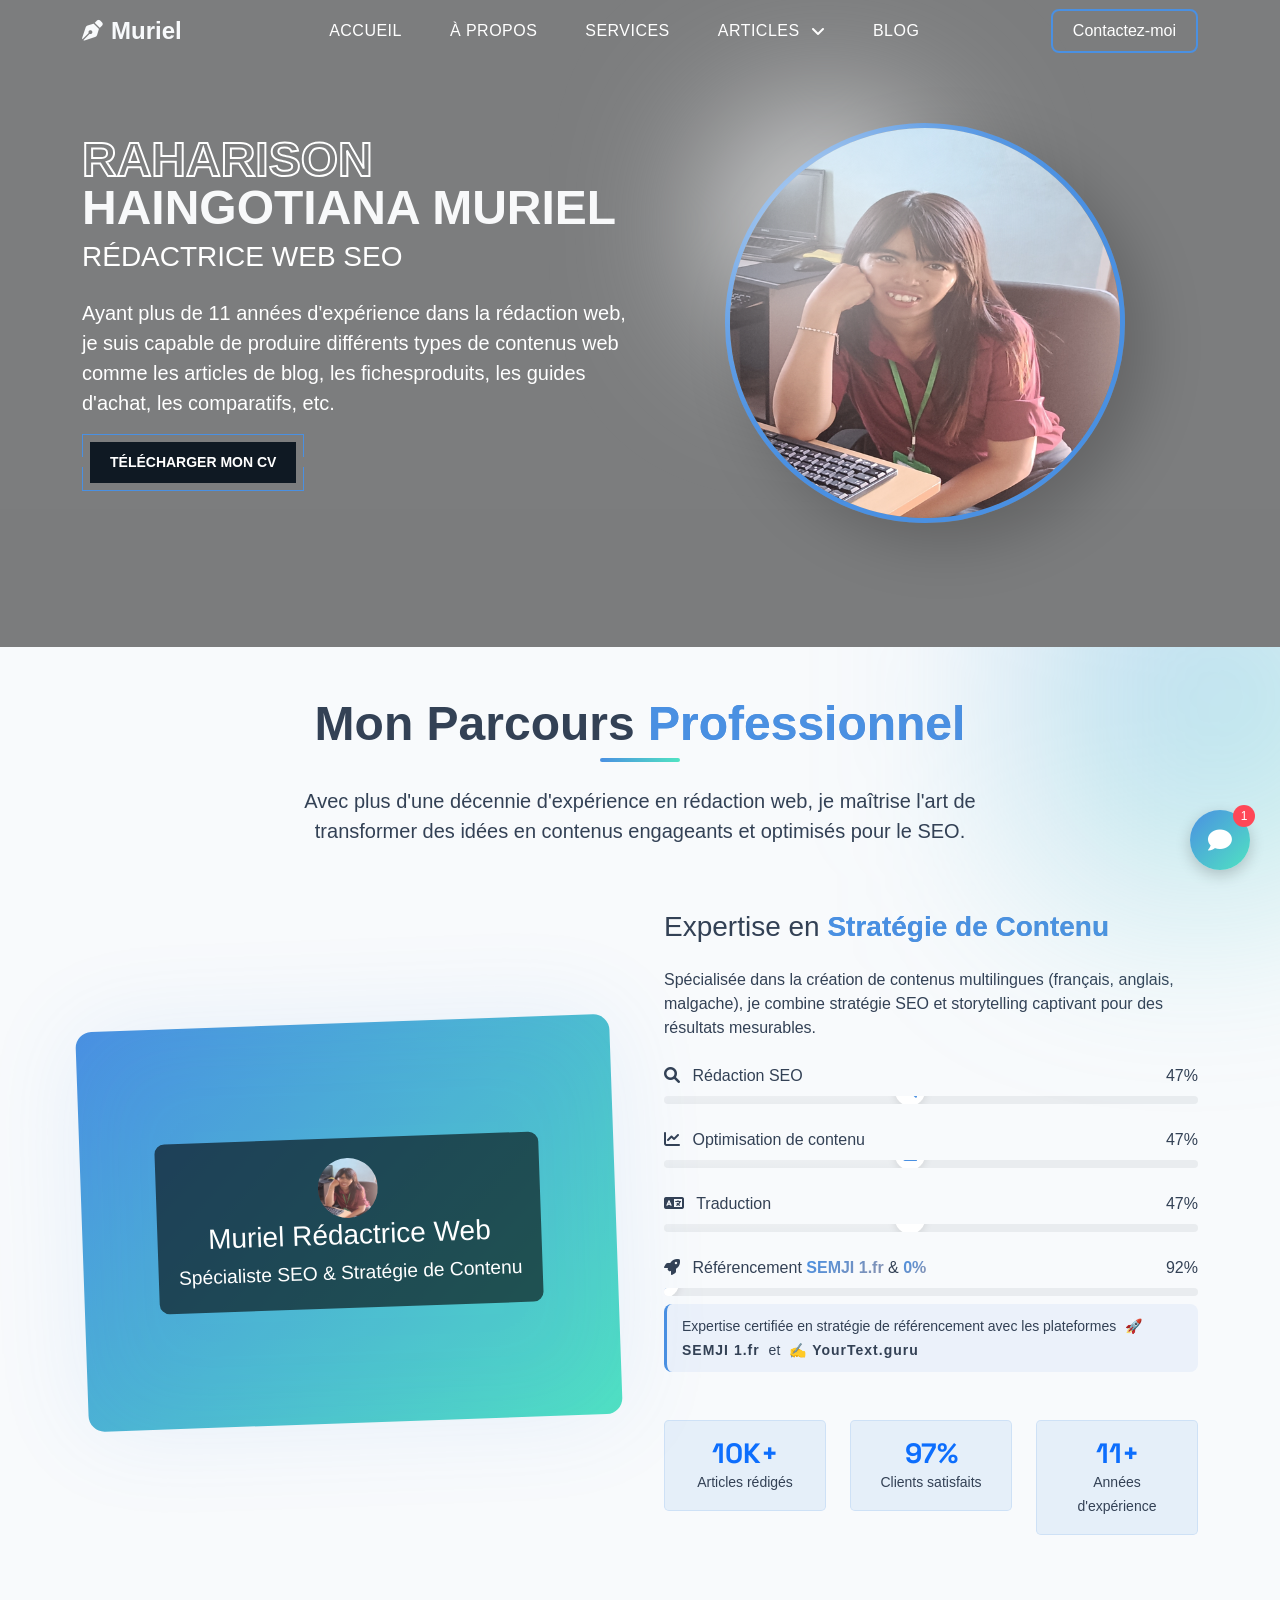
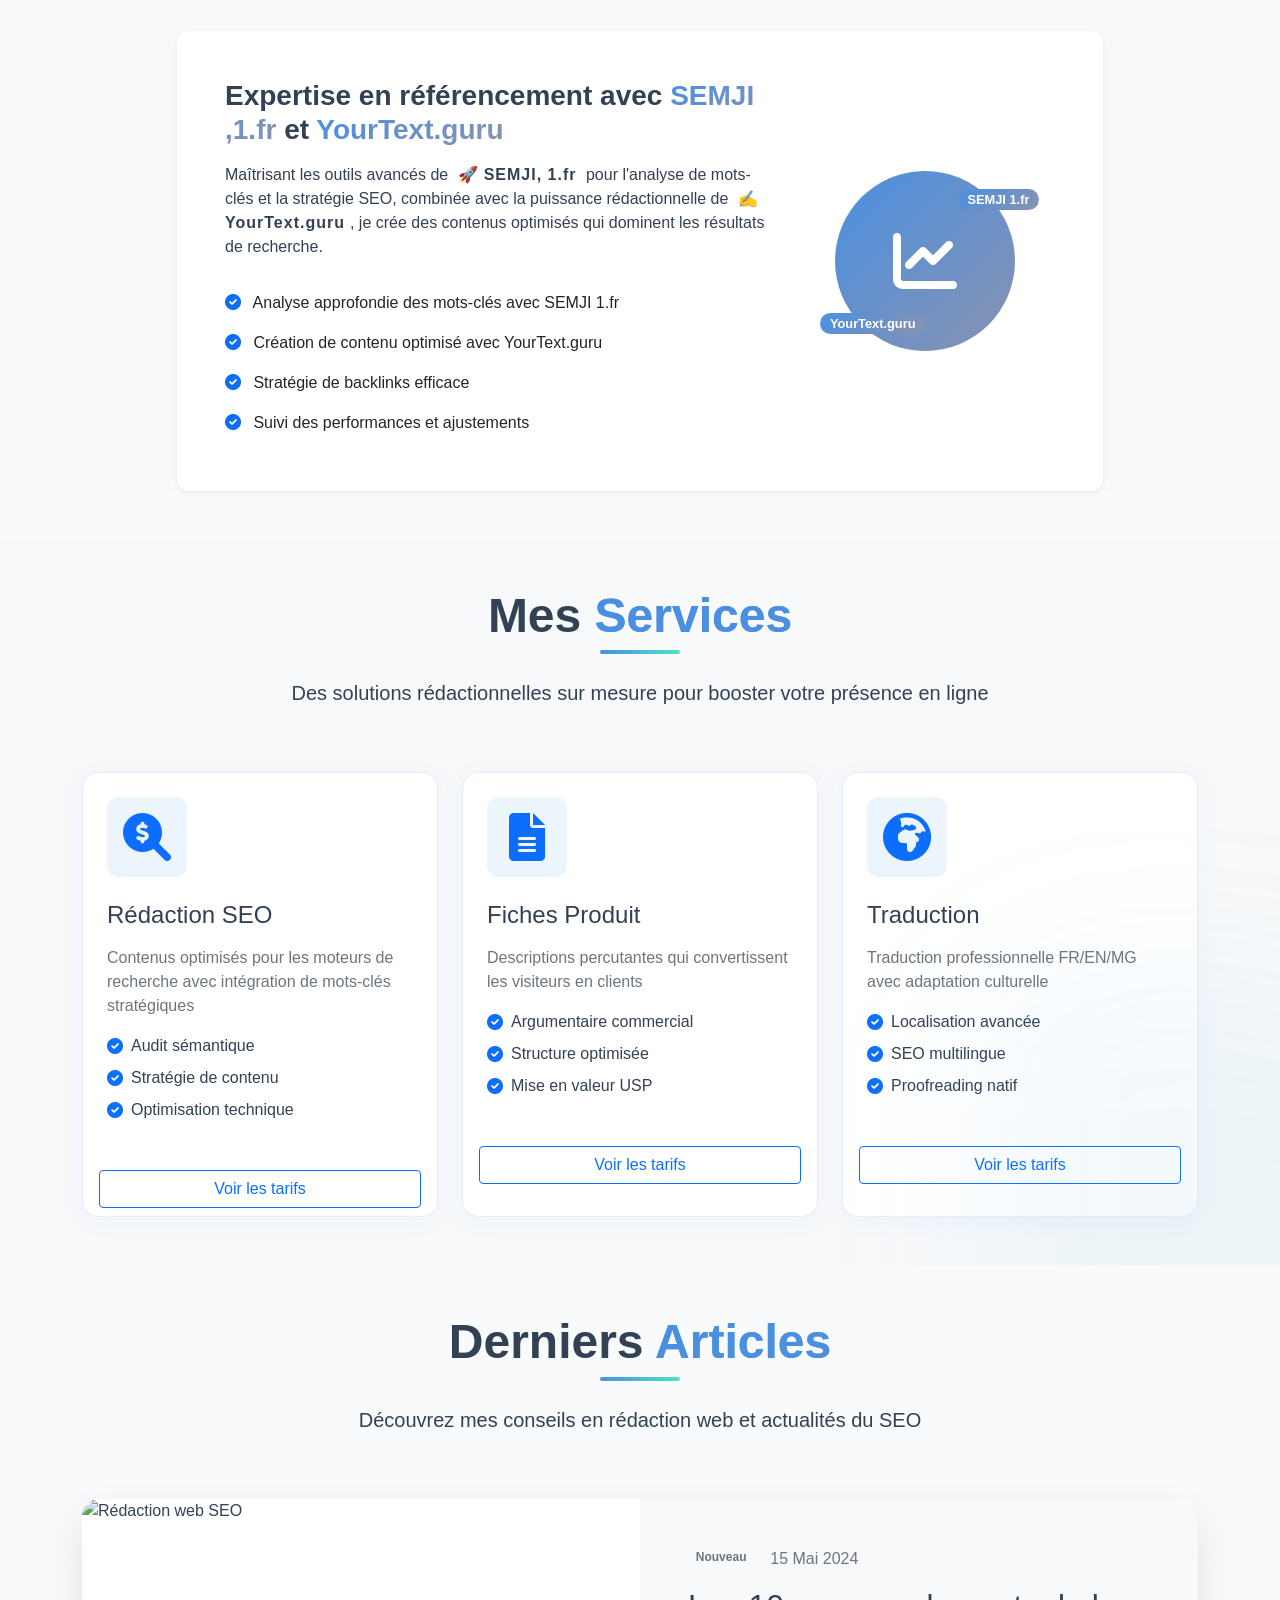
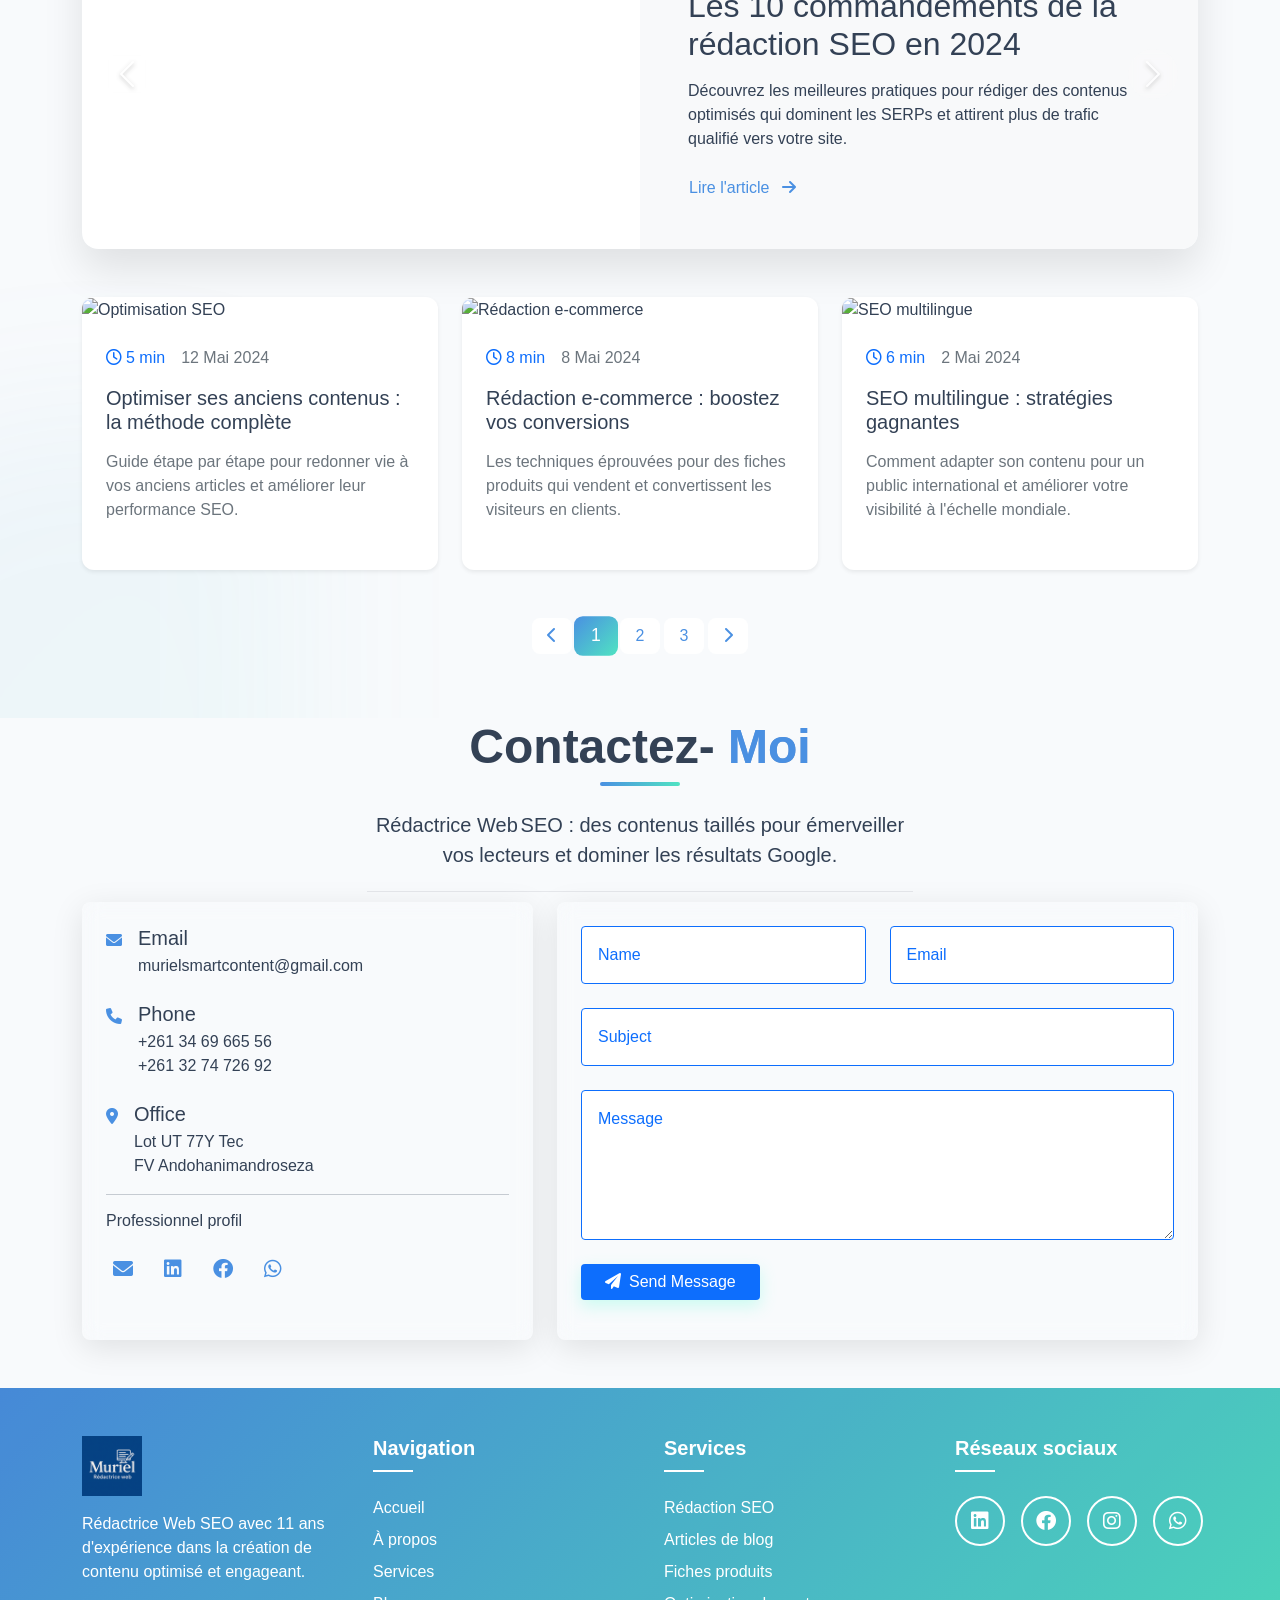
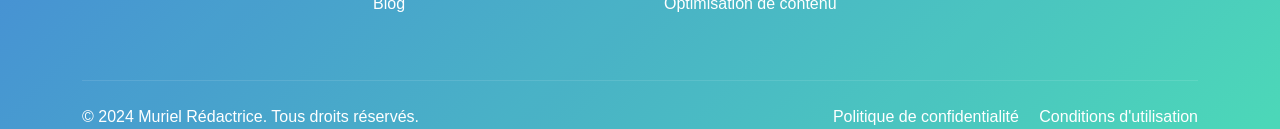
==== commit 16d9e9f2: "Merge pull request #8 from RH-Muriel/pricing-card tarif" ====
--- a/index.html
+++ b/index.html
@@ -79,7 +79,7 @@
                                     <div class="mega-column">
                                         <h6>Voyages</h6>
                                         <a href="pologne.html">Pologne</a>
-                                        <a href="#">France</a>
+                                        <a href="argentine.html">Argentine</a>
                                         <a href="#">Canada</a>
                                     </div>
                                     <div class="mega-column">
@@ -155,7 +155,7 @@
     <!-- À propos -->
     <section class="about-section py-5 wow slid" id="about" data-bs-interval="2000">
         <div class="container">
-            <div class="row justify-content-center">
+            <div class="row justify-content-center"data-aos="fade-up">
                 <div class="col-lg-8 text-center mb-5">
                     <h2 class="Title-underline display-5 fw-bold mb-4">Mon Parcours <span
                             class="highlight">Professionnel</span></h2>
@@ -972,6 +972,7 @@
             <div class="chat-badge">1</div>
         </div>
     </div>
+    
     <button id="toTopBtn" title="Go to top">
         <i class="bi bi-chevron-bar-up  toTopBtnUp"></i>
     </button>
--- a/css/style.css
+++ b/css/style.css
@@ -170,7 +170,7 @@
 }
 
 .custum-navbar .dropdown .dropdown-toggle[aria-expanded="true"]::after {
-  transform: rotate(-180deg);
+  transform: rotate(-180deg)!important;
   transition: transform 0.7s;
 }
 
@@ -1904,3 +1904,4 @@
   }
 }
 /*  */
+
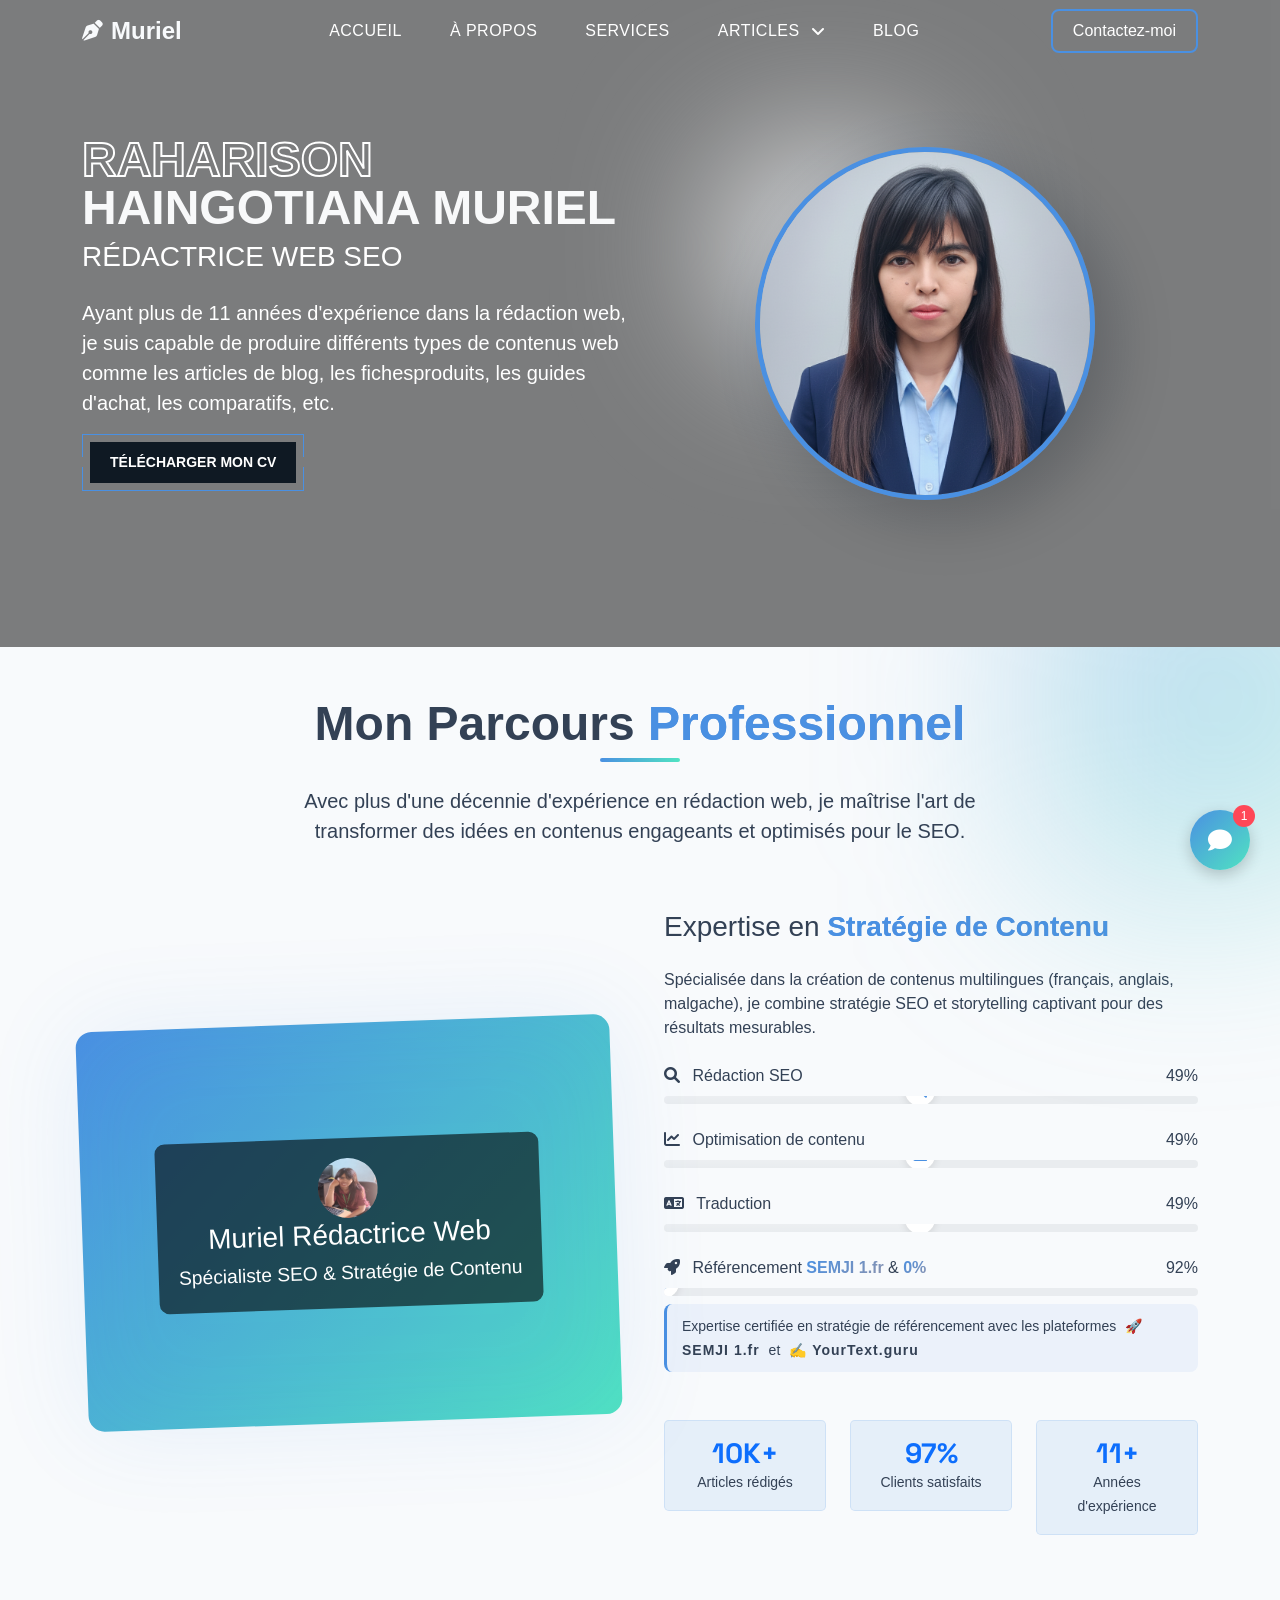
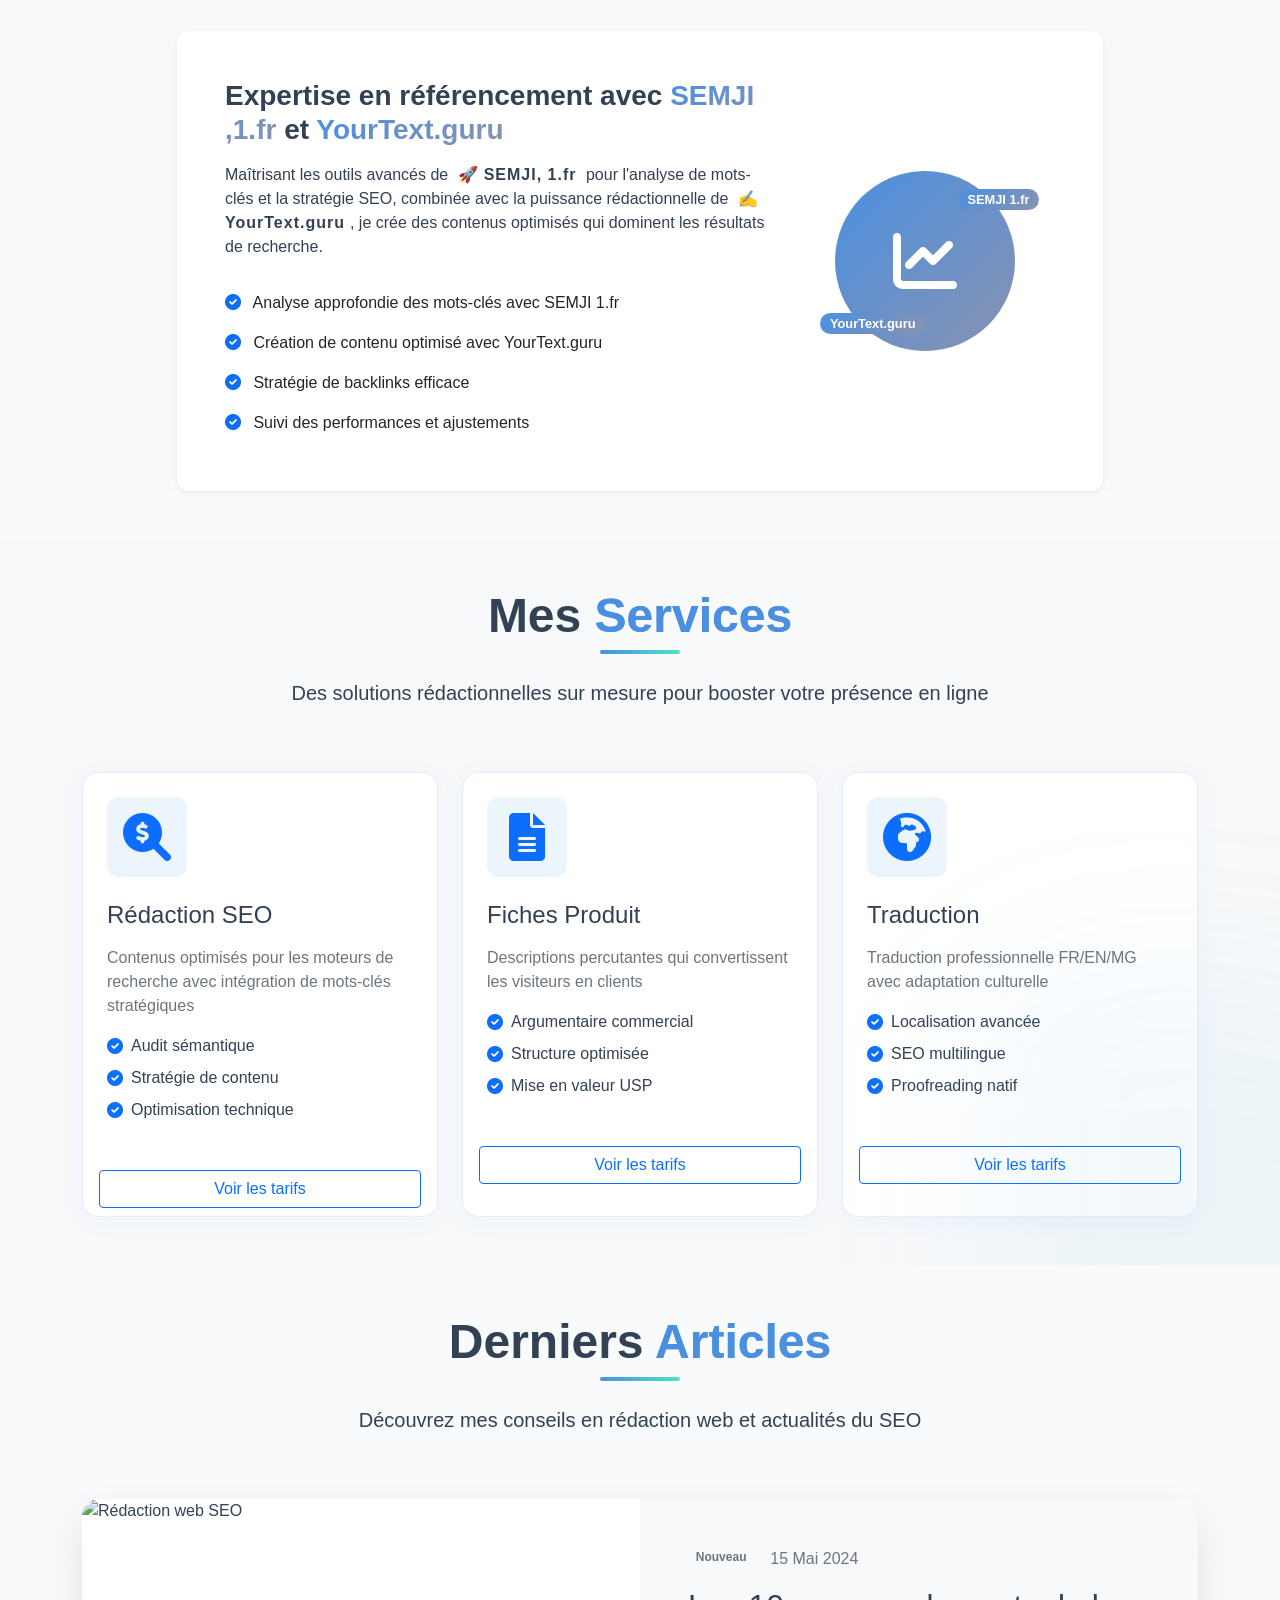
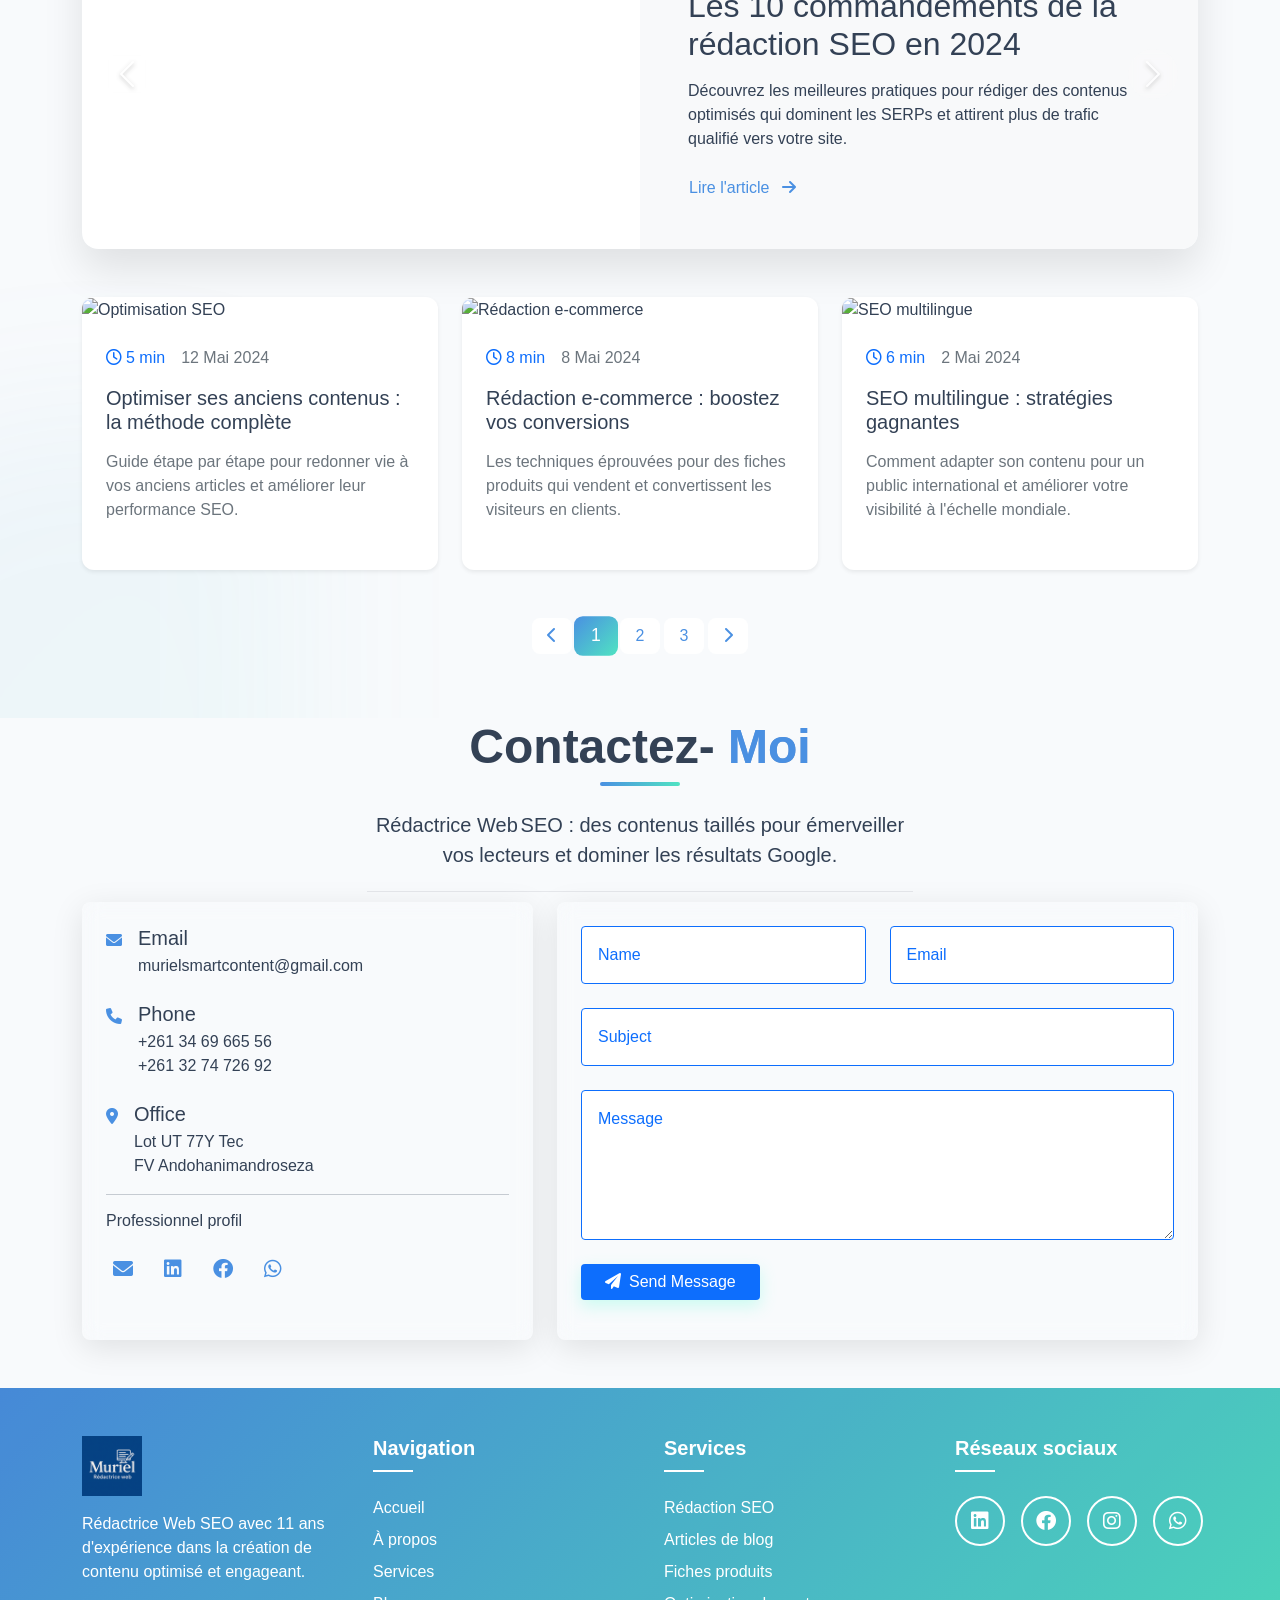
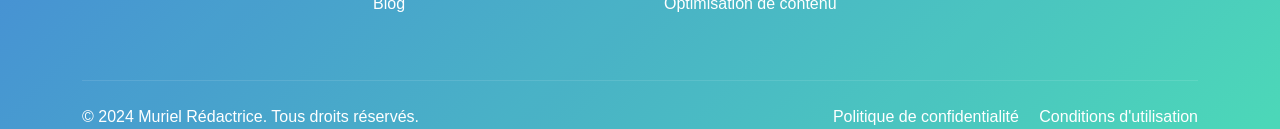
==== commit dd7e97d9: "Merge pull request #12 from RH-Muriel/Correction PROFIL" ====
--- a/index.html
+++ b/index.html
@@ -141,7 +141,7 @@
                     </div>
                     <div class="col-lg-6 order-lg-2">
                         <div class="img-profile">
-                            <img src="img/profil/muriel.png" alt="Muriel" class="img-fluid rounded-circle img-thumbenel"
+                            <img src="img/profil/Muriel-1.png" alt="Muriel" class="img-fluid rounded-circle img-thumbenel"
                                 data-aos="zoom-out" data-aos-delay="100">
                             <div class="position-absolute top-0 start-0 bg-light opacity-10"
                                 style="width: 200px; height: 200px; border-radius: 50%; filter: blur(80px);"></div>
--- a/css/style.css
+++ b/css/style.css
@@ -170,7 +170,7 @@
 }
 
 .custum-navbar .dropdown .dropdown-toggle[aria-expanded="true"]::after {
-  transform: rotate(-180deg)!important;
+  transform: rotate(-180deg) !important;
   transition: transform 0.7s;
 }
 
@@ -497,16 +497,72 @@
   position: relative;
   margin: 0 auto;
   max-width: 400px;
+  animation: glow-pulse 3s ease-in-out infinite;
+  display: flex;
+  justify-content: center;
+  align-items: center;
 }
 
 .img-profile img {
-  width: 100%;
-  border-radius: 20px;
+  object-fit: cover;
+  cursor: pointer;
+  transition: all 0.4s ease;
+  width: 85%;
+  border-radius: 50%;
   border: 5px solid var(--primary);
   transform: rotate(-3deg);
-  box-shadow: 20px 20px 60px rgba(0, 0, 0, 0.2);
-}
-
+  box-shadow: 
+    20px 20px 60px rgba(0, 0, 0, 0.2),
+    inset 0 0 20px rgba(255, 255, 255, 0.1);
+  position: relative;
+  z-index: 2;
+}
+
+.img-profile:hover img {
+  transform: scale(1.05) rotate(0deg);
+  box-shadow: 
+    0 0 30px var(--primary),
+    20px 20px 60px rgba(0, 0, 0, 0.3);
+}
+
+/* Effet de lueur amélioré */
+.img-profile::before {
+  content: '';
+  position: absolute;
+  width: 120%;
+  height: 120%;
+  background: radial-gradient(
+    circle at center,
+    var(--primary) 0%,
+    transparent 70%
+  );
+  border-radius: 50%;
+  opacity: 0.1;
+  z-index: 1;
+  animation: glow-move 4s ease-in-out infinite alternate;
+}
+
+/* Animation de pulsation améliorée */
+@keyframes glow-pulse {
+  0%, 100% {
+    transform: scale(1);
+    opacity: 0.8;
+  }
+  50% {
+    transform: scale(1.02);
+    opacity: 1;
+  }
+}
+
+/* Animation de déplacement de la lueur */
+@keyframes glow-move {
+  0% {
+    transform: translateX(-10%) rotate(0deg);
+  }
+  100% {
+    transform: translateX(10%) rotate(180deg);
+  }
+}
 .hero-title {
   line-height: 1;
   /* margin-bottom: 2rem !important; */
@@ -1502,8 +1558,8 @@
   transform: translateX(-100%);
   transition: transform 0.3s ease;
   overflow-y: auto;
-  scrollbar-width: none; 
-  -ms-overflow-style: none; 
+  scrollbar-width: none;
+  -ms-overflow-style: none;
 }
 
 .profile-panel::-webkit-scrollbar {
@@ -1904,4 +1960,3 @@
   }
 }
 /*  */
-
